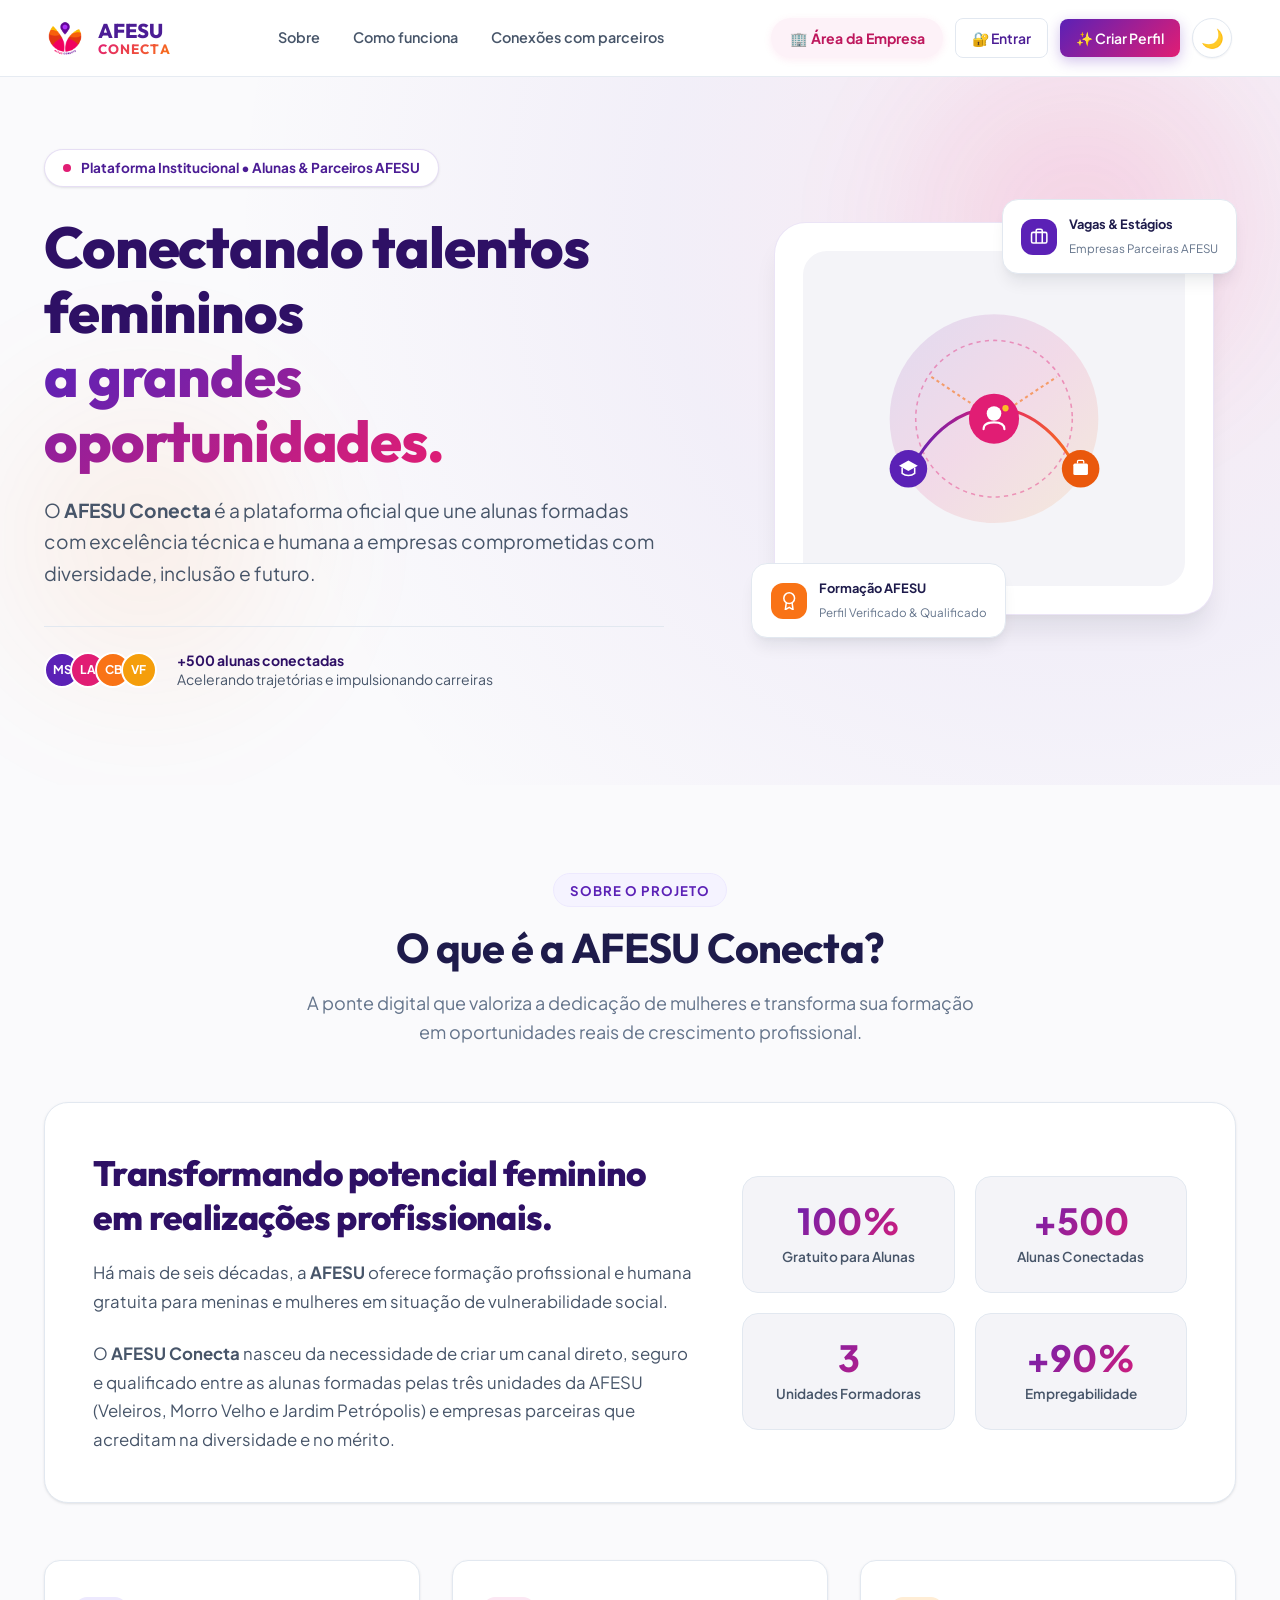
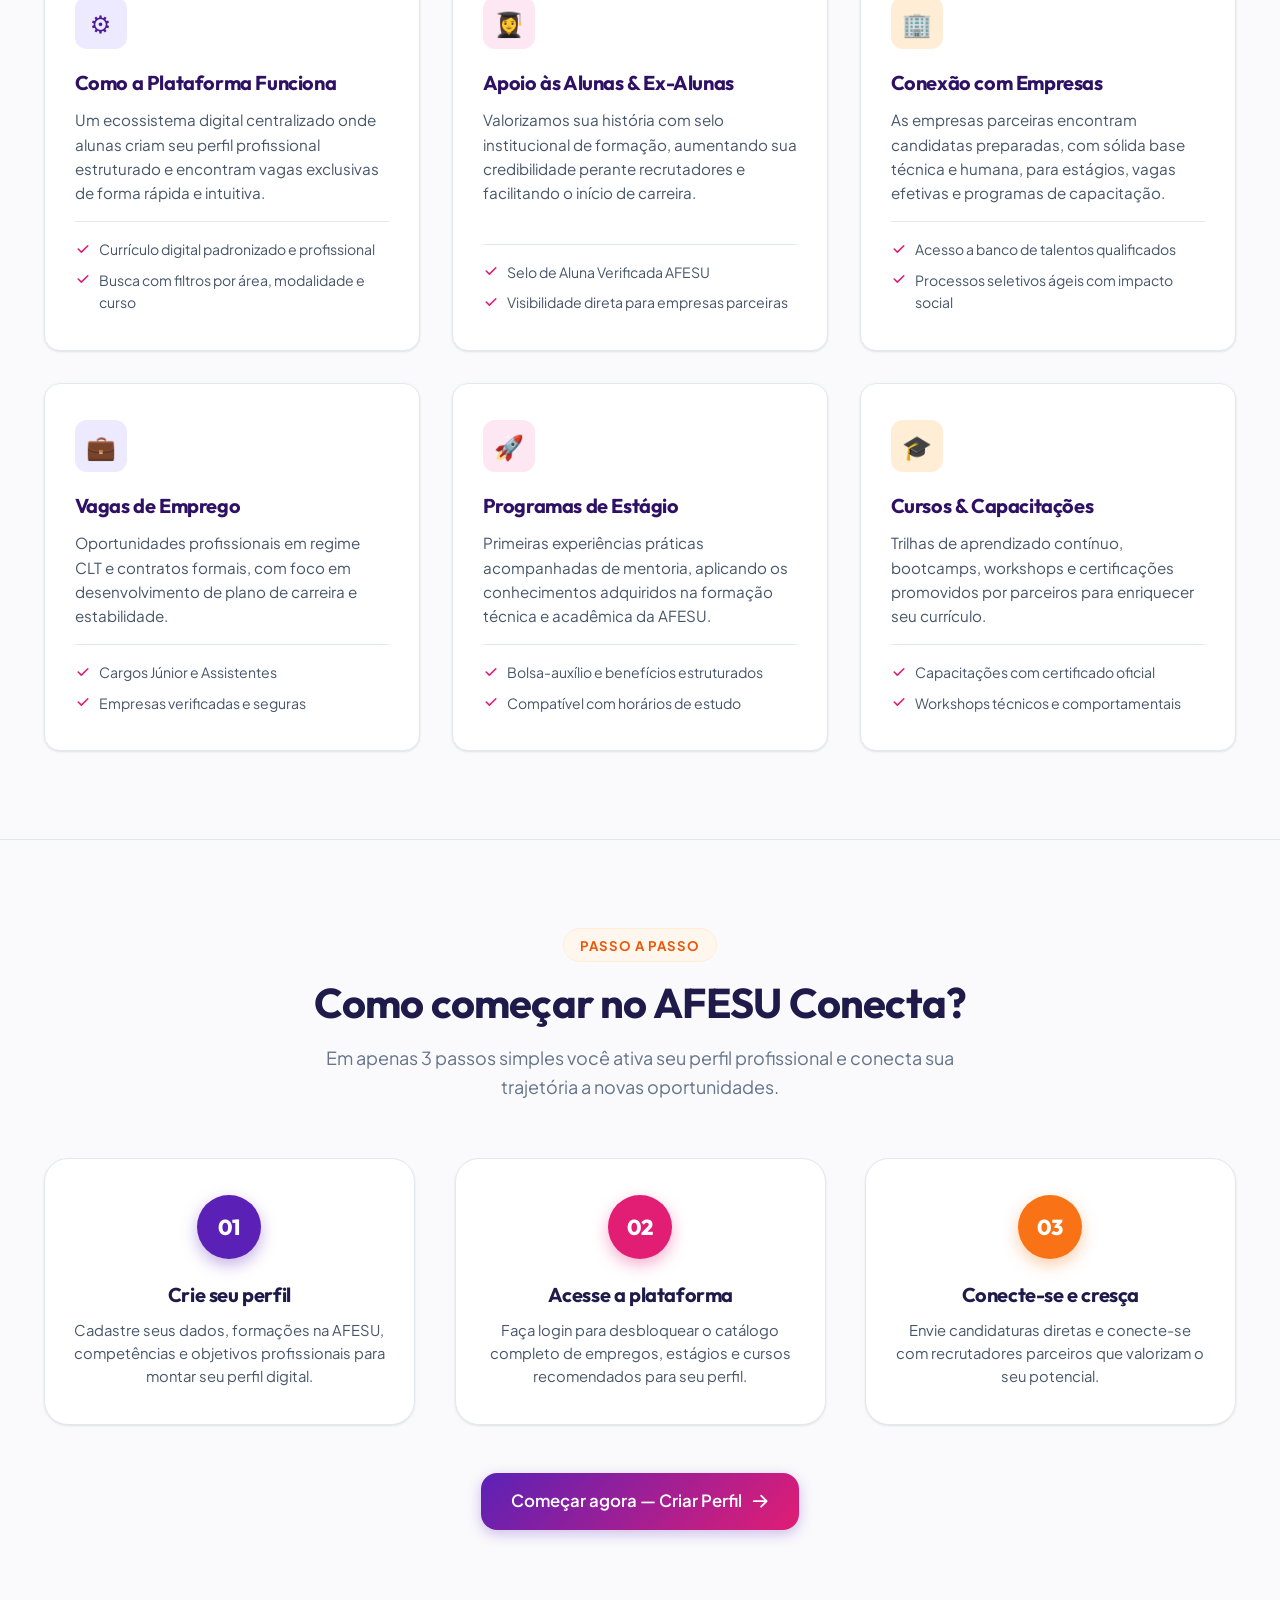
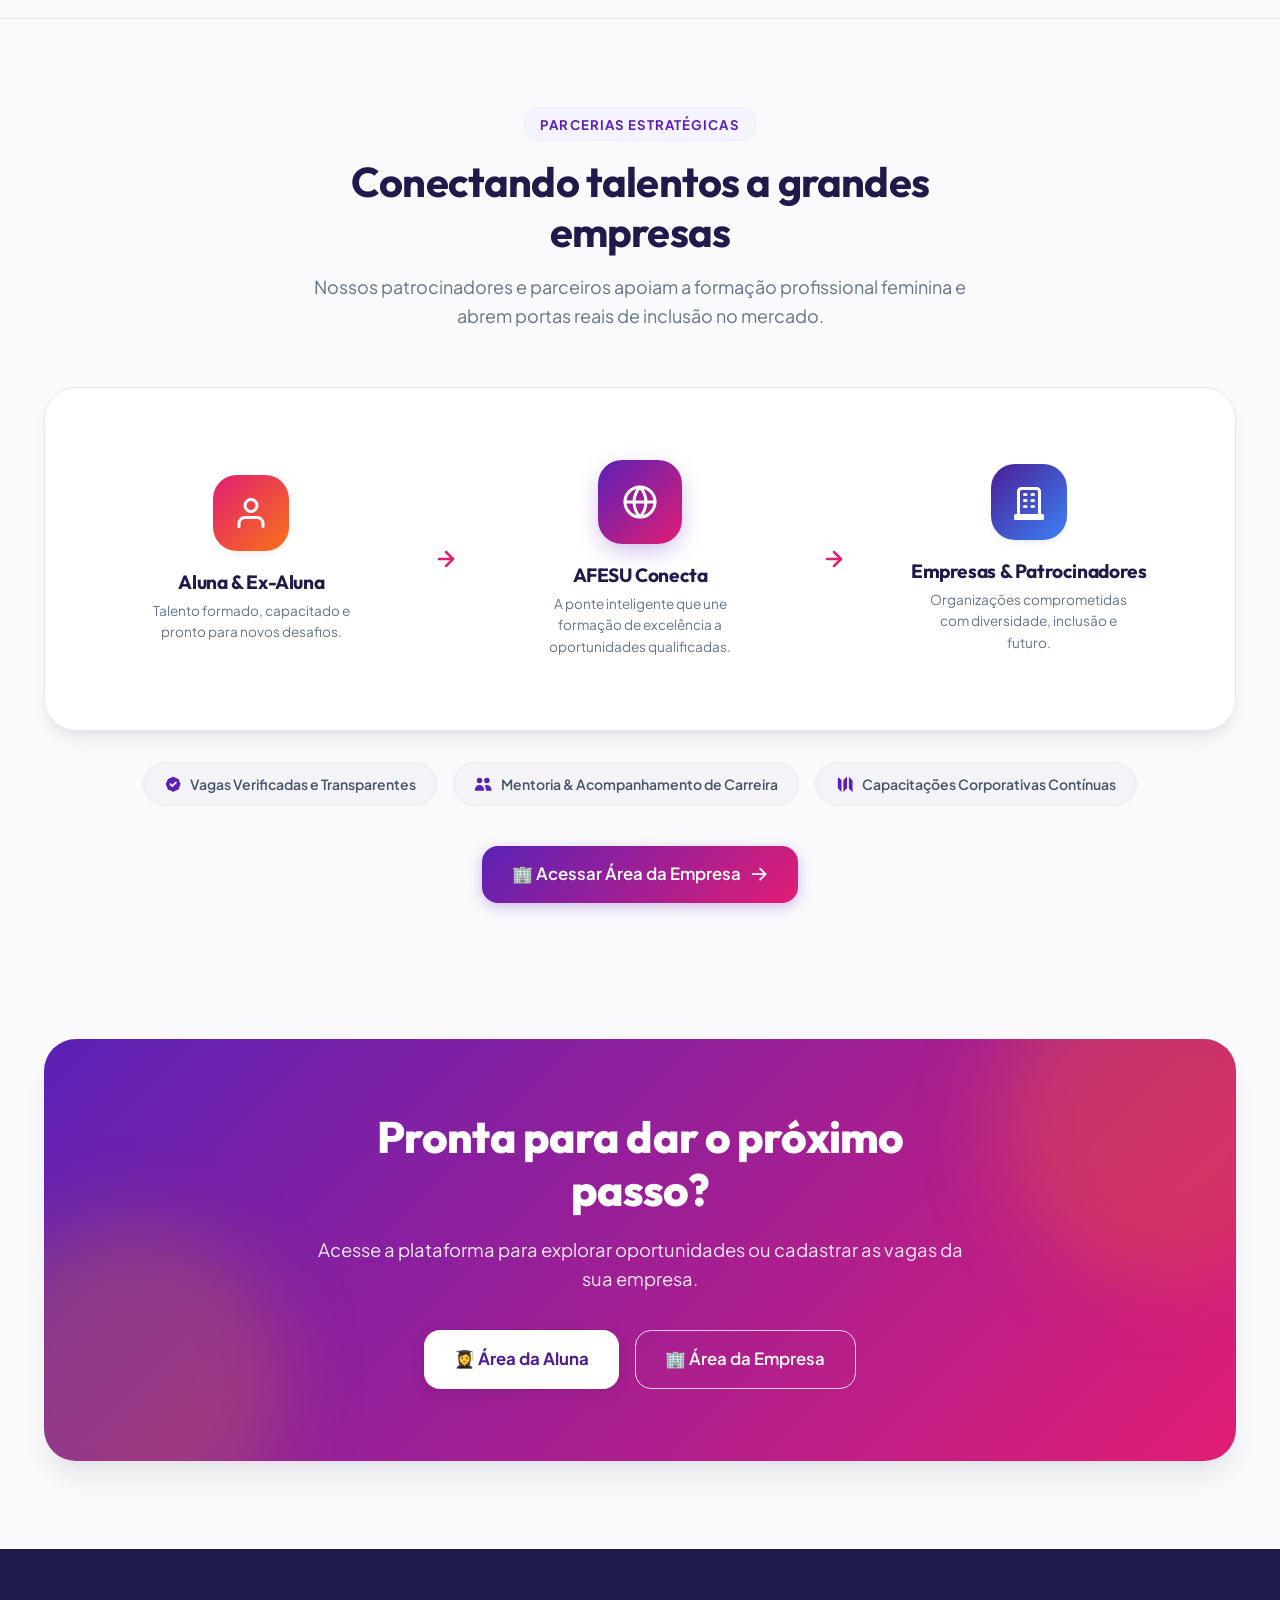
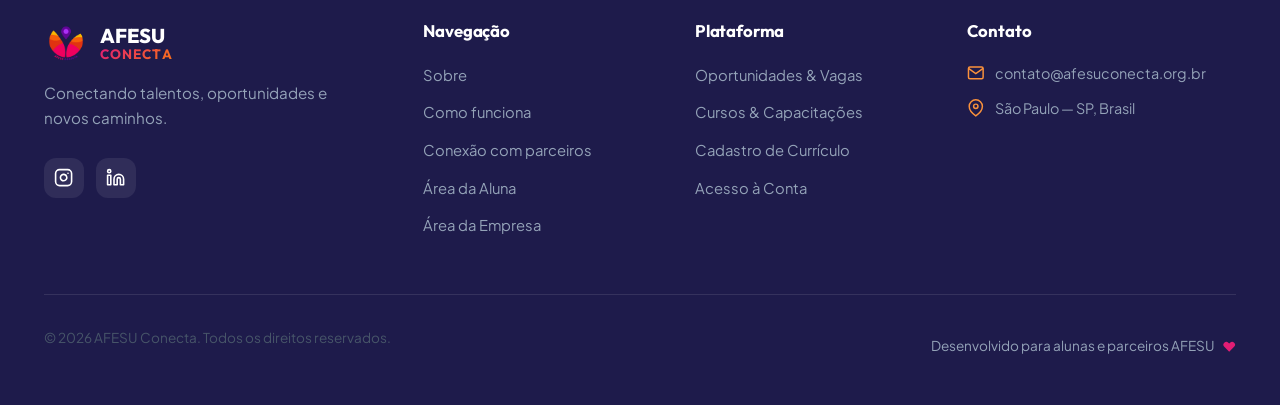
==== index.html @ 13573eb4 "Isola area da aluna e do patrocinador e renomeia dashboard para geral" ====
<!DOCTYPE html>
<html lang="pt-BR">
<head>
  <meta charset="UTF-8">
  <meta name="viewport" content="width=device-width, initial-scale=1.0">
  <title>AFESU Conecta — Oportunidades de Emprego, Estágios e Cursos</title>
  <meta name="description" content="Plataforma exclusiva para alunas e ex-alunas da AFESU. Conecte seus talentos a oportunidades de emprego, estágios e cursos oferecidos por empresas parceiras.">

  <!-- Fontes do Google: Plus Jakarta Sans & Outfit -->
  <link rel="preconnect" href="https://fonts.googleapis.com">
  <link rel="preconnect" href="https://fonts.gstatic.com" crossorigin>
  <link href="https://fonts.googleapis.com/css2?family=Outfit:wght@500;600;700;800&family=Plus+Jakarta+Sans:wght@400;500;600;700&display=swap" rel="stylesheet">

  <!-- Estilos CSS Modulares -->
  <link rel="stylesheet" href="css/variables.css?v=10">
  <link rel="stylesheet" href="css/base.css?v=10">
  <link rel="stylesheet" href="css/components.css?v=10">
  <link rel="stylesheet" href="css/layout.css?v=10">
  <link rel="stylesheet" href="css/animations.css?v=10">
  <link rel="stylesheet" href="css/responsive.css?v=10">
  <script>
    (function() {
      const savedTheme = localStorage.getItem('afesu_theme') || 'light';
      document.documentElement.setAttribute('data-theme', savedTheme);
    })();
  </script>
</head>
<body>

  <!-- ========================================================================
       1. HEADER / NAVBAR SUPERIOR
       ======================================================================== -->
  <header class="site-header" id="siteHeader">
    <div class="container header-container">
      
      <!-- Logotipo Oficial AFESU CONECTA -->
      <a href="index.html" class="brand-logo" aria-label="AFESU Conecta — Início">
        <img src="assets/images/logo.png" alt="AFESU Conecta Logo" style="width: 42px; height: 42px; object-fit: contain;">
        <div class="brand-logo-text">
          <span class="brand-name">AFESU</span>
          <span class="brand-tagline">CONECTA</span>
        </div>
      </a>

      <!-- Menu de Navegação Principal -->
      <nav class="nav-menu" id="navMenu" aria-label="Navegação Principal">
        <a href="#sobre" class="nav-link">Sobre</a>
        <a href="#como-funciona" class="nav-link">Como funciona</a>
        <a href="#parceiros" class="nav-link">Conexões com parceiros</a>

        <!-- Ações no Drawer Mobile -->
        <div class="mobile-menu-actions">
          <a href="#sobre" class="nav-link">ℹ️ Sobre</a>
          <a href="#como-funciona" class="nav-link">⚙️ Como funciona</a>
          <a href="#parceiros" class="nav-link">🤝 Conexões com parceiros</a>
          <a href="patrocinador.html" class="nav-portal-empresa" style="width: 100%; justify-content: center;">🏢 Área da Empresa</a>
          <a href="login.html" class="btn btn-outline btn-sm" style="width: 100%; justify-content: center;">🔐 Entrar</a>
          <a href="criar-perfil.html" class="btn btn-primary btn-sm" style="width: 100%; justify-content: center;">✨ Criar Perfil</a>
        </div>
      </nav>

      <!-- Botões de Ação do Header (Acessos Principais com Destaque Visual) -->
      <div class="header-actions">
        <a href="patrocinador.html" class="nav-portal-empresa nav-desktop-btn" id="btnHeaderSponsor">
          🏢 Área da Empresa
        </a>
        <a href="login.html" class="btn btn-outline btn-sm nav-desktop-btn" id="btnHeaderLogin">
          🔐 Entrar
        </a>
        <a href="criar-perfil.html" class="btn btn-primary btn-sm nav-desktop-btn" id="btnHeaderSignup">
          ✨ Criar Perfil
        </a>

        <!-- Botão Toggle de Modo Escuro -->
        <button type="button" class="btn-theme-toggle" id="btnThemeToggle" aria-label="Alternar modo escuro" title="Alternar tema claro/escuro">
          <span class="theme-icon-sun">☀️</span>
          <span class="theme-icon-moon">🌙</span>
        </button>

        <!-- Botão Hamburger Mobile -->
        <button class="menu-toggle" id="menuToggle" aria-label="Abrir menu de navegação" aria-expanded="false">
          <span></span>
          <span></span>
          <span></span>
        </button>
      </div>

    </div>
  </header>

  <main>
    <!-- ========================================================================
         2. HERO / PRIMEIRA SEÇÃO (APRESENTAÇÃO DO PROJETO)
         ======================================================================== -->
    <section class="hero-section" id="inicio">
      <div class="hero-ambient-shape-1"></div>
      <div class="hero-ambient-shape-2"></div>

      <div class="container hero-grid">
        
        <!-- Texto & Chamadas -->
        <div class="hero-content reveal">
          <div class="hero-badge-pill">
            <span class="hero-badge-dot"></span>
            <span class="hero-badge-text">Plataforma Institucional • Alunas & Parceiros AFESU</span>
          </div>

          <h1 class="hero-title">
            Conectando talentos femininos <br>
            <span class="text-gradient">a grandes oportunidades.</span>
          </h1>

          <p class="hero-subtitle">
            O <strong>AFESU Conecta</strong> é a plataforma oficial que une alunas formadas com excelência técnica e humana a empresas comprometidas com diversidade, inclusão e futuro.
          </p>

          <!-- Prova Social Integrada -->
          <div class="hero-proof">
            <div class="hero-avatars-stack">
              <div class="avatar-mini bg-purple">MS</div>
              <div class="avatar-mini bg-pink">LA</div>
              <div class="avatar-mini bg-orange">CB</div>
              <div class="avatar-mini bg-yellow">VF</div>
            </div>
            <div class="hero-proof-text">
              <strong>+500 alunas conectadas</strong>
              <span>Acelerando trajetórias e impulsionando carreiras</span>
            </div>
          </div>
        </div>

        <!-- Composição Visual Hero (Ilustração & Cards Flutuantes) -->
        <div class="hero-visual-wrapper reveal reveal-delay-1">
          <div class="hero-visual-card">
            
            <!-- Card Flutuante 1: Oportunidade em Destaque -->
            <div class="hero-floating-card floating-card-1">
              <div class="floating-icon-mini purple">
                <svg viewBox="0 0 24 24" fill="none" stroke="currentColor" stroke-width="2">
                  <rect x="2" y="7" width="20" height="14" rx="2" ry="2"></rect>
                  <path d="M16 21V5a2 2 0 0 0-2-2h-4a2 2 0 0 0-2 2v16"></path>
                </svg>
              </div>
              <div class="floating-text-group">
                <span class="floating-text-title">Vagas & Estágios</span>
                <span class="floating-text-sub">Empresas Parceiras AFESU</span>
              </div>
            </div>

            <!-- Ilustração Gráfica Central de Conexão -->
            <div class="hero-illustration-box">
              <svg viewBox="0 0 320 260" fill="none" xmlns="http://www.w3.org/2000/svg" class="animate-soft-pulse">
                <circle cx="160" cy="130" r="100" fill="url(#heroCircleGrad)" fill-opacity="0.12" />
                <circle cx="160" cy="130" r="75" stroke="#E11D74" stroke-width="1.5" stroke-dasharray="4 4" stroke-opacity="0.4" />

                <path d="M80 180 C 120 100, 200 100, 240 180" stroke="url(#heroPathGrad)" stroke-width="3" stroke-linecap="round" />
                <path d="M100 90 L 160 130 L 220 90" stroke="#F97316" stroke-width="2" stroke-dasharray="3 3" stroke-opacity="0.6" />

                <!-- Nó 1: Formação -->
                <g transform="translate(60, 160)">
                  <circle cx="18" cy="18" r="18" fill="#5B21B6" />
                  <path d="M18 10L9 15L18 20L27 15L18 10Z" fill="white" />
                  <path d="M12 16.7V22.5C12 22.5 14.5 24.5 18 24.5C21.5 24.5 24 22.5 24 22.5V16.7" stroke="white" stroke-width="1.5" />
                </g>

                <!-- Nó 2: Aluna / Carreira -->
                <g transform="translate(138, 108)">
                  <circle cx="22" cy="22" r="24" fill="url(#heroCenterGrad)" />
                  <circle cx="22" cy="17" r="7" fill="white" />
                  <path d="M12 32C12 26.5 16.5 25.5 22 25.5C27.5 25.5 32 26.5 32 32" stroke="white" stroke-width="2" stroke-linecap="round" />
                  <circle cx="33" cy="12" r="3" fill="#FBBF24" />
                </g>

                <!-- Nó 3: Empresas Parceiras -->
                <g transform="translate(225, 160)">
                  <circle cx="18" cy="18" r="18" fill="#EA580C" />
                  <rect x="11" y="13" width="14" height="11" rx="1.5" fill="white" />
                  <path d="M15 13V11C15 10.4 15.4 10 16 10H20C20.6 10 21 10.4 21 11V13" stroke="white" stroke-width="1.2" />
                </g>

                <defs>
                  <linearGradient id="heroCircleGrad" x1="60" y1="30" x2="260" y2="230" gradientUnits="userSpaceOnUse">
                    <stop stop-color="#5B21B6" />
                    <stop offset="0.5" stop-color="#E11D74" />
                    <stop offset="1" stop-color="#F59E0B" />
                  </linearGradient>
                  <linearGradient id="heroPathGrad" x1="80" y1="140" x2="240" y2="140" gradientUnits="userSpaceOnUse">
                    <stop stop-color="#5B21B6" />
                    <stop offset="0.5" stop-color="#E11D74" />
                    <stop offset="1" stop-color="#F97316" />
                  </linearGradient>
                  <linearGradient id="heroCenterGrad" x1="138" y1="108" x2="182" y2="152" gradientUnits="userSpaceOnUse">
                    <stop stop-color="#E11D74" />
                    <stop offset="1" stop-color="#F97316" />
                  </linearGradient>
                </defs>
              </svg>
            </div>

            <!-- Card Flutuante 2: Certificação AFESU -->
            <div class="hero-floating-card floating-card-2">
              <div class="floating-icon-mini orange">
                <svg viewBox="0 0 24 24" fill="none" stroke="currentColor" stroke-width="2">
                  <circle cx="12" cy="8" r="7"></circle>
                  <polyline points="8.21 13.89 7 23 12 20 17 23 15.79 13.88"></polyline>
                </svg>
              </div>
              <div class="floating-text-group">
                <span class="floating-text-title">Formação AFESU</span>
                <span class="floating-text-sub">Perfil Verificado & Qualificado</span>
              </div>
            </div>

          </div>
        </div>

      </div>
    </section>

    <!-- ========================================================================
         3. SEÇÃO “SOBRE” (PROPÓSITO, ORIGEM & ESTRUTURA DA PLATAFORMA)
         ======================================================================== -->
    <section class="section section-about-topics" id="sobre">
      <div class="container">
        
        <div class="section-header reveal">
          <span class="section-tag purple">Sobre o Projeto</span>
          <h2 class="section-title">O que é a AFESU Conecta?</h2>
          <p class="section-description">
            A ponte digital que valoriza a dedicação de mulheres e transforma sua formação em oportunidades reais de crescimento profissional.
          </p>
        </div>

        <!-- Box de Propósito e Estatísticas -->
        <div class="about-intro-box reveal">
          <div class="about-intro-grid">
            <div class="about-intro-content">
              <h3 class="about-highlight-title">Transformando potencial feminino em realizações profissionais.</h3>
              <p class="about-highlight-text">
                Há mais de seis décadas, a <strong>AFESU</strong> oferece formação profissional e humana gratuita para meninas e mulheres em situação de vulnerabilidade social. 
              </p>
              <p class="about-highlight-text">
                O <strong>AFESU Conecta</strong> nasceu da necessidade de criar um canal direto, seguro e qualificado entre as alunas formadas pelas três unidades da AFESU (Veleiros, Morro Velho e Jardim Petrópolis) e empresas parceiras que acreditam na diversidade e no mérito.
              </p>
            </div>

            <div class="about-stats-grid">
              <div class="about-stat-card">
                <div class="about-stat-number">100%</div>
                <div class="about-stat-label">Gratuito para Alunas</div>
              </div>
              <div class="about-stat-card">
                <div class="about-stat-number">+500</div>
                <div class="about-stat-label">Alunas Conectadas</div>
              </div>
              <div class="about-stat-card">
                <div class="about-stat-number">3</div>
                <div class="about-stat-label">Unidades Formadoras</div>
              </div>
              <div class="about-stat-card">
                <div class="about-stat-number">+90%</div>
                <div class="about-stat-label">Empregabilidade</div>
              </div>
            </div>
          </div>
        </div>

        <div class="about-topics-grid">
          
          <!-- Card 1: Como Funciona a Plataforma -->
          <div class="about-topic-card reveal reveal-delay-1">
            <div class="about-topic-icon purple">⚙️</div>
            <h3>Como a Plataforma Funciona</h3>
            <p>
              Um ecossistema digital centralizado onde alunas criam seu perfil profissional estruturado e encontram vagas exclusivas de forma rápida e intuitiva.
            </p>
            <ul class="about-topic-list">
              <li>
                <svg viewBox="0 0 20 20" fill="currentColor"><path fill-rule="evenodd" d="M16.707 5.293a1 1 0 010 1.414l-8 8a1 1 0 01-1.414 0l-4-4a1 1 0 011.414-1.414L8 12.586l7.293-7.293a1 1 0 011.414 0z" clip-rule="evenodd" /></svg>
                <span>Currículo digital padronizado e profissional</span>
              </li>
              <li>
                <svg viewBox="0 0 20 20" fill="currentColor"><path fill-rule="evenodd" d="M16.707 5.293a1 1 0 010 1.414l-8 8a1 1 0 01-1.414 0l-4-4a1 1 0 011.414-1.414L8 12.586l7.293-7.293a1 1 0 011.414 0z" clip-rule="evenodd" /></svg>
                <span>Busca com filtros por área, modalidade e curso</span>
              </li>
            </ul>
          </div>

          <!-- Card 2: Como Ajuda as Alunas & Ex-Alunas -->
          <div class="about-topic-card reveal reveal-delay-2">
            <div class="about-topic-icon pink">👩‍🎓</div>
            <h3>Apoio às Alunas & Ex-Alunas</h3>
            <p>
              Valorizamos sua história com selo institucional de formação, aumentando sua credibilidade perante recrutadores e facilitando o início de carreira.
            </p>
            <ul class="about-topic-list">
              <li>
                <svg viewBox="0 0 20 20" fill="currentColor"><path fill-rule="evenodd" d="M16.707 5.293a1 1 0 010 1.414l-8 8a1 1 0 01-1.414 0l-4-4a1 1 0 011.414-1.414L8 12.586l7.293-7.293a1 1 0 011.414 0z" clip-rule="evenodd" /></svg>
                <span>Selo de Aluna Verificada AFESU</span>
              </li>
              <li>
                <svg viewBox="0 0 20 20" fill="currentColor"><path fill-rule="evenodd" d="M16.707 5.293a1 1 0 010 1.414l-8 8a1 1 0 01-1.414 0l-4-4a1 1 0 011.414-1.414L8 12.586l7.293-7.293a1 1 0 011.414 0z" clip-rule="evenodd" /></svg>
                <span>Visibilidade direta para empresas parceiras</span>
              </li>
            </ul>
          </div>

          <!-- Card 3: Conexão com Empresas & Patrocinadores -->
          <div class="about-topic-card reveal reveal-delay-3">
            <div class="about-topic-icon orange">🏢</div>
            <h3>Conexão com Empresas</h3>
            <p>
              As empresas parceiras encontram candidatas preparadas, com sólida base técnica e humana, para estágios, vagas efetivas e programas de capacitação.
            </p>
            <ul class="about-topic-list">
              <li>
                <svg viewBox="0 0 20 20" fill="currentColor"><path fill-rule="evenodd" d="M16.707 5.293a1 1 0 010 1.414l-8 8a1 1 0 01-1.414 0l-4-4a1 1 0 011.414-1.414L8 12.586l7.293-7.293a1 1 0 011.414 0z" clip-rule="evenodd" /></svg>
                <span>Acesso a banco de talentos qualificados</span>
              </li>
              <li>
                <svg viewBox="0 0 20 20" fill="currentColor"><path fill-rule="evenodd" d="M16.707 5.293a1 1 0 010 1.414l-8 8a1 1 0 01-1.414 0l-4-4a1 1 0 011.414-1.414L8 12.586l7.293-7.293a1 1 0 011.414 0z" clip-rule="evenodd" /></svg>
                <span>Processos seletivos ágeis com impacto social</span>
              </li>
            </ul>
          </div>

          <!-- Card 4: Como Funcionam as Vagas de Emprego -->
          <div class="about-topic-card reveal reveal-delay-1">
            <div class="about-topic-icon purple">💼</div>
            <h3>Vagas de Emprego</h3>
            <p>
              Oportunidades profissionais em regime CLT e contratos formais, com foco em desenvolvimento de plano de carreira e estabilidade.
            </p>
            <ul class="about-topic-list">
              <li>
                <svg viewBox="0 0 20 20" fill="currentColor"><path fill-rule="evenodd" d="M16.707 5.293a1 1 0 010 1.414l-8 8a1 1 0 01-1.414 0l-4-4a1 1 0 011.414-1.414L8 12.586l7.293-7.293a1 1 0 011.414 0z" clip-rule="evenodd" /></svg>
                <span>Cargos Júnior e Assistentes</span>
              </li>
              <li>
                <svg viewBox="0 0 20 20" fill="currentColor"><path fill-rule="evenodd" d="M16.707 5.293a1 1 0 010 1.414l-8 8a1 1 0 01-1.414 0l-4-4a1 1 0 011.414-1.414L8 12.586l7.293-7.293a1 1 0 011.414 0z" clip-rule="evenodd" /></svg>
                <span>Empresas verificadas e seguras</span>
              </li>
            </ul>
          </div>

          <!-- Card 5: Como Funcionam os Estágios -->
          <div class="about-topic-card reveal reveal-delay-2">
            <div class="about-topic-icon pink">🚀</div>
            <h3>Programas de Estágio</h3>
            <p>
              Primeiras experiências práticas acompanhadas de mentoria, aplicando os conhecimentos adquiridos na formação técnica e acadêmica da AFESU.
            </p>
            <ul class="about-topic-list">
              <li>
                <svg viewBox="0 0 20 20" fill="currentColor"><path fill-rule="evenodd" d="M16.707 5.293a1 1 0 010 1.414l-8 8a1 1 0 01-1.414 0l-4-4a1 1 0 011.414-1.414L8 12.586l7.293-7.293a1 1 0 011.414 0z" clip-rule="evenodd" /></svg>
                <span>Bolsa-auxílio e benefícios estruturados</span>
              </li>
              <li>
                <svg viewBox="0 0 20 20" fill="currentColor"><path fill-rule="evenodd" d="M16.707 5.293a1 1 0 010 1.414l-8 8a1 1 0 01-1.414 0l-4-4a1 1 0 011.414-1.414L8 12.586l7.293-7.293a1 1 0 011.414 0z" clip-rule="evenodd" /></svg>
                <span>Compatível com horários de estudo</span>
              </li>
            </ul>
          </div>

          <!-- Card 6: Cursos & Capacitações Corporativas -->
          <div class="about-topic-card reveal reveal-delay-3">
            <div class="about-topic-icon orange">🎓</div>
            <h3>Cursos & Capacitações</h3>
            <p>
              Trilhas de aprendizado contínuo, bootcamps, workshops e certificações promovidos por parceiros para enriquecer seu currículo.
            </p>
            <ul class="about-topic-list">
              <li>
                <svg viewBox="0 0 20 20" fill="currentColor"><path fill-rule="evenodd" d="M16.707 5.293a1 1 0 010 1.414l-8 8a1 1 0 01-1.414 0l-4-4a1 1 0 011.414-1.414L8 12.586l7.293-7.293a1 1 0 011.414 0z" clip-rule="evenodd" /></svg>
                <span>Capacitações com certificado oficial</span>
              </li>
              <li>
                <svg viewBox="0 0 20 20" fill="currentColor"><path fill-rule="evenodd" d="M16.707 5.293a1 1 0 010 1.414l-8 8a1 1 0 01-1.414 0l-4-4a1 1 0 011.414-1.414L8 12.586l7.293-7.293a1 1 0 011.414 0z" clip-rule="evenodd" /></svg>
                <span>Workshops técnicos e comportamentais</span>
              </li>
            </ul>
          </div>

        </div>

      </div>
    </section>

    <!-- ========================================================================
         5. SEÇÃO “COMO FUNCIONA” (PASSO A PASSO PRÁTICO)
         ======================================================================== -->
    <section class="section section-how-it-works" id="como-funciona">
      <div class="container">
        
        <div class="section-header reveal">
          <span class="section-tag orange">Passo a Passo</span>
          <h2 class="section-title">Como começar no AFESU Conecta?</h2>
          <p class="section-description">
            Em apenas 3 passos simples você ativa seu perfil profissional e conecta sua trajetória a novas oportunidades.
          </p>
        </div>

        <div class="steps-wrapper">
          <div class="steps-connector"></div>

          <!-- ETAPA 01 -->
          <div class="step-card step-1 reveal reveal-delay-1">
            <div class="step-number-badge">01</div>
            <h3>Crie seu perfil</h3>
            <p>Cadastre seus dados, formações na AFESU, competências e objetivos profissionais para montar seu perfil digital.</p>
          </div>

          <!-- ETAPA 02 -->
          <div class="step-card step-2 reveal reveal-delay-2">
            <div class="step-number-badge">02</div>
            <h3>Acesse a plataforma</h3>
            <p>Faça login para desbloquear o catálogo completo de empregos, estágios e cursos recomendados para seu perfil.</p>
          </div>

          <!-- ETAPA 03 -->
          <div class="step-card step-3 reveal reveal-delay-3">
            <div class="step-number-badge">03</div>
            <h3>Conecte-se e cresça</h3>
            <p>Envie candidaturas diretas e conecte-se com recrutadores parceiros que valorizam o seu potencial.</p>
          </div>
        </div>

        <div style="text-align: center; margin-top: 3rem;" class="reveal">
          <a href="criar-perfil.html" class="btn btn-primary btn-lg">
            <span>Começar agora — Criar Perfil</span>
            <svg viewBox="0 0 20 20" fill="currentColor">
              <path fill-rule="evenodd" d="M10.293 3.293a1 1 0 011.414 0l6 6a1 1 0 010 1.414l-6 6a1 1 0 01-1.414-1.414L14.586 11H3a1 1 0 110-2h11.586l-4.293-4.293a1 1 0 010-1.414z" clip-rule="evenodd" />
            </svg>
          </a>
        </div>

      </div>
    </section>

    <!-- ========================================================================
         6. SEÇÃO DE CONEXÃO COM EMPRESAS & PARCEIROS
         ======================================================================== -->
    <section class="section section-companies" id="parceiros">
      <div class="container">
        
        <div class="section-header reveal">
          <span class="section-tag purple">Parcerias Estratégicas</span>
          <h2 class="section-title">Conectando talentos a grandes empresas</h2>
          <p class="section-description">
            Nossos patrocinadores e parceiros apoiam a formação profissional feminina e abrem portas reais de inclusão no mercado.
          </p>
        </div>

        <!-- Composição Visual ALUNA -> AFESU CONECTA -> EMPRESA -->
        <div class="connection-diagram reveal">
          
          <!-- Nó 1: ALUNA -->
          <div class="conn-node">
            <div class="conn-icon-box student">
              <svg viewBox="0 0 24 24" fill="none" stroke="currentColor" stroke-width="2" stroke-linecap="round" stroke-linejoin="round">
                <path d="M20 21v-2a4 4 0 0 0-4-4H8a4 4 0 0 0-4 4v2"></path>
                <circle cx="12" cy="7" r="4"></circle>
              </svg>
            </div>
            <h4>Aluna & Ex-Aluna</h4>
            <p>Talento formado, capacitado e pronto para novos desafios.</p>
          </div>

          <!-- Seta 1 -->
          <div class="conn-arrow">
            <svg viewBox="0 0 24 24" fill="none" stroke="currentColor" stroke-width="2.5" stroke-linecap="round" stroke-linejoin="round">
              <line x1="5" y1="12" x2="19" y2="12"></line>
              <polyline points="12 5 19 12 12 19"></polyline>
            </svg>
          </div>

          <!-- Nó 2: AFESU CONECTA (Ponte Central) -->
          <div class="conn-node">
            <div class="conn-icon-box afesu">
              <svg viewBox="0 0 24 24" fill="none" stroke="currentColor" stroke-width="2" stroke-linecap="round" stroke-linejoin="round">
                <circle cx="12" cy="12" r="10"></circle>
                <line x1="2" y1="12" x2="22" y2="12"></line>
                <path d="M12 2a15.3 15.3 0 0 1 4 10 15.3 15.3 0 0 1-4 10 15.3 15.3 0 0 1-4-10 15.3 15.3 0 0 1 4-10z"></path>
              </svg>
            </div>
            <h4>AFESU Conecta</h4>
            <p>A ponte inteligente que une formação de excelência a oportunidades qualificadas.</p>
          </div>

          <!-- Seta 2 -->
          <div class="conn-arrow">
            <svg viewBox="0 0 24 24" fill="none" stroke="currentColor" stroke-width="2.5" stroke-linecap="round" stroke-linejoin="round">
              <line x1="5" y1="12" x2="19" y2="12"></line>
              <polyline points="12 5 19 12 12 19"></polyline>
            </svg>
          </div>

          <!-- Nó 3: EMPRESA PARCEIRA -->
          <div class="conn-node">
            <div class="conn-icon-box company">
              <svg viewBox="0 0 24 24" fill="none" stroke="currentColor" stroke-width="2" stroke-linecap="round" stroke-linejoin="round">
                <rect x="3" y="21" width="18" height="2"></rect>
                <path d="M5 21V5a2 2 0 0 1 2-2h10a2 2 0 0 1 2 2v16"></path>
                <path d="M9 7h1"></path>
                <path d="M9 11h1"></path>
                <path d="M9 15h1"></path>
                <path d="M14 7h1"></path>
                <path d="M14 11h1"></path>
                <path d="M14 15h1"></path>
              </svg>
            </div>
            <h4>Empresas & Patrocinadores</h4>
            <p>Organizações comprometidas com diversidade, inclusão e futuro.</p>
          </div>

        </div>

        <!-- Badges de Apoio das Parcerias -->
        <div class="partner-pills-row reveal reveal-delay-1">
          <div class="partner-pill">
            <svg viewBox="0 0 20 20" fill="currentColor">
              <path fill-rule="evenodd" d="M6.267 3.455a3.066 3.066 0 001.745-.723 3.066 3.066 0 013.976 0 3.066 3.066 0 001.745.723 3.066 3.066 0 012.812 2.812c.051.643.304 1.254.723 1.745a3.066 3.066 0 010 3.976 3.066 3.066 0 00-.723 1.745 3.066 3.066 0 01-2.812 2.812 3.066 3.066 0 00-1.745.723 3.066 3.066 0 01-3.976 0 3.066 3.066 0 00-1.745-.723 3.066 3.066 0 01-2.812-2.812 3.066 3.066 0 00-.723-1.745 3.066 3.066 0 010-3.976 3.066 3.066 0 00.723-1.745 3.066 3.066 0 012.812-2.812zm7.44 5.252a1 1 0 00-1.414-1.414L9 10.586 7.707 9.293a1 1 0 00-1.414 1.414l2 2a1 1 0 001.414 0l4-4z" clip-rule="evenodd" />
            </svg>
            <span>Vagas Verificadas e Transparentes</span>
          </div>

          <div class="partner-pill">
            <svg viewBox="0 0 20 20" fill="currentColor">
              <path d="M9 6a3 3 0 11-6 0 3 3 0 016 0zM17 6a3 3 0 11-6 0 3 3 0 016 0zM12.93 17c.046-.327.07-.66.07-1a6.97 6.97 0 00-1.5-4.33A5 5 0 0119 16v1h-6.07zM6 11a5 5 0 015 5v1H1v-1a5 5 0 015-5z" />
            </svg>
            <span>Mentoria & Acompanhamento de Carreira</span>
          </div>

          <div class="partner-pill">
            <svg viewBox="0 0 20 20" fill="currentColor">
              <path fill-rule="evenodd" d="M12 1.586l-4 4v12.828l4-4V1.586zM3.707 3.293A1 1 0 002 4v10a1 1 0 00.293.707L6 18.414V5.586L3.707 3.293zM17.707 5.586L14 1.879v12.828l3.707 3.707A1 1 0 0018 17.707V6a1 1 0 00-.293-.414z" clip-rule="evenodd" />
            </svg>
            <span>Capacitações Corporativas Contínuas</span>
          </div>
        </div>

        <!-- Acesso Direto para Empresas Parceiras -->
        <div style="text-align: center; margin-top: 2.5rem;" class="reveal reveal-delay-2">
          <a href="patrocinador.html" class="btn btn-primary btn-lg" id="btnPartnerAccessHome">
            <span>🏢 Acessar Área da Empresa</span>
            <svg viewBox="0 0 20 20" fill="currentColor"><path fill-rule="evenodd" d="M10.293 3.293a1 1 0 011.414 0l6 6a1 1 0 010 1.414l-6 6a1 1 0 01-1.414-1.414L14.586 11H3a1 1 0 110-2h11.586l-4.293-4.293a1 1 0 010-1.414z" clip-rule="evenodd" /></svg>
          </a>
        </div>

      </div>
    </section>

    <!-- ========================================================================
         7. CTA FINAL
         ======================================================================== -->
    <section class="section section-cta">
      <div class="container">
        
        <div class="cta-banner reveal">
          <div class="cta-ambient-circle-1"></div>
          <div class="cta-ambient-circle-2"></div>

          <div class="cta-content">
            <h2 class="cta-title">Pronta para dar o próximo passo?</h2>
            <p class="cta-text">
              Acesse a plataforma para explorar oportunidades ou cadastrar as vagas da sua empresa.
            </p>
            <div style="display: flex; gap: 1rem; justify-content: center; flex-wrap: wrap;">
              <a href="criar-perfil.html" class="btn btn-white btn-lg" id="btnFinalCtaSignup">
                <span>👩‍🎓 Área da Aluna</span>
              </a>
              <a href="patrocinador.html" class="btn btn-outline btn-lg" id="btnFinalCtaEmpresa" style="color: #FFFFFF; border-color: rgba(255, 255, 255, 0.8);">
                <span>🏢 Área da Empresa</span>
              </a>
            </div>
          </div>
        </div>

      </div>
    </section>
  </main>

  <!-- ========================================================================
       8. FOOTER / RODAPÉ
       ======================================================================== -->
  <footer class="site-footer">
    <div class="container">
      
      <div class="footer-top">
        
        <!-- Coluna 1: Marca & Tagline -->
        <div class="footer-brand">
          <a href="index.html" class="brand-logo" aria-label="AFESU Conecta">
            <img src="assets/images/logo.png" alt="AFESU Conecta Logo" style="width: 44px; height: 44px; object-fit: contain;">
            <div class="brand-logo-text">
              <span class="brand-name">AFESU</span>
              <span class="brand-tagline">CONECTA</span>
            </div>
          </a>

          <p class="footer-tagline">
            Conectando talentos, oportunidades e novos caminhos.
          </p>

          <!-- Redes Sociais -->
          <div class="footer-social-links">
            <a href="https://instagram.com" target="_blank" rel="noopener noreferrer" class="social-btn" aria-label="Instagram da AFESU">
              <svg viewBox="0 0 24 24" fill="none" stroke="currentColor" stroke-width="2" stroke-linecap="round" stroke-linejoin="round">
                <rect x="2" y="2" width="20" height="20" rx="5" ry="5"></rect>
                <path d="M16 11.37A4 4 0 1 1 12.63 8 4 4 0 0 1 16 11.37z"></path>
                <line x1="17.5" y1="6.5" x2="17.51" y2="6.5"></line>
              </svg>
            </a>

            <a href="https://linkedin.com" target="_blank" rel="noopener noreferrer" class="social-btn" aria-label="LinkedIn da AFESU">
              <svg viewBox="0 0 24 24" fill="none" stroke="currentColor" stroke-width="2" stroke-linecap="round" stroke-linejoin="round">
                <path d="M16 8a6 6 0 0 1 6 6v7h-4v-7a2 2 0 0 0-2-2 2 2 0 0 0-2 2v7h-4v-7a6 6 0 0 1 6-6z"></path>
                <rect x="2" y="9" width="4" height="12"></rect>
                <circle cx="4" cy="4" r="2"></circle>
              </svg>
            </a>
          </div>
        </div>

        <!-- Coluna 2: Navegação -->
        <div class="footer-links-col">
          <h4 class="footer-col-title">Navegação</h4>
          <ul class="footer-links-list">
            <li><a href="#sobre" class="footer-link">Sobre</a></li>
            <li><a href="#como-funciona" class="footer-link">Como funciona</a></li>
            <li><a href="#parceiros" class="footer-link">Conexão com parceiros</a></li>
            <li><a href="criar-perfil.html" class="footer-link">Área da Aluna</a></li>
            <li><a href="patrocinador.html" class="footer-link">Área da Empresa</a></li>
          </ul>
        </div>

        <!-- Coluna 3: Plataforma -->
        <div class="footer-links-col">
          <h4 class="footer-col-title">Plataforma</h4>
          <ul class="footer-links-list">
            <li><a href="oportunidades.html" class="footer-link">Oportunidades & Vagas</a></li>
            <li><a href="oportunidades.html?cat=CURSO" class="footer-link">Cursos & Capacitações</a></li>
            <li><a href="criar-perfil.html" class="footer-link">Cadastro de Currículo</a></li>
            <li><a href="login.html" class="footer-link">Acesso à Conta</a></li>
          </ul>
        </div>

        <!-- Coluna 4: Contato & Informações -->
        <div class="footer-links-col">
          <h4 class="footer-col-title">Contato</h4>
          <div class="footer-contact-item">
            <svg viewBox="0 0 24 24" fill="none" stroke="currentColor" stroke-width="2">
              <path d="M4 4h16c1.1 0 2 .9 2 2v12c0 1.1-.9 2-2 2H4c-1.1 0-2-.9-2-2V6c0-1.1.9-2 2-2z"></path>
              <polyline points="22,6 12,13 2,6"></polyline>
            </svg>
            <span>contato@afesuconecta.org.br</span>
          </div>
          <div class="footer-contact-item">
            <svg viewBox="0 0 24 24" fill="none" stroke="currentColor" stroke-width="2">
              <path d="M21 10c0 7-9 13-9 13s-9-6-9-13a9 9 0 0 1 18 0z"></path>
              <circle cx="12" cy="10" r="3"></circle>
            </svg>
            <span>São Paulo — SP, Brasil</span>
          </div>
        </div>

      </div>

      <!-- Rodapé Inferior -->
      <div class="footer-bottom">
        <p>© 2026 AFESU Conecta. Todos os direitos reservados.</p>
        <div class="footer-bottom-badge">
          <span>Desenvolvido para alunas e parceiros AFESU</span>
          <svg viewBox="0 0 20 20" fill="currentColor">
            <path fill-rule="evenodd" d="M3.172 5.172a4 4 0 015.656 0L10 6.343l1.172-1.171a4 4 0 115.656 5.656L10 17.657l-6.828-6.829a4 4 0 010-5.656z" clip-rule="evenodd" />
          </svg>
        </div>
      </div>

    </div>
  </footer>

  <!-- ========================================================================
       MODAL DE AUTENTICAÇÃO / CADASTRO INTERATIVO
       ======================================================================== -->
  <div class="modal-overlay" id="authModal" role="dialog" aria-modal="true" aria-labelledby="modalTitle">
    <div class="modal-container">
      
      <button class="modal-close" id="modalCloseBtn" aria-label="Fechar janela">
        ✕
      </button>

      <div class="modal-header">
        <div class="modal-badge">AFESU Conecta</div>
        <h3 class="modal-title" id="modalTitle">Crie seu perfil</h3>
        <p class="modal-subtitle" id="modalSubtitle">Dê o próximo passo rumo ao seu crescimento profissional.</p>
      </div>

      <!-- Formulário de Cadastro da Aluna -->
      <form id="authForm">
        <div class="modal-form-group">
          <label class="modal-label" for="inputName">Nome Completo</label>
          <input type="text" id="inputName" class="modal-input" placeholder="Seu nome" required>
        </div>

        <div class="modal-form-group">
          <label class="modal-label" for="inputEmail">E-mail</label>
          <input type="email" id="inputEmail" class="modal-input" placeholder="seuemail@exemplo.com" required>
        </div>

        <div class="modal-notice">
          <svg viewBox="0 0 20 20" fill="currentColor">
            <path fill-rule="evenodd" d="M18 10a8 8 0 11-16 0 8 8 0 0116 0zm-7-4a1 1 0 11-2 0 1 1 0 012 0zM9 9a1 1 0 000 2v3a1 1 0 001 1h1a1 1 0 100-2v-3a1 1 0 00-1-1H9z" clip-rule="evenodd" />
          </svg>
          <span>A estrutura de login e cadastro completo será integrada nos próximos módulos.</span>
        </div>

        <button type="submit" class="btn btn-primary btn-lg" style="width: 100%;" id="formSubmitBtn">
          Criar meu perfil
        </button>

        <div style="margin-top: 1rem; text-align: center; font-size: 0.85rem; color: var(--color-text-muted);">
          É uma empresa parceira? <a href="patrocinador.html" style="color: var(--color-purple-600); font-weight: 700; text-decoration: none;">Acessar Área do Parceiro</a>
        </div>
      </form>

    </div>
  </div>

  <!-- Scripts JavaScript -->
  <script src="js/animations.js?v=10"></script>
  <script src="js/main.js?v=10"></script>
</body>
</html>
---- css/variables.css ----
/* ==========================================================================
   AFESU CONECTA — DESIGN TOKENS & VARIÁVEIS CSS
   Cores: Roxo, Rosa, Laranja, Amarelo (Vivas, Modernas, Equilibradas)
   ========================================================================== */

:root {
  /* --- Cores Primárias e Estruturais (Roxo) --- */
  --color-purple-900: #2E1065;
  --color-purple-800: #3B0764;
  --color-purple-700: #4C1D95;
  --color-purple-600: #5B21B6;
  --color-purple-500: #6D28D9;
  --color-purple-400: #8B5CF6;
  --color-purple-100: #EDE9FE;
  --color-purple-50:  #F5F3FF;

  /* --- Cor de Destaque e Empoderamento (Rosa) --- */
  --color-pink-700: #BE185D;
  --color-pink-600: #DB2777;
  --color-pink-500: #E11D74;
  --color-pink-400: #F43F5E;
  --color-pink-100: #FCE7F3;
  --color-pink-50:  #FDF2F8;

  /* --- Cor de Ação e Energia (Laranja) --- */
  --color-orange-700: #C2410C;
  --color-orange-600: #EA580C;
  --color-orange-500: #F97316;
  --color-orange-400: #FB923C;
  --color-orange-100: #FFEDD5;
  --color-orange-50:  #FFF7ED;

  /* --- Cor de Inovação e Luz (Amarelo) --- */
  --color-yellow-600: #D97706;
  --color-yellow-500: #F59E0B;
  --color-yellow-400: #FBBF24;
  --color-yellow-300: #FCD34D;
  --color-yellow-100: #FEF3C7;
  --color-yellow-50:  #FFFBEB;

  /* --- Neutros e Fundos --- */
  --color-bg-main: #FAFAFC;
  --color-bg-card: #FFFFFF;
  --color-bg-subtle: #F4F4F8;
  --color-bg-dark: #1E1B4B;

  --color-text-primary: #1E1B4B;
  --color-text-secondary: #475569;
  --color-text-muted: #64748B;
  --color-text-light: #94A3B8;
  --color-text-white: #FFFFFF;

  --color-border-subtle: #E2E8F0;
  --color-border-focus: #7C3AED;

  /* --- Gradientes da Marca --- */
  --gradient-primary: linear-gradient(135deg, #5B21B6 0%, #E11D74 100%);
  --gradient-accent: linear-gradient(135deg, #E11D74 0%, #F97316 100%);
  --gradient-sun: linear-gradient(135deg, #F97316 0%, #F59E0B 100%);
  --gradient-full: linear-gradient(135deg, #5B21B6 0%, #E11D74 40%, #F97316 75%, #F59E0B 100%);
  --gradient-hero-bg: radial-gradient(circle at 85% 20%, rgba(225, 29, 116, 0.08) 0%, rgba(91, 33, 182, 0.05) 35%, rgba(250, 250, 252, 0) 70%);
  --gradient-card-border: linear-gradient(135deg, rgba(91, 33, 182, 0.2), rgba(225, 29, 116, 0.2));

  /* --- Tipografia --- */
  --font-family-base: 'Plus Jakarta Sans', system-ui, -apple-system, BlinkMacSystemFont, 'Segoe UI', Roboto, Oxygen, Ubuntu, Cantarell, sans-serif;
  --font-family-display: 'Outfit', 'Plus Jakarta Sans', sans-serif;

  /* --- Sombras Suaves e Modernas --- */
  --shadow-xs: 0 1px 2px 0 rgba(16, 24, 40, 0.05);
  --shadow-sm: 0 1px 3px 0 rgba(16, 24, 40, 0.08), 0 1px 2px 0 rgba(16, 24, 40, 0.04);
  --shadow-md: 0 4px 8px -2px rgba(16, 24, 40, 0.08), 0 2px 4px -2px rgba(16, 24, 40, 0.04);
  --shadow-lg: 0 12px 16px -4px rgba(16, 24, 40, 0.08), 0 4px 6px -2px rgba(16, 24, 40, 0.03);
  --shadow-xl: 0 20px 24px -4px rgba(16, 24, 40, 0.08), 0 8px 8px -4px rgba(16, 24, 40, 0.03);
  --shadow-glow-purple: 0 8px 25px -4px rgba(91, 33, 182, 0.35);
  --shadow-glow-pink: 0 8px 25px -4px rgba(225, 29, 116, 0.35);
  --shadow-glow-orange: 0 8px 25px -4px rgba(249, 115, 22, 0.35);

  /* --- Raios de Borda --- */
  --radius-xs: 6px;
  --radius-sm: 8px;
  --radius-md: 12px;
  --radius-lg: 16px;
  --radius-xl: 24px;
  --radius-2xl: 32px;
  --radius-full: 9999px;

  /* --- Transições Suaves --- */
  --transition-fast: 0.15s cubic-bezier(0.4, 0, 0.2, 1);
  --transition-normal: 0.25s cubic-bezier(0.4, 0, 0.2, 1);
  --transition-slow: 0.4s cubic-bezier(0.4, 0, 0.2, 1);
  --transition-spring: 0.5s cubic-bezier(0.34, 1.56, 0.64, 1);

  /* --- Z-index Layers --- */
  --z-base: 1;
  --z-card-float: 10;
  --z-header: 100;
  --z-drawer: 200;
  --z-modal: 500;
}

/* ==========================================================================
   TEMA ESCURO (DARK MODE ELEGANTE & PROFISSIONAL)
   ========================================================================== */
[data-theme="dark"] {
  --color-bg-main: #0C0A17;
  --color-bg-card: #161228;
  --color-bg-subtle: #1F1A38;
  --color-bg-dark: #07050E;

  --color-text-primary: #F8FAFC;
  --color-text-secondary: #CBD5E1;
  --color-text-muted: #94A3B8;
  --color-text-light: #64748B;
  --color-text-white: #FFFFFF;

  --color-border-subtle: #2D2552;
  --color-border-focus: #A78BFA;

  --color-purple-900: #EDE9FE;
  --color-purple-800: #DDD6FE;
  --color-purple-700: #C4B5FD;
  --color-purple-600: #A78BFA;
  --color-purple-500: #8B5CF6;
  --color-purple-100: #2E2554;
  --color-purple-50:  #1E1838;

  --color-pink-100: #4C1330;
  --color-pink-50:  #2D0B1C;

  --color-orange-100: #4A200B;
  --color-orange-50:  #2C1205;

  --color-yellow-100: #483307;
  --color-yellow-50:  #2A1D04;

  --gradient-hero-bg: radial-gradient(circle at 85% 20%, rgba(225, 29, 116, 0.15) 0%, rgba(91, 33, 182, 0.12) 35%, rgba(12, 10, 23, 0) 70%);

  --shadow-xs: 0 1px 2px 0 rgba(0, 0, 0, 0.5);
  --shadow-sm: 0 2px 4px 0 rgba(0, 0, 0, 0.5);
  --shadow-md: 0 6px 12px -2px rgba(0, 0, 0, 0.6);
  --shadow-lg: 0 14px 20px -4px rgba(0, 0, 0, 0.7);
  --shadow-xl: 0 22px 30px -4px rgba(0, 0, 0, 0.8);
}
---- css/base.css ----
/* ==========================================================================
   AFESU CONECTA — BASE & RESET CSS
   ========================================================================== */

*, *::before, *::after {
  box-sizing: border-box;
  margin: 0;
  padding: 0;
}

html {
  font-size: 16px;
  scroll-behavior: smooth;
  -webkit-text-size-adjust: 100%;
}

body {
  font-family: var(--font-family-base);
  font-size: 1rem;
  line-height: 1.6;
  color: var(--color-text-secondary);
  background-color: var(--color-bg-main);
  overflow-x: hidden;
  -webkit-font-smoothing: antialiased;
  -moz-osx-font-smoothing: grayscale;
}

/* --- Tipografia Global --- */
h1, h2, h3, h4, h5, h6 {
  font-family: var(--font-family-display);
  color: var(--color-text-primary);
  font-weight: 700;
  line-height: 1.2;
  letter-spacing: -0.02em;
}

h1 {
  font-size: clamp(2.25rem, 5vw, 3.5rem);
  font-weight: 800;
}

h2 {
  font-size: clamp(1.85rem, 3.5vw, 2.6rem);
}

h3 {
  font-size: clamp(1.35rem, 2.5vw, 1.75rem);
}

h4 {
  font-size: 1.2rem;
}

p {
  color: var(--color-text-secondary);
  margin-bottom: 1rem;
}

p:last-child {
  margin-bottom: 0;
}

a {
  color: inherit;
  text-decoration: none;
  transition: color var(--transition-fast);
}

img, svg {
  display: block;
  max-width: 100%;
  height: auto;
}

button, input, select, textarea {
  font-family: inherit;
  font-size: inherit;
  border: none;
  outline: none;
  background: none;
}

button {
  cursor: pointer;
}

ul, ol {
  list-style: none;
}

/* --- Container e Layout Utilitários --- */
.container {
  width: 100%;
  max-width: 1240px;
  margin-left: auto;
  margin-right: auto;
  padding-left: 1.5rem;
  padding-right: 1.5rem;
}

.section {
  padding-top: 5.5rem;
  padding-bottom: 5.5rem;
  position: relative;
}

.section-header {
  text-align: center;
  max-width: 680px;
  margin: 0 auto 3.5rem;
}

.section-tag {
  display: inline-flex;
  align-items: center;
  gap: 0.5rem;
  padding: 0.35rem 0.95rem;
  font-size: 0.825rem;
  font-weight: 700;
  text-transform: uppercase;
  letter-spacing: 0.08em;
  border-radius: var(--radius-full);
  margin-bottom: 1rem;
}

.section-tag.purple {
  background: var(--color-purple-50);
  color: var(--color-purple-600);
  border: 1px solid var(--color-purple-100);
}

.section-tag.pink {
  background: var(--color-pink-50);
  color: var(--color-pink-600);
  border: 1px solid var(--color-pink-100);
}

.section-tag.orange {
  background: var(--color-orange-50);
  color: var(--color-orange-600);
  border: 1px solid var(--color-orange-100);
}

.section-tag.yellow {
  background: var(--color-yellow-50);
  color: var(--color-yellow-600);
  border: 1px solid var(--color-yellow-100);
}

.section-title {
  margin-bottom: 1rem;
}

.section-description {
  font-size: 1.125rem;
  color: var(--color-text-muted);
  line-height: 1.6;
}

/* --- Text Highlights & Gradients --- */
.text-gradient {
  background: var(--gradient-primary);
  -webkit-background-clip: text;
  -webkit-text-fill-color: transparent;
  display: inline;
}

.text-gradient-accent {
  background: var(--gradient-accent);
  -webkit-background-clip: text;
  -webkit-text-fill-color: transparent;
  display: inline;
}

.text-gradient-sun {
  background: var(--gradient-sun);
  -webkit-background-clip: text;
  -webkit-text-fill-color: transparent;
  display: inline;
}

.highlight-purple {
  color: var(--color-purple-600);
}

.highlight-pink {
  color: var(--color-pink-500);
}

.highlight-orange {
  color: var(--color-orange-500);
}

/* --- Utilitários de Acessibilidade e Grid --- */
.sr-only {
  position: absolute;
  width: 1px;
  height: 1px;
  padding: 0;
  margin: -1px;
  overflow: hidden;
  clip: rect(0, 0, 0, 0);
  white-space: nowrap;
  border-width: 0;
}
---- css/components.css ----
/* ==========================================================================
   AFESU CONECTA — COMPONENTES UI
   ========================================================================== */

/* --- 1. Botões --- */
.btn {
  display: inline-flex;
  align-items: center;
  justify-content: center;
  gap: 0.6rem;
  font-family: var(--font-family-base);
  font-size: 0.95rem;
  font-weight: 600;
  padding: 0.75rem 1.45rem;
  border-radius: var(--radius-md);
  transition: all var(--transition-normal);
  text-decoration: none;
  cursor: pointer;
  white-space: nowrap;
  position: relative;
  overflow: hidden;
}

.btn:active {
  transform: scale(0.98);
}

.btn svg {
  width: 1.15rem;
  height: 1.15rem;
  transition: transform var(--transition-fast);
}

.btn:hover svg {
  transform: translateX(3px);
}

/* Botão Primário (Destaque Gradient Roxo-Rosa com sombra rica) */
.btn-primary {
  background: var(--gradient-primary);
  color: var(--color-text-white);
  box-shadow: 0 4px 14px rgba(91, 33, 182, 0.28);
}

.btn-primary:hover {
  background: linear-gradient(135deg, #4C1D95 0%, #DB2777 100%);
  box-shadow: 0 6px 20px rgba(91, 33, 182, 0.38);
  transform: translateY(-2px);
  color: var(--color-text-white);
}

/* Botão Laranja Energético */
.btn-orange {
  background: var(--gradient-accent);
  color: var(--color-text-white);
  box-shadow: 0 4px 14px rgba(225, 29, 116, 0.25);
}

.btn-orange:hover {
  background: linear-gradient(135deg, #DB2777 0%, #EA580C 100%);
  box-shadow: 0 6px 20px rgba(249, 115, 22, 0.35);
  transform: translateY(-2px);
  color: var(--color-text-white);
}

/* Botão Secundário / Sutil */
.btn-secondary {
  background: var(--color-purple-50);
  color: var(--color-purple-700);
  border: 1px solid var(--color-purple-100);
}

.btn-secondary:hover {
  background: var(--color-purple-100);
  color: var(--color-purple-900);
  transform: translateY(-2px);
}

/* Botão Outline */
.btn-outline {
  background: transparent;
  color: var(--color-purple-700);
  border: 1.5px solid var(--color-border-subtle);
}

.btn-outline:hover {
  border-color: var(--color-purple-600);
  background: var(--color-purple-50);
  color: var(--color-purple-700);
  transform: translateY(-2px);
}

/* Botão Branco para fundos escuros / gradientes */
.btn-white {
  background: #FFFFFF;
  color: var(--color-purple-700);
  font-weight: 700;
  box-shadow: 0 4px 15px rgba(0, 0, 0, 0.1);
}

.btn-white:hover {
  background: #F8FAFC;
  color: var(--color-pink-600);
  box-shadow: 0 6px 22px rgba(0, 0, 0, 0.15);
  transform: translateY(-2px);
}

/* Tamanhos de botão */
.btn-sm {
  padding: 0.5rem 1rem;
  font-size: 0.875rem;
  border-radius: var(--radius-sm);
}

.btn-lg {
  padding: 0.95rem 1.85rem;
  font-size: 1.05rem;
  border-radius: var(--radius-lg);
}

/* --- 2. Cards de Oportunidades (O que você encontra) --- */
.opp-grid {
  display: grid;
  grid-template-columns: repeat(3, 1fr);
  gap: 2rem;
}

.opp-card {
  background: var(--color-bg-card);
  border: 1px solid var(--color-border-subtle);
  border-radius: var(--radius-xl);
  padding: 2.25rem 2rem;
  position: relative;
  transition: all var(--transition-normal);
  display: flex;
  flex-direction: column;
  box-shadow: var(--shadow-sm);
  overflow: hidden;
}

.opp-card::before {
  content: '';
  position: absolute;
  top: 0;
  left: 0;
  right: 0;
  height: 4px;
  background: var(--color-border-subtle);
  transition: all var(--transition-normal);
}

.opp-card:hover {
  transform: translateY(-8px);
  box-shadow: var(--shadow-xl);
  border-color: rgba(91, 33, 182, 0.15);
}

/* Variação Empregos (Roxo) */
.opp-card.purple:hover::before {
  background: var(--gradient-primary);
}

.opp-card.purple:hover .opp-icon-wrapper {
  background: var(--gradient-primary);
  color: #FFFFFF;
  transform: scale(1.05) rotate(-3deg);
}

/* Variação Estágios (Rosa / Laranja) */
.opp-card.pink:hover::before {
  background: var(--gradient-accent);
}

.opp-card.pink:hover .opp-icon-wrapper {
  background: var(--gradient-accent);
  color: #FFFFFF;
  transform: scale(1.05) rotate(3deg);
}

/* Variação Cursos (Laranja / Amarelo) */
.opp-card.orange:hover::before {
  background: var(--gradient-sun);
}

.opp-card.orange:hover .opp-icon-wrapper {
  background: var(--gradient-sun);
  color: #FFFFFF;
  transform: scale(1.05) rotate(-3deg);
}

.opp-icon-wrapper {
  width: 3.75rem;
  height: 3.75rem;
  border-radius: var(--radius-lg);
  display: flex;
  align-items: center;
  justify-content: center;
  margin-bottom: 1.5rem;
  transition: all var(--transition-spring);
}

.opp-icon-wrapper.purple {
  background: var(--color-purple-50);
  color: var(--color-purple-600);
}

.opp-icon-wrapper.pink {
  background: var(--color-pink-50);
  color: var(--color-pink-500);
}

.opp-icon-wrapper.orange {
  background: var(--color-orange-50);
  color: var(--color-orange-500);
}

.opp-icon-wrapper svg {
  width: 1.85rem;
  height: 1.85rem;
}

.opp-card-badge {
  display: inline-block;
  font-size: 0.75rem;
  font-weight: 700;
  text-transform: uppercase;
  letter-spacing: 0.05em;
  padding: 0.25rem 0.65rem;
  border-radius: var(--radius-full);
  margin-bottom: 0.75rem;
  width: fit-content;
}

.opp-card-badge.purple {
  background: var(--color-purple-100);
  color: var(--color-purple-700);
}

.opp-card-badge.pink {
  background: var(--color-pink-100);
  color: var(--color-pink-700);
}

.opp-card-badge.orange {
  background: var(--color-orange-100);
  color: var(--color-orange-700);
}

.opp-card h3 {
  font-size: 1.45rem;
  margin-bottom: 0.75rem;
  color: var(--color-text-primary);
}

.opp-card p {
  color: var(--color-text-secondary);
  font-size: 0.975rem;
  line-height: 1.6;
  margin-bottom: 1.75rem;
  flex-grow: 1;
}

.opp-card-link {
  display: inline-flex;
  align-items: center;
  gap: 0.4rem;
  font-weight: 700;
  font-size: 0.925rem;
  color: var(--color-purple-600);
  transition: gap var(--transition-fast), color var(--transition-fast);
}

.opp-card-link:hover {
  gap: 0.75rem;
  color: var(--color-pink-600);
}

.opp-card-link svg {
  width: 1rem;
  height: 1rem;
}

/* --- 3. Passos "Como Funciona" --- */
.steps-wrapper {
  position: relative;
  display: grid;
  grid-template-columns: repeat(3, 1fr);
  gap: 2.5rem;
  margin-top: 2rem;
}

/* Linha conectora entre os passos */
.steps-connector {
  position: absolute;
  top: 40px;
  left: 15%;
  right: 15%;
  height: 3px;
  background: linear-gradient(90deg, 
    var(--color-purple-300) 0%, 
    var(--color-pink-400) 50%, 
    var(--color-orange-400) 100%
  );
  z-index: 1;
  border-radius: var(--radius-full);
}

.step-card {
  position: relative;
  z-index: 2;
  background: var(--color-bg-card);
  border: 1px solid var(--color-border-subtle);
  border-radius: var(--radius-xl);
  padding: 2.25rem 1.75rem;
  text-align: center;
  box-shadow: var(--shadow-sm);
  transition: all var(--transition-normal);
}

.step-card:hover {
  transform: translateY(-6px);
  box-shadow: var(--shadow-lg);
  border-color: var(--color-purple-200);
}

.step-number-badge {
  width: 4rem;
  height: 4rem;
  margin: 0 auto 1.5rem;
  border-radius: var(--radius-full);
  display: flex;
  align-items: center;
  justify-content: center;
  font-family: var(--font-family-display);
  font-size: 1.35rem;
  font-weight: 800;
  color: var(--color-text-white);
  box-shadow: var(--shadow-md);
  transition: transform var(--transition-spring);
}

.step-card:hover .step-number-badge {
  transform: scale(1.12);
}

.step-1 .step-number-badge {
  background: var(--color-purple-600);
  box-shadow: 0 6px 16px rgba(91, 33, 182, 0.35);
}

.step-2 .step-number-badge {
  background: var(--color-pink-500);
  box-shadow: 0 6px 16px rgba(225, 29, 116, 0.35);
}

.step-3 .step-number-badge {
  background: var(--color-orange-500);
  box-shadow: 0 6px 16px rgba(249, 115, 22, 0.35);
}

.step-card h3 {
  font-size: 1.25rem;
  margin-bottom: 0.75rem;
  color: var(--color-text-primary);
}

.step-card p {
  font-size: 0.925rem;
  color: var(--color-text-secondary);
  line-height: 1.55;
}

/* --- 4. Card Exemplo de Perfil Digital --- */
.profile-preview-card {
  background: #FFFFFF;
  border: 1px solid rgba(91, 33, 182, 0.12);
  border-radius: var(--radius-2xl);
  padding: 2.25rem;
  box-shadow: var(--shadow-xl);
  position: relative;
  overflow: hidden;
  max-width: 480px;
  width: 100%;
  margin: 0 auto;
}

.profile-preview-card::after {
  content: '';
  position: absolute;
  top: 0;
  left: 0;
  right: 0;
  height: 6px;
  background: var(--gradient-full);
}

.profile-header {
  display: flex;
  align-items: center;
  gap: 1.25rem;
  margin-bottom: 1.5rem;
}

.profile-avatar-wrapper {
  position: relative;
}

.profile-avatar {
  width: 4.25rem;
  height: 4.25rem;
  border-radius: var(--radius-full);
  background: var(--gradient-primary);
  display: flex;
  align-items: center;
  justify-content: center;
  color: #FFFFFF;
  font-size: 1.5rem;
  font-weight: 700;
  box-shadow: var(--shadow-md);
  border: 3px solid #FFFFFF;
}

.profile-badge-verified {
  position: absolute;
  bottom: 0;
  right: 0;
  background: var(--color-yellow-400);
  color: var(--color-purple-900);
  width: 1.35rem;
  height: 1.35rem;
  border-radius: var(--radius-full);
  display: flex;
  align-items: center;
  justify-content: center;
  border: 2px solid #FFFFFF;
  font-size: 0.7rem;
}

.profile-info h4 {
  font-size: 1.25rem;
  margin-bottom: 0.2rem;
  color: var(--color-text-primary);
}

.profile-title {
  font-size: 0.875rem;
  color: var(--color-purple-600);
  font-weight: 600;
  margin-bottom: 0.25rem;
}

.profile-unit {
  font-size: 0.8rem;
  color: var(--color-text-muted);
  display: flex;
  align-items: center;
  gap: 0.35rem;
}

.profile-unit svg {
  width: 0.85rem;
  height: 0.85rem;
}

.profile-tags-wrapper {
  margin-bottom: 1.5rem;
}

.profile-tags-title {
  font-size: 0.75rem;
  font-weight: 700;
  text-transform: uppercase;
  letter-spacing: 0.06em;
  color: var(--color-text-light);
  margin-bottom: 0.6rem;
}

.tags-list {
  display: flex;
  flex-wrap: wrap;
  gap: 0.5rem;
}

.chip {
  display: inline-flex;
  align-items: center;
  gap: 0.3rem;
  padding: 0.35rem 0.75rem;
  border-radius: var(--radius-full);
  font-size: 0.8rem;
  font-weight: 600;
}

.chip-purple {
  background: var(--color-purple-50);
  color: var(--color-purple-700);
  border: 1px solid var(--color-purple-100);
}

.chip-pink {
  background: var(--color-pink-50);
  color: var(--color-pink-700);
  border: 1px solid var(--color-pink-100);
}

.chip-orange {
  background: var(--color-orange-50);
  color: var(--color-orange-700);
  border: 1px solid var(--color-orange-100);
}

.chip-yellow {
  background: var(--color-yellow-50);
  color: var(--color-yellow-700);
  border: 1px solid var(--color-yellow-100);
}

.profile-education-card {
  background: var(--color-bg-subtle);
  border-radius: var(--radius-md);
  padding: 1rem 1.2rem;
  margin-bottom: 1.25rem;
  border-left: 3.5px solid var(--color-purple-600);
}

.profile-education-card .edu-role {
  font-size: 0.875rem;
  font-weight: 700;
  color: var(--color-text-primary);
}

.profile-education-card .edu-place {
  font-size: 0.8rem;
  color: var(--color-purple-600);
  font-weight: 600;
}

.profile-match-status {
  display: flex;
  align-items: center;
  justify-content: space-between;
  padding-top: 1rem;
  border-top: 1px dashed var(--color-border-subtle);
}

.profile-match-label {
  display: flex;
  align-items: center;
  gap: 0.45rem;
  font-size: 0.85rem;
  font-weight: 600;
  color: var(--color-text-secondary);
}

.match-dot {
  width: 8px;
  height: 8px;
  border-radius: 50%;
  background: #10B981;
  box-shadow: 0 0 0 3px rgba(16, 185, 129, 0.2);
}

.profile-match-badge {
  background: var(--color-yellow-100);
  color: var(--color-yellow-700);
  font-size: 0.75rem;
  font-weight: 700;
  padding: 0.2rem 0.6rem;
  border-radius: var(--radius-full);
}

/* --- 5. Diagrama de Conexão Empresa (ALUNA -> AFESU -> EMPRESA) --- */
.connection-diagram {
  background: var(--color-bg-card);
  border: 1px solid var(--color-border-subtle);
  border-radius: var(--radius-2xl);
  padding: 3rem 2rem;
  box-shadow: var(--shadow-lg);
  display: flex;
  align-items: center;
  justify-content: space-between;
  position: relative;
  overflow: hidden;
}

.conn-node {
  flex: 1;
  text-align: center;
  padding: 1.5rem 1rem;
  position: relative;
  z-index: 2;
  transition: transform var(--transition-normal);
}

.conn-node:hover {
  transform: translateY(-4px);
}

.conn-icon-box {
  width: 4.75rem;
  height: 4.75rem;
  border-radius: var(--radius-xl);
  margin: 0 auto 1.25rem;
  display: flex;
  align-items: center;
  justify-content: center;
  box-shadow: var(--shadow-md);
  transition: all var(--transition-spring);
}

.conn-node:hover .conn-icon-box {
  transform: scale(1.1);
}

.conn-icon-box.student {
  background: linear-gradient(135deg, #E11D74 0%, #F97316 100%);
  color: #FFFFFF;
}

.conn-icon-box.afesu {
  background: linear-gradient(135deg, #5B21B6 0%, #E11D74 100%);
  color: #FFFFFF;
  box-shadow: var(--shadow-glow-purple);
  width: 5.25rem;
  height: 5.25rem;
}

.conn-icon-box.company {
  background: linear-gradient(135deg, #4C1D95 0%, #3B82F6 100%);
  color: #FFFFFF;
}

.conn-icon-box svg {
  width: 2.25rem;
  height: 2.25rem;
}

.conn-node h4 {
  font-size: 1.2rem;
  margin-bottom: 0.35rem;
  color: var(--color-text-primary);
}

.conn-node p {
  font-size: 0.85rem;
  color: var(--color-text-muted);
  max-width: 200px;
  margin: 0 auto;
}

.conn-arrow {
  display: flex;
  flex-direction: column;
  align-items: center;
  justify-content: center;
  color: var(--color-pink-500);
  padding: 0 0.5rem;
  position: relative;
  z-index: 2;
}

.conn-arrow-line {
  width: 40px;
  height: 3px;
  background: linear-gradient(90deg, var(--color-purple-300), var(--color-pink-400));
  position: relative;
}

.conn-arrow svg {
  width: 1.5rem;
  height: 1.5rem;
  animation: pulseArrow 2s infinite ease-in-out;
}

@keyframes pulseArrow {
  0%, 100% {
    transform: translateX(0);
    opacity: 0.7;
  }
  50% {
    transform: translateX(4px);
    opacity: 1;
  }
}

/* --- 6. Modais de Ação Interativos (Entrar / Criar Perfil) --- */
.modal-overlay {
  position: fixed;
  inset: 0;
  background: rgba(30, 27, 75, 0.6);
  backdrop-filter: blur(6px);
  -webkit-backdrop-filter: blur(6px);
  z-index: var(--z-modal);
  display: flex;
  align-items: center;
  justify-content: center;
  padding: 1.5rem;
  opacity: 0;
  visibility: hidden;
  transition: all var(--transition-normal);
}

.modal-overlay.active {
  opacity: 1;
  visibility: visible;
}

.modal-container {
  background: #FFFFFF;
  border-radius: var(--radius-2xl);
  max-width: 480px;
  width: 100%;
  padding: 2.5rem;
  box-shadow: var(--shadow-xl);
  position: relative;
  transform: translateY(20px) scale(0.96);
  transition: all var(--transition-spring);
  border: 1px solid var(--color-purple-100);
}

.modal-overlay.active .modal-container {
  transform: translateY(0) scale(1);
}

.modal-close {
  position: absolute;
  top: 1.25rem;
  right: 1.25rem;
  width: 2.25rem;
  height: 2.25rem;
  border-radius: var(--radius-full);
  background: var(--color-bg-subtle);
  color: var(--color-text-secondary);
  display: flex;
  align-items: center;
  justify-content: center;
  transition: all var(--transition-fast);
  cursor: pointer;
}

.modal-close:hover {
  background: var(--color-pink-50);
  color: var(--color-pink-600);
  transform: rotate(90deg);
}

.modal-header {
  text-align: center;
  margin-bottom: 1.75rem;
}

.modal-badge {
  display: inline-flex;
  align-items: center;
  gap: 0.35rem;
  padding: 0.3rem 0.8rem;
  font-size: 0.75rem;
  font-weight: 700;
  border-radius: var(--radius-full);
  background: var(--color-purple-50);
  color: var(--color-purple-700);
  margin-bottom: 0.75rem;
}

.modal-title {
  font-size: 1.6rem;
  margin-bottom: 0.5rem;
}

.modal-subtitle {
  font-size: 0.925rem;
  color: var(--color-text-muted);
}

.modal-tabs {
  display: flex;
  background: var(--color-bg-subtle);
  padding: 0.3rem;
  border-radius: var(--radius-md);
  margin-bottom: 1.5rem;
  gap: 0.3rem;
}

.modal-tab-btn {
  flex: 1;
  padding: 0.6rem 0.5rem;
  font-size: 0.875rem;
  font-weight: 600;
  border-radius: var(--radius-sm);
  color: var(--color-text-muted);
  text-align: center;
  transition: all var(--transition-fast);
}

.modal-tab-btn.active {
  background: #FFFFFF;
  color: var(--color-purple-700);
  box-shadow: var(--shadow-xs);
}

.modal-form-group {
  margin-bottom: 1.2rem;
  text-align: left;
}

.modal-label {
  display: block;
  font-size: 0.85rem;
  font-weight: 600;
  color: var(--color-text-primary);
  margin-bottom: 0.4rem;
}

.modal-input {
  width: 100%;
  padding: 0.75rem 1rem;
  border: 1.5px solid var(--color-border-subtle);
  border-radius: var(--radius-md);
  background: #FFFFFF;
  font-size: 0.95rem;
  color: var(--color-text-primary);
  transition: border-color var(--transition-fast), box-shadow var(--transition-fast);
}

.modal-input:focus {
  border-color: var(--color-purple-500);
  box-shadow: 0 0 0 3px rgba(109, 40, 217, 0.15);
}

.modal-notice {
  background: var(--color-yellow-50);
  border: 1px solid var(--color-yellow-100);
  border-radius: var(--radius-md);
  padding: 0.85rem 1rem;
  font-size: 0.825rem;
  color: var(--color-yellow-700);
  margin-bottom: 1.25rem;
  display: flex;
  align-items: center;
  gap: 0.6rem;
}

.modal-notice svg {
  flex-shrink: 0;
  width: 1.15rem;
  height: 1.15rem;
}

/* ==========================================================================
   BOTÃO DE ALTERNÂNCIA DE TEMA (DARK MODE TOGGLE)
   ========================================================================== */
.btn-theme-toggle {
  width: 40px;
  height: 40px;
  border-radius: var(--radius-full);
  border: 1px solid var(--color-border-subtle);
  background: var(--color-bg-card);
  color: var(--color-text-primary);
  display: inline-flex;
  align-items: center;
  justify-content: center;
  cursor: pointer;
  font-size: 1.15rem;
  transition: all var(--transition-fast);
  box-shadow: var(--shadow-xs);
  flex-shrink: 0;
}

.btn-theme-toggle:hover {
  transform: scale(1.08);
  border-color: var(--color-purple-400);
  background: var(--color-purple-50);
}

.theme-icon-sun {
  display: none;
}

.theme-icon-moon {
  display: inline;
}

[data-theme="dark"] .theme-icon-sun {
  display: inline;
}

[data-theme="dark"] .theme-icon-moon {
  display: none;
}

/* ==========================================================================
   AJUSTES GERAIS DE COMPONENTES NO MODO ESCURO (SEM NENHUMA ÁREA BRANCA)
   ========================================================================== */
[data-theme="dark"],
[data-theme="dark"] body,
[data-theme="dark"] main,
[data-theme="dark"] section,
[data-theme="dark"] .section,
[data-theme="dark"] .section-how-it-works,
[data-theme="dark"] .section-companies,
[data-theme="dark"] .section-about,
[data-theme="dark"] .hero-section {
  background-color: #0C0A17 !important;
  color: #CBD5E1;
}

[data-theme="dark"] .site-header {
  background: rgba(18, 14, 34, 0.94);
  border-bottom-color: #2D2552;
}

[data-theme="dark"] .site-header.scrolled {
  background: rgba(18, 14, 34, 0.98);
  box-shadow: 0 4px 24px -2px rgba(0, 0, 0, 0.6);
  border-bottom-color: #382F60;
}

[data-theme="dark"] .nav-menu {
  background: #161228;
  border-color: #2D2552;
}

[data-theme="dark"] .nav-link {
  color: #CBD5E1;
}

[data-theme="dark"] .nav-link:hover {
  color: #FFFFFF;
  background: rgba(139, 92, 246, 0.18);
}

[data-theme="dark"] .nav-link.active {
  color: #FFFFFF;
  background: var(--gradient-primary);
  box-shadow: 0 4px 14px rgba(139, 92, 246, 0.35);
}

[data-theme="dark"] .user-session-badge {
  background: #231B42;
  border-color: #382F60;
  color: #DDD6FE;
}

[data-theme="dark"] .user-session-badge:hover {
  background: #2E2456;
}

[data-theme="dark"] .menu-toggle {
  background: #161228;
  border-color: #382F60;
}

[data-theme="dark"] .menu-toggle span {
  background-color: #DDD6FE;
}

[data-theme="dark"] .menu-toggle:hover {
  background: #251D42;
  border-color: #6D28D9;
}

[data-theme="dark"] .mobile-drawer-close {
  background: #1F1A38;
  border-color: #382F60;
  color: #DDD6FE;
}

[data-theme="dark"] .mobile-drawer-close:hover {
  background: #3B1128;
  border-color: #DB2777;
  color: #F472B6;
}

[data-theme="dark"] .nav-backdrop {
  background: rgba(4, 3, 10, 0.75);
}

[data-theme="dark"] .site-footer {
  background: #07050E;
  border-top-color: #2D2552;
}

/* Formulários, Inputs, Selects e Textareas */
[data-theme="dark"] .form-control,
[data-theme="dark"] .modal-input,
[data-theme="dark"] .search-input,
[data-theme="dark"] .candidate-filter-select,
[data-theme="dark"] .candidates-search-input,
[data-theme="dark"] input[type="text"],
[data-theme="dark"] input[type="email"],
[data-theme="dark"] input[type="password"],
[data-theme="dark"] input[type="tel"],
[data-theme="dark"] input[type="date"],
[data-theme="dark"] input[type="number"],
[data-theme="dark"] select,
[data-theme="dark"] textarea {
  background: #1C1733 !important;
  border-color: #382F60 !important;
  color: #F8FAFC !important;
}

[data-theme="dark"] .form-control:focus,
[data-theme="dark"] .modal-input:focus,
[data-theme="dark"] .search-input:focus,
[data-theme="dark"] .candidates-search-input:focus,
[data-theme="dark"] select:focus,
[data-theme="dark"] textarea:focus {
  background: #231D3E !important;
  border-color: var(--color-purple-500) !important;
  box-shadow: 0 0 0 3px rgba(139, 92, 246, 0.25) !important;
}

[data-theme="dark"] select.form-control option,
[data-theme="dark"] select.candidate-filter-select option,
[data-theme="dark"] select option {
  background: #161228 !important;
  color: #F8FAFC !important;
}

/* Modais */
[data-theme="dark"] .modal-container,
[data-theme="dark"] .modal-overlay .modal-container {
  background: #161228 !important;
  border: 1px solid #382F60 !important;
  box-shadow: 0 25px 50px -12px rgba(0, 0, 0, 0.8) !important;
}

[data-theme="dark"] .modal-notice {
  background: #241C42;
  border-color: #382F60;
  color: #DDD6FE;
}

/* Botões */
[data-theme="dark"] .btn-outline {
  border-color: #4C3D7A;
  color: #DDD6FE;
  background: transparent;
}

[data-theme="dark"] .btn-outline:hover {
  background: #2A214D;
  color: #FFFFFF;
  border-color: #8B5CF6;
}

[data-theme="dark"] .btn-theme-toggle {
  background: #161228;
  border-color: #382F60;
  color: #F8FAFC;
}

[data-theme="dark"] .btn-theme-toggle:hover {
  background: #251D42;
  border-color: #8B5CF6;
}

[data-theme="dark"] .btn-toolbar-ghost {
  background: #1F1A38;
  border-color: #382F60;
  color: #CBD5E1;
}

[data-theme="dark"] .btn-toolbar-ghost:hover {
  background: #2A214D;
  color: #FFFFFF;
  border-color: #8B5CF6;
}

/* Cards e Seções de Todas as Páginas */
[data-theme="dark"] .hero-visual-card,
[data-theme="dark"] .hero-floating-card,
[data-theme="dark"] .hero-badge-pill,
[data-theme="dark"] .about-intro-box,
[data-theme="dark"] .about-stat-card,
[data-theme="dark"] .about-topic-card,
[data-theme="dark"] .step-card,
[data-theme="dark"] .connection-diagram,
[data-theme="dark"] .conn-node,
[data-theme="dark"] .partner-pill,
[data-theme="dark"] .login-card,
[data-theme="dark"] .profile-preview-card,
[data-theme="dark"] .profile-view-card,
[data-theme="dark"] .profile-sidebar-card,
[data-theme="dark"] .profile-content-card,
[data-theme="dark"] .profile-tab-content,
[data-theme="dark"] .formation-card,
[data-theme="dark"] .exp-card,
[data-theme="dark"] .course-card,
[data-theme="dark"] .cert-card,
[data-theme="dark"] .onboarding-sidebar,
[data-theme="dark"] .step-form-card,
[data-theme="dark"] .dynamic-item-card,
[data-theme="dark"] .interest-checkbox-card,
[data-theme="dark"] .skill-tag-picker-wrap,
[data-theme="dark"] .cv-paper,
[data-theme="dark"] .cv-sheet,
[data-theme="dark"] .cv-toolbar,
[data-theme="dark"] .cv-sidebar-card,
[data-theme="dark"] .cv-digital-sheet,
[data-theme="dark"] .sponsor-hero-card,
[data-theme="dark"] .sponsor-dashboard-wrap,
[data-theme="dark"] .sponsor-section-card,
[data-theme="dark"] .sponsor-kpi-card,
[data-theme="dark"] .sponsor-opp-card,
[data-theme="dark"] .candidate-card,
[data-theme="dark"] .candidate-row,
[data-theme="dark"] .opp-card,
[data-theme="dark"] .opp-card-detailed,
[data-theme="dark"] .candidacy-card,
[data-theme="dark"] .favorite-card,
[data-theme="dark"] .opp-search-bar,
[data-theme="dark"] .opp-search-box,
[data-theme="dark"] .opp-filters-bar,
[data-theme="dark"] .opp-detail-modal,
[data-theme="dark"] .empty-state-card {
  background: #161228 !important;
  border-color: #2D2552 !important;
  color: #CBD5E1 !important;
}

[data-theme="dark"] .user-type-btn {
  background: #1F1A38;
  border-color: #382F60;
  color: #CBD5E1;
}

[data-theme="dark"] .user-type-btn.active {
  background: #2D2054;
  border-color: var(--color-purple-500);
  color: #FFFFFF;
}

[data-theme="dark"] .interest-checkbox-card.selected,
[data-theme="dark"] .dynamic-item-card:hover {
  border-color: var(--color-purple-400) !important;
  background: #231B42 !important;
}

[data-theme="dark"] .skill-tag-option {
  background: #1F1A38;
  border-color: #382F60;
  color: #DDD6FE;
}

[data-theme="dark"] .skill-tag-option.selected {
  background: var(--gradient-primary);
  color: #FFFFFF;
}

[data-theme="dark"] .cv-header-area {
  background: linear-gradient(180deg, #1F1A38 0%, #161228 100%) !important;
  border-bottom-color: #2D2552 !important;
}

[data-theme="dark"] .cv-completeness-box,
[data-theme="dark"] .cv-course-card,
[data-theme="dark"] .cv-empty-hint,
[data-theme="dark"] .candidate-formation-box,
[data-theme="dark"] .cv-section-block {
  background: #1F1A38 !important;
  border-color: #2D2552 !important;
}

[data-theme="dark"] .cv-sheet-footer {
  background: #0E0B1A !important;
  border-top-color: #2D2552 !important;
}

[data-theme="dark"] .btn-card-mini {
  background: #1F1A38;
  border-color: #382F60;
  color: #CBD5E1;
}

[data-theme="dark"] .btn-card-mini:hover {
  background: #2A214D;
  color: #FFFFFF;
}

[data-theme="dark"] h1, 
[data-theme="dark"] h2, 
[data-theme="dark"] h3, 
[data-theme="dark"] h4, 
[data-theme="dark"] h5, 
[data-theme="dark"] h6 {
  color: #F8FAFC !important;
}

[data-theme="dark"] .about-highlight-title,
[data-theme="dark"] .hero-title,
[data-theme="dark"] .section-title,
[data-theme="dark"] .login-title {
  color: #F8FAFC !important;
}

[data-theme="dark"] .hero-subtitle,
[data-theme="dark"] .section-description,
[data-theme="dark"] .about-highlight-text,
[data-theme="dark"] .login-subtitle {
  color: #CBD5E1 !important;
}

[data-theme="dark"] .chip,
[data-theme="dark"] .opp-tag,
[data-theme="dark"] .filter-chip {
  border-color: #382F60;
}
---- css/layout.css ----
/* ==========================================================================
   AFESU CONECTA — LAYOUT CSS (HEADER, HERO, SEÇÕES E FOOTER)
   ========================================================================== */

/* --- 1. Header & Navegação Fixa --- */
.site-header {
  position: sticky;
  top: 0;
  left: 0;
  right: 0;
  z-index: var(--z-header);
  background: rgba(255, 255, 255, 0.92);
  backdrop-filter: blur(20px);
  -webkit-backdrop-filter: blur(20px);
  border-bottom: 1px solid rgba(226, 232, 240, 0.85);
  transition: background-color var(--transition-normal), box-shadow var(--transition-normal), border-color var(--transition-normal);
}

.site-header.scrolled {
  background: rgba(255, 255, 255, 0.98);
  box-shadow: 0 4px 24px -2px rgba(30, 27, 75, 0.08);
  border-bottom-color: rgba(203, 213, 225, 0.9);
}

.header-container {
  display: flex;
  align-items: center;
  justify-content: space-between;
  height: 4.75rem;
  gap: 1.25rem;
}

/* Brand Logo */
.brand-logo {
  display: flex;
  align-items: center;
  gap: 0.75rem;
  font-family: var(--font-family-display);
  font-size: 1.35rem;
  font-weight: 800;
  color: var(--color-purple-900);
  text-decoration: none;
  letter-spacing: -0.02em;
  flex-shrink: 0;
  transition: transform var(--transition-fast), opacity var(--transition-fast);
}

.brand-logo:hover {
  transform: translateY(-1px);
  opacity: 0.95;
}

.brand-logo img {
  border-radius: var(--radius-sm);
  transition: transform var(--transition-fast);
}

.brand-logo:hover img {
  transform: scale(1.05);
}

.brand-icon-svg {
  width: 2.35rem;
  height: 2.35rem;
  flex-shrink: 0;
}

.brand-logo-text {
  display: flex;
  flex-direction: column;
  line-height: 1.1;
}

.brand-name {
  font-weight: 800;
  color: var(--color-purple-700);
  font-size: 1.25rem;
  letter-spacing: -0.01em;
}

.brand-tagline {
  font-weight: 700;
  background: var(--gradient-accent);
  -webkit-background-clip: text;
  -webkit-text-fill-color: transparent;
  font-size: 0.85rem;
  letter-spacing: 0.08em;
  text-transform: uppercase;
}

/* Menu de Navegação Desktop */
.nav-menu {
  display: flex;
  align-items: center;
  gap: 0.35rem;
  list-style: none;
  margin: 0;
  padding: 0;
}

.nav-link {
  position: relative;
  font-size: 0.9rem;
  font-weight: 600;
  color: var(--color-text-secondary);
  text-decoration: none;
  padding: 0.5rem 0.85rem;
  border-radius: var(--radius-md);
  transition: all var(--transition-fast);
  white-space: nowrap;
  display: inline-flex;
  align-items: center;
  gap: 0.4rem;
}

.nav-link:hover {
  color: var(--color-purple-700);
  background: var(--color-purple-50);
  transform: translateY(-1px);
}

.nav-link.active {
  color: var(--color-purple-900);
  background: var(--color-purple-100);
  font-weight: 700;
}

/* Mobile Drawer Elements (Hidden on Desktop) */
.mobile-menu-actions,
.mobile-drawer-header {
  display: none;
}

/* Navigation Dropdowns */
.nav-dropdown {
  position: relative;
  display: inline-flex;
  align-items: center;
}

.nav-dropdown-toggle {
  display: inline-flex;
  align-items: center;
  gap: 0.45rem;
  cursor: pointer;
}

.nav-dropdown-icon {
  width: 13px;
  height: 13px;
  transition: transform var(--transition-fast);
  opacity: 0.65;
}

.nav-dropdown:hover .nav-dropdown-icon,
.nav-dropdown:focus-within .nav-dropdown-icon {
  transform: rotate(180deg);
  opacity: 1;
  color: var(--color-purple-600);
}

.nav-dropdown-menu {
  position: absolute;
  top: calc(100% + 6px);
  left: 50%;
  transform: translateX(-50%) translateY(8px);
  min-width: 240px;
  background: var(--color-bg-card);
  border: 1px solid var(--color-border-subtle);
  border-radius: var(--radius-xl);
  box-shadow: 0 16px 36px -4px rgba(91, 33, 182, 0.14), 0 6px 14px -2px rgba(0, 0, 0, 0.06);
  padding: 0.6rem;
  display: flex;
  flex-direction: column;
  gap: 0.35rem;
  z-index: 1000;
  opacity: 0;
  pointer-events: none;
  transition: all 0.22s cubic-bezier(0.16, 1, 0.3, 1);
}

.nav-dropdown:hover .nav-dropdown-menu,
.nav-dropdown:focus-within .nav-dropdown-menu {
  opacity: 1;
  pointer-events: auto;
  transform: translateX(-50%) translateY(0);
}

.nav-dropdown-item {
  display: flex;
  align-items: center;
  justify-content: space-between;
  gap: 0.65rem;
  padding: 0.65rem 0.95rem;
  border-radius: var(--radius-lg);
  font-size: 0.88rem;
  font-weight: 600;
  color: var(--color-text-secondary);
  text-decoration: none;
  transition: all var(--transition-fast);
  white-space: nowrap;
}

.nav-dropdown-item:hover {
  background: var(--color-purple-50);
  color: var(--color-purple-800);
  transform: translateX(4px);
}

.nav-dropdown-tag {
  font-size: 0.7rem;
  font-weight: 700;
  padding: 0.15rem 0.45rem;
  border-radius: var(--radius-full);
  background: var(--color-purple-100);
  color: var(--color-purple-800);
}

/* Navigation Separator & Grouping */
.nav-divider {
  width: 1px;
  height: 24px;
  background: var(--color-border-subtle);
  margin: 0 0.5rem;
}

.nav-tag-badge {
  font-size: 0.7rem;
  font-weight: 800;
  text-transform: uppercase;
  letter-spacing: 0.05em;
  padding: 0.15rem 0.45rem;
  border-radius: var(--radius-full);
}

.nav-tag-inst {
  background: var(--color-purple-50);
  color: var(--color-purple-700);
}

.nav-tag-plat {
  background: var(--color-pink-50);
  color: var(--color-pink-700);
}

/* Platform Portal Access Buttons in Navbar */
.nav-portal-aluna {
  background: var(--gradient-primary) !important;
  color: #FFFFFF !important;
  border: 1px solid rgba(255, 255, 255, 0.2) !important;
  font-weight: 700 !important;
  padding: 0.55rem 1.15rem !important;
  border-radius: var(--radius-full) !important;
  box-shadow: 0 4px 14px rgba(91, 33, 182, 0.25) !important;
  transition: all var(--transition-fast) !important;
  display: inline-flex !important;
  align-items: center !important;
  gap: 0.45rem !important;
  font-size: 0.88rem !important;
  text-decoration: none !important;
}

.nav-portal-aluna:hover {
  transform: translateY(-2px) scale(1.02) !important;
  box-shadow: 0 6px 20px rgba(91, 33, 182, 0.38) !important;
  color: #FFFFFF !important;
}

.nav-portal-empresa {
  background: var(--color-pink-50) !important;
  color: var(--color-pink-700) !important;
  border: 1.5px solid var(--color-pink-200) !important;
  font-weight: 700 !important;
  padding: 0.55rem 1.15rem !important;
  border-radius: var(--radius-full) !important;
  box-shadow: 0 2px 8px rgba(225, 29, 116, 0.08) !important;
  transition: all var(--transition-fast) !important;
  display: inline-flex !important;
  align-items: center !important;
  gap: 0.45rem !important;
  font-size: 0.88rem !important;
  text-decoration: none !important;
}

.nav-portal-empresa:hover {
  background: var(--color-pink-600) !important;
  color: #FFFFFF !important;
  border-color: var(--color-pink-600) !important;
  transform: translateY(-2px) scale(1.02) !important;
  box-shadow: 0 6px 18px rgba(225, 29, 116, 0.25) !important;
}

[data-theme="dark"] .nav-portal-empresa {
  background: rgba(225, 29, 116, 0.15) !important;
  color: var(--color-pink-400) !important;
  border-color: rgba(225, 29, 116, 0.4) !important;
}

[data-theme="dark"] .nav-portal-empresa:hover {
  background: var(--color-pink-600) !important;
  color: #FFFFFF !important;
}

/* Header Actions */
.header-actions {
  display: flex;
  align-items: center;
  gap: 0.75rem;
  flex-shrink: 0;
}

.header-actions .btn-theme-toggle {
  margin-right: 0.25rem;
}

.user-session-badge {
  display: inline-flex;
  align-items: center;
  gap: 0.5rem;
  padding: 0.35rem 0.85rem;
  background: var(--color-purple-50);
  border: 1px solid var(--color-purple-100);
  border-radius: var(--radius-full);
  font-size: 0.85rem;
  font-weight: 700;
  color: var(--color-purple-800);
  text-decoration: none;
  transition: all var(--transition-fast);
}

.user-session-badge:hover {
  background: var(--color-purple-100);
  transform: translateY(-1px);
}

.user-session-avatar {
  width: 26px;
  height: 26px;
  border-radius: 50%;
  background: var(--gradient-primary);
  color: #FFFFFF;
  display: flex;
  align-items: center;
  justify-content: center;
  font-size: 0.75rem;
  font-weight: 800;
}

.mobile-menu-actions {
  display: none;
}

/* Drawer Header for Mobile */
.mobile-drawer-header {
  display: none;
}

/* Backdrop Overlay for Mobile Drawer */
.nav-backdrop {
  position: fixed;
  inset: 0;
  background: rgba(15, 10, 35, 0.6);
  backdrop-filter: blur(6px);
  -webkit-backdrop-filter: blur(6px);
  z-index: calc(var(--z-drawer) - 1);
  opacity: 0;
  pointer-events: none;
  transition: opacity 0.3s cubic-bezier(0.16, 1, 0.3, 1);
}

.nav-backdrop.active {
  opacity: 1;
  pointer-events: auto;
}

/* Hamburger Toggle Button */
.menu-toggle {
  display: none;
  flex-direction: column;
  justify-content: center;
  gap: 5px;
  width: 42px;
  height: 42px;
  background: var(--color-bg-card);
  border: 1px solid var(--color-border-subtle);
  border-radius: var(--radius-md);
  cursor: pointer;
  z-index: calc(var(--z-drawer) + 2);
  padding: 9px;
  align-items: center;
  transition: all var(--transition-fast);
  box-shadow: var(--shadow-xs);
}

.menu-toggle:hover {
  background: var(--color-purple-50);
  border-color: var(--color-purple-300);
  transform: scale(1.04);
}

.menu-toggle span {
  display: block;
  height: 2.5px;
  width: 22px;
  background-color: var(--color-purple-900);
  border-radius: 2px;
  transition: transform var(--transition-normal), opacity var(--transition-fast), background-color var(--transition-fast);
  transform-origin: center;
}

.menu-toggle.active span:nth-child(1) {
  transform: translateY(7.5px) rotate(45deg);
}

.menu-toggle.active span:nth-child(2) {
  opacity: 0;
  transform: scaleX(0);
}

.menu-toggle.active span:nth-child(3) {
  transform: translateY(-7.5px) rotate(-45deg);
}

/* --- 2. Hero Section --- */
.hero-section {
  position: relative;
  padding-top: 4.5rem;
  padding-bottom: 6rem;
  background: var(--gradient-hero-bg);
  overflow: hidden;
}

.hero-ambient-shape-1 {
  position: absolute;
  top: -100px;
  right: -50px;
  width: 500px;
  height: 500px;
  background: radial-gradient(circle, rgba(225, 29, 116, 0.12) 0%, rgba(91, 33, 182, 0) 70%);
  border-radius: 50%;
  pointer-events: none;
  filter: blur(40px);
}

.hero-ambient-shape-2 {
  position: absolute;
  bottom: 20px;
  left: -80px;
  width: 450px;
  height: 450px;
  background: radial-gradient(circle, rgba(249, 115, 22, 0.09) 0%, rgba(245, 158, 11, 0) 70%);
  border-radius: 50%;
  pointer-events: none;
  filter: blur(50px);
}

.hero-grid {
  display: grid;
  grid-template-columns: 1.15fr 0.85fr;
  align-items: center;
  gap: 3.5rem;
  position: relative;
  z-index: 2;
}

.hero-content {
  max-width: 620px;
}

.hero-badge-pill {
  display: inline-flex;
  align-items: center;
  gap: 0.6rem;
  padding: 0.45rem 1.15rem;
  background: var(--color-bg-card);
  border: 1px solid rgba(91, 33, 182, 0.15);
  border-radius: var(--radius-full);
  box-shadow: var(--shadow-sm);
  margin-bottom: 1.75rem;
}

.hero-badge-dot {
  width: 8px;
  height: 8px;
  background: var(--color-pink-500);
  border-radius: 50%;
  animation: pulseDot 2s infinite ease-in-out;
}

@keyframes pulseDot {
  0%, 100% {
    transform: scale(1);
    opacity: 1;
  }
  50% {
    transform: scale(1.4);
    opacity: 0.6;
  }
}

.hero-badge-text {
  font-size: 0.85rem;
  font-weight: 700;
  color: var(--color-purple-700);
}

.hero-title {
  font-size: clamp(2.4rem, 4.5vw, 3.75rem);
  font-weight: 800;
  line-height: 1.12;
  margin-bottom: 1.35rem;
  color: var(--color-purple-900);
}

.hero-subtitle {
  font-size: 1.2rem;
  color: var(--color-text-secondary);
  line-height: 1.65;
  margin-bottom: 2.25rem;
}

.hero-actions {
  display: flex;
  align-items: center;
  flex-wrap: wrap;
  gap: 1.25rem;
  margin-bottom: 2.75rem;
}

.hero-proof {
  display: flex;
  align-items: center;
  gap: 1.25rem;
  padding-top: 1.5rem;
  border-top: 1px solid var(--color-border-subtle);
}

.hero-avatars-stack {
  display: flex;
  align-items: center;
}

.avatar-mini {
  width: 2.25rem;
  height: 2.25rem;
  border-radius: var(--radius-full);
  border: 2.5px solid var(--color-bg-card);
  margin-left: -0.65rem;
  display: flex;
  align-items: center;
  justify-content: center;
  font-size: 0.75rem;
  font-weight: 700;
  color: #FFFFFF;
}

.avatar-mini:first-child {
  margin-left: 0;
}

.avatar-mini.bg-purple { background: var(--color-purple-600); }
.avatar-mini.bg-pink { background: var(--color-pink-500); }
.avatar-mini.bg-orange { background: var(--color-orange-500); }
.avatar-mini.bg-yellow { background: var(--color-yellow-500); }

.hero-proof-text {
  font-size: 0.875rem;
  color: var(--color-text-secondary);
  line-height: 1.35;
}

.hero-proof-text strong {
  color: var(--color-purple-900);
  display: block;
}

/* Hero Visual Composition (Lado Direito) */
.hero-visual-wrapper {
  position: relative;
  display: flex;
  align-items: center;
  justify-content: center;
}

.hero-visual-card {
  position: relative;
  width: 100%;
  max-width: 440px;
  background: var(--color-bg-card);
  border: 1px solid rgba(91, 33, 182, 0.12);
  border-radius: var(--radius-2xl);
  padding: 1.75rem;
  box-shadow: var(--shadow-xl);
}

.hero-illustration-box {
  width: 100%;
  border-radius: var(--radius-xl);
  background: var(--color-bg-subtle);
  padding: 2rem 1.5rem;
  text-align: center;
  position: relative;
  overflow: hidden;
}

/* Elementos Gráficos Flutuantes no Hero */
.hero-floating-card {
  position: absolute;
  background: var(--color-bg-card);
  border-radius: var(--radius-lg);
  padding: 0.85rem 1.15rem;
  box-shadow: var(--shadow-lg);
  border: 1px solid var(--color-border-subtle);
  display: flex;
  align-items: center;
  gap: 0.75rem;
  z-index: var(--z-card-float);
  animation: floatAnim 4s infinite ease-in-out;
}

.floating-card-1 {
  top: -1.5rem;
  right: -1.5rem;
  animation-delay: 0s;
}

.floating-card-2 {
  bottom: -1.5rem;
  left: -1.5rem;
  animation-delay: 2s;
}

@keyframes floatAnim {
  0%, 100% {
    transform: translateY(0);
  }
  50% {
    transform: translateY(-8px);
  }
}

.floating-icon-mini {
  width: 2.25rem;
  height: 2.25rem;
  border-radius: var(--radius-md);
  display: flex;
  align-items: center;
  justify-content: center;
  color: #FFFFFF;
}

.floating-icon-mini.purple { background: var(--color-purple-600); }
.floating-icon-mini.pink { background: var(--color-pink-500); }
.floating-icon-mini.orange { background: var(--color-orange-500); }

.floating-icon-mini svg {
  width: 1.15rem;
  height: 1.15rem;
}

.floating-text-group {
  text-align: left;
}

.floating-text-title {
  font-size: 0.8rem;
  font-weight: 700;
  color: var(--color-text-primary);
  display: block;
}

.floating-text-sub {
  font-size: 0.725rem;
  color: var(--color-text-muted);
}

/* ==========================================================================
   2.1. DUAL PORTAL GATEWAY (DESTAQUE DE ACESSO DUPLO: ALUNA VS EMPRESA)
   ========================================================================== */
.section-dual-portal {
  padding: 3.5rem 0 4.5rem;
  background: var(--color-bg-main);
  position: relative;
  z-index: 3;
}

.dual-portal-intro {
  text-align: center;
  max-width: 620px;
  margin: 0 auto 2.5rem;
}

.dual-portal-grid {
  display: grid;
  grid-template-columns: 1fr 1fr;
  gap: 2rem;
  align-items: stretch;
}

.portal-gateway-card {
  background: var(--color-bg-surface);
  border: 1px solid var(--color-border-subtle);
  border-radius: var(--radius-2xl);
  padding: 2.5rem;
  display: flex;
  flex-direction: column;
  justify-content: space-between;
  box-shadow: 0 10px 30px -10px rgba(0, 0, 0, 0.06);
  position: relative;
  overflow: hidden;
  transition: transform var(--transition-normal), box-shadow var(--transition-normal), border-color var(--transition-normal);
}

.portal-gateway-card:hover {
  transform: translateY(-5px);
}

.portal-card-student {
  border-top: 6px solid var(--color-purple-600);
}

.portal-card-student:hover {
  box-shadow: 0 20px 40px -12px rgba(91, 33, 182, 0.22);
  border-color: var(--color-purple-400);
}

.portal-card-sponsor {
  border-top: 6px solid var(--color-pink-600);
}

.portal-card-sponsor:hover {
  box-shadow: 0 20px 40px -12px rgba(225, 29, 116, 0.22);
  border-color: var(--color-pink-400);
}

.portal-gateway-header {
  margin-bottom: 1.25rem;
}

.portal-gateway-badge {
  display: inline-flex;
  align-items: center;
  gap: 0.4rem;
  padding: 0.35rem 0.85rem;
  border-radius: var(--radius-full);
  font-size: 0.775rem;
  font-weight: 800;
  text-transform: uppercase;
  letter-spacing: 0.08em;
  margin-bottom: 1rem;
}

.portal-card-student .portal-gateway-badge {
  background: var(--color-purple-50);
  color: var(--color-purple-700);
  border: 1px solid var(--color-purple-200);
}

.portal-card-sponsor .portal-gateway-badge {
  background: var(--color-pink-50);
  color: var(--color-pink-700);
  border: 1px solid var(--color-pink-200);
}

.portal-gateway-title {
  font-family: var(--font-family-display);
  font-size: 2rem;
  font-weight: 800;
  color: var(--color-text-main);
  margin-bottom: 0.5rem;
  display: flex;
  align-items: center;
  gap: 0.5rem;
}

.portal-gateway-desc {
  font-size: 0.975rem;
  color: var(--color-text-muted);
  line-height: 1.55;
  margin-bottom: 1.75rem;
}

.portal-features-list {
  display: flex;
  flex-direction: column;
  gap: 0.85rem;
  margin-bottom: 2.25rem;
  padding: 1.25rem;
  background: var(--color-bg-main);
  border-radius: var(--radius-xl);
  border: 1px solid var(--color-border-subtle);
}

.portal-feature-item {
  display: flex;
  align-items: center;
  gap: 0.75rem;
  font-size: 0.95rem;
  font-weight: 600;
  color: var(--color-text-main);
}

.portal-feature-icon {
  width: 28px;
  height: 28px;
  border-radius: 50%;
  display: flex;
  align-items: center;
  justify-content: center;
  font-size: 0.85rem;
  flex-shrink: 0;
}

.portal-card-student .portal-feature-icon {
  background: var(--color-purple-100);
  color: var(--color-purple-700);
}

.portal-card-sponsor .portal-feature-icon {
  background: var(--color-pink-100);
  color: var(--color-pink-700);
}

.portal-gateway-actions {
  display: flex;
  width: 100%;
}

.btn-portal-action {
  width: 100%;
  display: flex;
  align-items: center;
  justify-content: center;
  gap: 0.75rem;
  padding: 1rem 1.75rem;
  font-size: 1.05rem;
  font-weight: 800;
  border-radius: var(--radius-xl);
  transition: all var(--transition-normal);
  text-decoration: none;
}

.btn-portal-student {
  background: linear-gradient(135deg, var(--color-purple-700) 0%, var(--color-purple-600) 100%);
  color: #FFFFFF;
  box-shadow: 0 10px 25px -5px rgba(91, 33, 182, 0.4);
}

.btn-portal-student:hover {
  background: linear-gradient(135deg, var(--color-purple-800) 0%, var(--color-pink-600) 100%);
  transform: translateY(-2px);
  box-shadow: 0 14px 30px -5px rgba(91, 33, 182, 0.55);
  color: #FFFFFF;
}

.btn-portal-sponsor {
  background: linear-gradient(135deg, var(--color-pink-600) 0%, var(--color-orange-600) 100%);
  color: #FFFFFF;
  box-shadow: 0 10px 25px -5px rgba(225, 29, 116, 0.4);
}

.btn-portal-sponsor:hover {
  background: linear-gradient(135deg, var(--color-pink-700) 0%, var(--color-orange-700) 100%);
  transform: translateY(-2px);
  box-shadow: 0 14px 30px -5px rgba(225, 29, 116, 0.55);
  color: #FFFFFF;
}

@media (max-width: 860px) {
  .dual-portal-grid {
    grid-template-columns: 1fr;
    gap: 1.5rem;
  }
  .portal-gateway-card {
    padding: 1.75rem;
  }
}

/* --- 3. Seção "O que você encontra" --- */
.section-opportunities {
  background: var(--color-bg-main);
}

/* --- 4. Seção "Como Funciona" --- */
.section-how-it-works {
  background: var(--color-bg-main);
  border-top: 1px solid var(--color-border-subtle);
  border-bottom: 1px solid var(--color-border-subtle);
}

/* --- 5. Seção "Destaque para Perfil Profissional" --- */
.section-profile-feature {
  background: var(--color-bg-main);
}

.profile-feature-grid {
  display: grid;
  grid-template-columns: 1fr 1fr;
  align-items: center;
  gap: 4rem;
}

.feature-benefits-list {
  margin: 2rem 0 2.5rem;
  display: flex;
  flex-direction: column;
  gap: 1.15rem;
}

.benefit-item {
  display: flex;
  align-items: flex-start;
  gap: 0.85rem;
}

.benefit-icon {
  width: 1.75rem;
  height: 1.75rem;
  border-radius: var(--radius-full);
  background: var(--color-purple-100);
  color: var(--color-purple-700);
  display: flex;
  align-items: center;
  justify-content: center;
  flex-shrink: 0;
  margin-top: 0.15rem;
}

.benefit-icon svg {
  width: 0.95rem;
  height: 0.95rem;
}

.benefit-text {
  font-size: 1rem;
  color: var(--color-text-secondary);
}

.benefit-text strong {
  color: var(--color-text-primary);
}

/* --- 6. Seção "Conexão com Empresas" --- */
.section-companies {
  background: var(--color-bg-main);
}

.companies-grid {
  display: grid;
  grid-template-columns: 1fr;
  gap: 3rem;
}

.partner-pills-row {
  display: flex;
  align-items: center;
  justify-content: center;
  flex-wrap: wrap;
  gap: 1rem;
  margin-top: 2rem;
}

.partner-pill {
  display: inline-flex;
  align-items: center;
  gap: 0.5rem;
  padding: 0.6rem 1.25rem;
  border-radius: var(--radius-full);
  background: var(--color-bg-subtle);
  border: 1px solid var(--color-border-subtle);
  font-size: 0.875rem;
  font-weight: 600;
  color: var(--color-text-secondary);
}

.partner-pill svg {
  width: 1.15rem;
  height: 1.15rem;
  color: var(--color-purple-600);
}

/* --- 7. CTA Final Banner --- */
.section-cta {
  padding-top: 3rem;
  padding-bottom: 5.5rem;
  background: var(--color-bg-main);
}

.cta-banner {
  background: var(--gradient-primary);
  border-radius: var(--radius-2xl);
  padding: 4.5rem 3rem;
  text-align: center;
  position: relative;
  overflow: hidden;
  box-shadow: var(--shadow-xl);
}

.cta-ambient-circle-1 {
  position: absolute;
  top: -80px;
  right: -80px;
  width: 320px;
  height: 320px;
  background: rgba(249, 115, 22, 0.25);
  border-radius: 50%;
  filter: blur(40px);
  pointer-events: none;
}

.cta-ambient-circle-2 {
  position: absolute;
  bottom: -80px;
  left: -80px;
  width: 320px;
  height: 320px;
  background: rgba(245, 158, 11, 0.2);
  border-radius: 50%;
  filter: blur(40px);
  pointer-events: none;
}

.cta-content {
  position: relative;
  z-index: 2;
  max-width: 650px;
  margin: 0 auto;
}

.cta-title {
  color: #FFFFFF;
  font-size: clamp(2rem, 4vw, 2.75rem);
  font-weight: 800;
  margin-bottom: 1.15rem;
}

.cta-text {
  color: rgba(255, 255, 255, 0.9);
  font-size: 1.15rem;
  line-height: 1.6;
  margin-bottom: 2.25rem;
}

/* --- 8. Footer --- */
.site-footer {
  background: var(--color-bg-dark);
  color: #E2E8F0;
  padding-top: 4.5rem;
  padding-bottom: 2.5rem;
}

.footer-top {
  display: grid;
  grid-template-columns: 1.5fr 1fr 1fr 1.25fr;
  gap: 3.5rem;
  margin-bottom: 3.5rem;
}

.footer-brand .brand-logo {
  color: #FFFFFF;
  margin-bottom: 1rem;
}

.footer-brand .brand-name {
  color: #FFFFFF;
}

.footer-tagline {
  color: #94A3B8;
  font-size: 0.95rem;
  line-height: 1.6;
  margin-bottom: 1.75rem;
  max-width: 300px;
}

.footer-social-links {
  display: flex;
  align-items: center;
  gap: 0.75rem;
}

.social-btn {
  width: 2.5rem;
  height: 2.5rem;
  border-radius: var(--radius-md);
  background: rgba(255, 255, 255, 0.08);
  color: #FFFFFF;
  display: flex;
  align-items: center;
  justify-content: center;
  transition: all var(--transition-fast);
}

.social-btn:hover {
  background: var(--color-pink-500);
  transform: translateY(-3px);
  color: #FFFFFF;
}

.social-btn svg {
  width: 1.2rem;
  height: 1.2rem;
}

.footer-col-title {
  font-size: 1.05rem;
  font-weight: 700;
  color: #FFFFFF;
  margin-bottom: 1.25rem;
  letter-spacing: -0.01em;
}

.footer-links-list {
  display: flex;
  flex-direction: column;
  gap: 0.75rem;
}

.footer-link {
  color: #94A3B8;
  font-size: 0.925rem;
  transition: all var(--transition-fast);
}

.footer-link:hover {
  color: var(--color-yellow-400);
  transform: translateX(3px);
}

.footer-contact-item {
  display: flex;
  align-items: center;
  gap: 0.65rem;
  color: #94A3B8;
  font-size: 0.9rem;
  margin-bottom: 0.75rem;
}

.footer-contact-item svg {
  width: 1.1rem;
  height: 1.1rem;
  color: var(--color-orange-400);
  flex-shrink: 0;
}

.footer-bottom {
  padding-top: 2rem;
  border-top: 1px solid rgba(255, 255, 255, 0.1);
  display: flex;
  align-items: center;
  justify-content: space-between;
  font-size: 0.85rem;
  color: #64748B;
  flex-wrap: wrap;
  gap: 1rem;
}

.footer-bottom-badge {
  display: inline-flex;
  align-items: center;
  gap: 0.4rem;
  color: #94A3B8;
}

.footer-bottom-badge svg {
  color: var(--color-pink-500);
  width: 0.9rem;
  height: 0.9rem;
}

/* ==========================================================================
   SEÇÕES: QUEM SOMOS & SOBRE A AFESU CONECTA
   ========================================================================== */
.section-about {
  background: var(--color-bg-main);
  position: relative;
  overflow: hidden;
}

.about-intro-box {
  background: var(--color-bg-card);
  border: 1px solid var(--color-border-subtle);
  border-radius: var(--radius-xl);
  padding: 3rem;
  box-shadow: var(--shadow-sm);
  margin-bottom: 3.5rem;
  position: relative;
  overflow: hidden;
}

.about-intro-grid {
  display: grid;
  grid-template-columns: 1.15fr 0.85fr;
  gap: 3rem;
  align-items: center;
}

.about-highlight-title {
  font-size: clamp(1.65rem, 3vw, 2.2rem);
  font-weight: 800;
  color: var(--color-purple-900);
  line-height: 1.25;
  margin-bottom: 1.25rem;
}

.about-highlight-text {
  font-size: 1.05rem;
  line-height: 1.7;
  color: var(--color-text-secondary);
  margin-bottom: 1.5rem;
}

.about-stats-grid {
  display: grid;
  grid-template-columns: repeat(2, 1fr);
  gap: 1.25rem;
}

.about-stat-card {
  background: var(--color-bg-subtle);
  border: 1px solid var(--color-border-subtle);
  border-radius: var(--radius-lg);
  padding: 1.5rem;
  text-align: center;
  transition: transform var(--transition-fast);
}

.about-stat-card:hover {
  transform: translateY(-3px);
}

.about-stat-number {
  font-size: 2.25rem;
  font-weight: 800;
  background: var(--gradient-primary);
  -webkit-background-clip: text;
  -webkit-text-fill-color: transparent;
  line-height: 1.1;
  margin-bottom: 0.35rem;
}

.about-stat-label {
  font-size: 0.85rem;
  font-weight: 600;
  color: var(--color-text-secondary);
}

/* Grid de Tópicos Detalhados "Sobre" */
.about-topics-grid {
  display: grid;
  grid-template-columns: repeat(3, 1fr);
  gap: 2rem;
}

.about-topic-card {
  background: var(--color-bg-card);
  border: 1px solid var(--color-border-subtle);
  border-radius: var(--radius-lg);
  padding: 2.25rem 1.85rem;
  box-shadow: var(--shadow-sm);
  display: flex;
  flex-direction: column;
  transition: all var(--transition-normal);
  position: relative;
}

.about-topic-card:hover {
  transform: translateY(-5px);
  box-shadow: var(--shadow-lg);
  border-color: var(--color-purple-300);
}

.about-topic-icon {
  width: 52px;
  height: 52px;
  border-radius: var(--radius-md);
  display: flex;
  align-items: center;
  justify-content: center;
  margin-bottom: 1.35rem;
  font-size: 1.5rem;
  flex-shrink: 0;
}

.about-topic-icon.purple { background: var(--color-purple-100); color: var(--color-purple-700); }
.about-topic-icon.pink { background: var(--color-pink-100); color: var(--color-pink-600); }
.about-topic-icon.orange { background: var(--color-orange-100); color: var(--color-orange-600); }
.about-topic-icon.yellow { background: var(--color-yellow-100); color: var(--color-yellow-600); }

.about-topic-card h3 {
  font-size: 1.25rem;
  font-weight: 700;
  color: var(--color-purple-900);
  margin-bottom: 0.85rem;
}

.about-topic-card p {
  font-size: 0.95rem;
  color: var(--color-text-secondary);
  line-height: 1.6;
  margin-bottom: 1rem;
}

.about-topic-list {
  margin-top: auto;
  padding-top: 1rem;
  border-top: 1px solid var(--color-border-subtle);
  display: flex;
  flex-direction: column;
  gap: 0.5rem;
}

.about-topic-list li {
  font-size: 0.88rem;
  color: var(--color-text-secondary);
  display: flex;
  align-items: flex-start;
  gap: 0.5rem;
}

.about-topic-list li svg {
  width: 1rem;
  height: 1rem;
  color: var(--color-pink-500);
  flex-shrink: 0;
  margin-top: 0.15rem;
}
---- css/animations.css ----
/* ==========================================================================
   AFESU CONECTA — ANIMAÇÕES & MICROINTERAÇÕES
   ========================================================================== */

/* Classes de Revelação no Scroll */
.reveal {
  opacity: 0;
  transform: translateY(28px);
  transition: opacity 0.7s cubic-bezier(0.16, 1, 0.3, 1), transform 0.7s cubic-bezier(0.16, 1, 0.3, 1);
  will-change: opacity, transform;
}

.reveal.active {
  opacity: 1;
  transform: translateY(0);
}

.reveal-delay-1 {
  transition-delay: 0.1s;
}

.reveal-delay-2 {
  transition-delay: 0.2s;
}

.reveal-delay-3 {
  transition-delay: 0.3s;
}

.reveal-delay-4 {
  transition-delay: 0.4s;
}

/* Micro-animação de brilho suave */
@keyframes shimmer {
  0% {
    background-position: -200% 0;
  }
  100% {
    background-position: 200% 0;
  }
}

/* Animação suave para elementos visuais */
@keyframes softPulse {
  0%, 100% {
    transform: scale(1);
    filter: drop-shadow(0 4px 12px rgba(91, 33, 182, 0.15));
  }
  50% {
    transform: scale(1.02);
    filter: drop-shadow(0 8px 24px rgba(225, 29, 116, 0.25));
  }
}

.animate-soft-pulse {
  animation: softPulse 4s infinite ease-in-out;
}

/* Redução de Movimento para Acessibilidade */
@media (prefers-reduced-motion: reduce) {
  *, *::before, *::after {
    animation-duration: 0.01ms !important;
    animation-iteration-count: 1 !important;
    transition-duration: 0.01ms !important;
    scroll-behavior: auto !important;
  }

  .reveal {
    opacity: 1 !important;
    transform: none !important;
  }
}
---- css/responsive.css ----
/* ==========================================================================
   AFESU CONECTA — RESPONSIVIDADE (MOBILE, TABLET & DESKTOP)
   ========================================================================== */

/* --- Telas Grandes / Desktops (max-width: 1200px) --- */
@media (max-width: 1200px) {
  .hero-grid {
    gap: 2.5rem;
  }

  .footer-top {
    grid-template-columns: 1fr 1fr;
    gap: 2.5rem;
  }
}

/* --- Tablets & Dispositivos Médios (max-width: 1080px) --- */
@media (max-width: 1080px) {
  .section {
    padding-top: 4.5rem;
    padding-bottom: 4.5rem;
  }

  /* Header & Mobile Menu Drawer */
  .menu-toggle {
    display: flex;
  }

  .nav-menu {
    position: fixed;
    top: 0;
    right: -100%;
    width: min(340px, 88vw);
    height: 100vh;
    height: 100dvh;
    background: var(--color-bg-card);
    border-left: 1px solid var(--color-border-subtle);
    flex-direction: column;
    align-items: stretch;
    padding: 1.5rem 1.25rem 2.5rem;
    box-shadow: -12px 0 40px rgba(15, 10, 35, 0.25);
    transition: right 0.35s cubic-bezier(0.16, 1, 0.3, 1);
    z-index: var(--z-drawer);
    gap: 0.35rem;
    overflow-y: auto;
    -webkit-overflow-scrolling: touch;
  }

  .nav-menu.active {
    right: 0;
  }

  .mobile-drawer-header {
    display: flex;
    align-items: center;
    justify-content: space-between;
    padding-bottom: 1.25rem;
    margin-bottom: 0.75rem;
    border-bottom: 1px solid var(--color-border-subtle);
  }

  .mobile-drawer-brand {
    display: flex;
    align-items: center;
    gap: 0.6rem;
    text-decoration: none;
  }

  .mobile-drawer-close {
    width: 36px;
    height: 36px;
    display: flex;
    align-items: center;
    justify-content: center;
    border-radius: var(--radius-full);
    border: 1px solid var(--color-border-subtle);
    background: var(--color-bg-subtle);
    color: var(--color-text-primary);
    cursor: pointer;
    font-size: 1.1rem;
    transition: all var(--transition-fast);
  }

  .mobile-drawer-close:hover {
    background: var(--color-pink-50);
    border-color: var(--color-pink-400);
    color: var(--color-pink-600);
  }

  .nav-link {
    font-size: 0.95rem;
    width: 100%;
    padding: 0.75rem 1rem;
    border-radius: var(--radius-md);
    display: flex;
    align-items: center;
    justify-content: flex-start;
    gap: 0.65rem;
  }

  .nav-link:hover {
    transform: translateX(4px);
  }

  .nav-link.active {
    color: #FFFFFF;
    background: var(--gradient-primary);
    box-shadow: 0 4px 14px rgba(91, 33, 182, 0.25);
  }

  .nav-desktop-btn {
    display: none !important;
  }

  .header-actions {
    display: flex !important;
    gap: 0.5rem;
  }

  .mobile-menu-actions {
    display: flex;
    flex-direction: column;
    width: 100%;
    gap: 0.75rem;
    margin-top: auto;
    padding-top: 1.25rem;
    border-top: 1px solid var(--color-border-subtle);
  }

  .mobile-menu-actions .btn {
    width: 100%;
    justify-content: center;
    padding: 0.65rem 1rem;
  }

  /* Hero Section */
  .hero-grid {
    grid-template-columns: 1fr;
    text-align: center;
    gap: 3.5rem;
  }

  .hero-content {
    max-width: 100%;
    margin: 0 auto;
  }

  .hero-actions {
    justify-content: center;
  }

  .hero-proof {
    justify-content: center;
  }

  .hero-visual-wrapper {
    margin: 0 auto;
  }

  /* Cards de Oportunidades */
  .opp-grid {
    grid-template-columns: 1fr;
    max-width: 520px;
    margin: 0 auto;
    gap: 1.5rem;
  }

  /* Como Funciona */
  .steps-wrapper {
    grid-template-columns: 1fr;
    max-width: 480px;
    margin: 0 auto;
    gap: 2rem;
  }

  .steps-connector {
    display: none; /* Oculta a linha horizontal no empilhamento vertical */
  }

  /* Perfil Profissional */
  .profile-feature-grid {
    grid-template-columns: 1fr;
    gap: 3rem;
    text-align: center;
  }

  .feature-benefits-list {
    align-items: flex-start;
    text-align: left;
    max-width: 500px;
    margin-left: auto;
    margin-right: auto;
  }

  /* Conexão Empresas */
  .connection-diagram {
    flex-direction: column;
    gap: 2rem;
    padding: 2.5rem 1.5rem;
  }

  .conn-arrow {
    transform: rotate(90deg);
    padding: 0.5rem 0;
  }

  .conn-arrow svg {
    animation: pulseArrowVertical 2s infinite ease-in-out;
  }

  @keyframes pulseArrowVertical {
    0%, 100% {
      transform: translateY(0);
      opacity: 0.7;
    }
    50% {
      transform: translateY(4px);
      opacity: 1;
    }
  }

  .conn-node p {
    max-width: 320px;
  }
}

/* --- Smartphones / Mobile (max-width: 640px) --- */
@media (max-width: 640px) {
  .section {
    padding-top: 3.5rem;
    padding-bottom: 3.5rem;
  }

  .container {
    padding-left: 1.25rem;
    padding-right: 1.25rem;
  }

  .header-container {
    height: 4.25rem;
  }

  .brand-icon-svg {
    width: 2rem;
    height: 2rem;
  }

  .brand-name {
    font-size: 1.1rem;
  }

  .brand-tagline {
    font-size: 0.8rem;
  }

  .hero-section {
    padding-top: 2.5rem;
    padding-bottom: 4rem;
  }

  .hero-title {
    font-size: 2.15rem;
  }

  .hero-subtitle {
    font-size: 1.05rem;
  }

  .hero-actions {
    flex-direction: column;
    width: 100%;
  }

  .hero-actions .btn {
    width: 100%;
  }

  .floating-card-1 {
    right: -0.5rem;
    top: -1rem;
    padding: 0.6rem 0.85rem;
  }

  .floating-card-2 {
    left: -0.5rem;
    bottom: -1rem;
    padding: 0.6rem 0.85rem;
  }

  .floating-icon-mini {
    width: 1.85rem;
    height: 1.85rem;
  }

  .floating-text-title {
    font-size: 0.725rem;
  }

  .floating-text-sub {
    font-size: 0.65rem;
  }

  .profile-preview-card {
    padding: 1.5rem;
  }

  .profile-header {
    flex-direction: column;
    text-align: center;
  }

  .profile-avatar {
    margin: 0 auto;
  }

  .profile-unit {
    justify-content: center;
  }

  .tags-list {
    justify-content: center;
  }

  .cta-banner {
    padding: 3rem 1.5rem;
    border-radius: var(--radius-xl);
  }

  .cta-title {
    font-size: 1.75rem;
  }

  .cta-text {
    font-size: 1rem;
  }

  .cta-content .btn {
    width: 100%;
  }

  .footer-top {
    grid-template-columns: 1fr;
    gap: 2.5rem;
  }

  .footer-bottom {
    flex-direction: column;
    text-align: center;
    gap: 0.75rem;
  }

  .modal-container {
    padding: 2rem 1.5rem;
  }

  .about-intro-grid {
    grid-template-columns: 1fr;
    gap: 2rem;
  }

  .about-intro-box {
    padding: 1.75rem 1.25rem;
  }

  .about-topics-grid {
    grid-template-columns: 1fr;
    gap: 1.25rem;
  }

  .about-stats-grid {
    grid-template-columns: 1fr;
  }
}

@media (max-width: 1080px) and (min-width: 641px) {
  .about-topics-grid {
    grid-template-columns: repeat(2, 1fr);
  }
  
  .about-intro-grid {
    grid-template-columns: 1fr;
    gap: 2rem;
  }
}
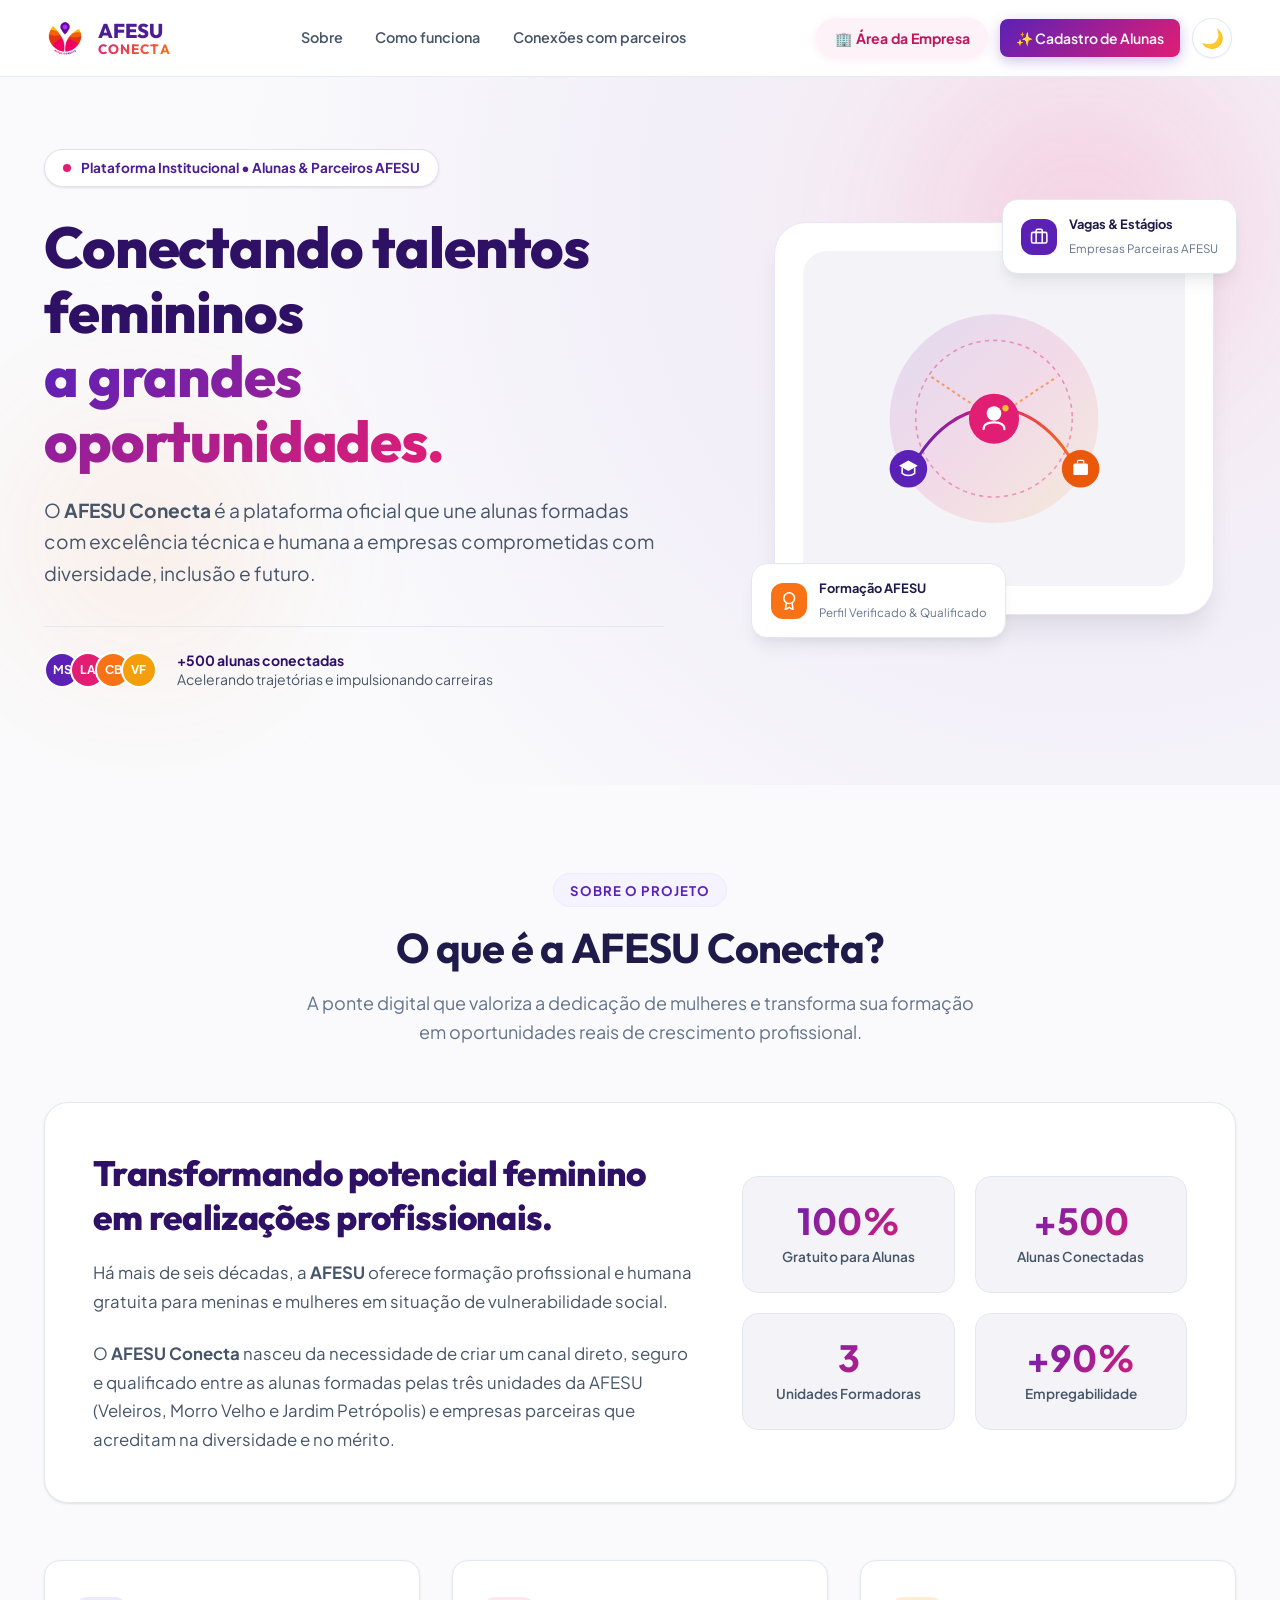
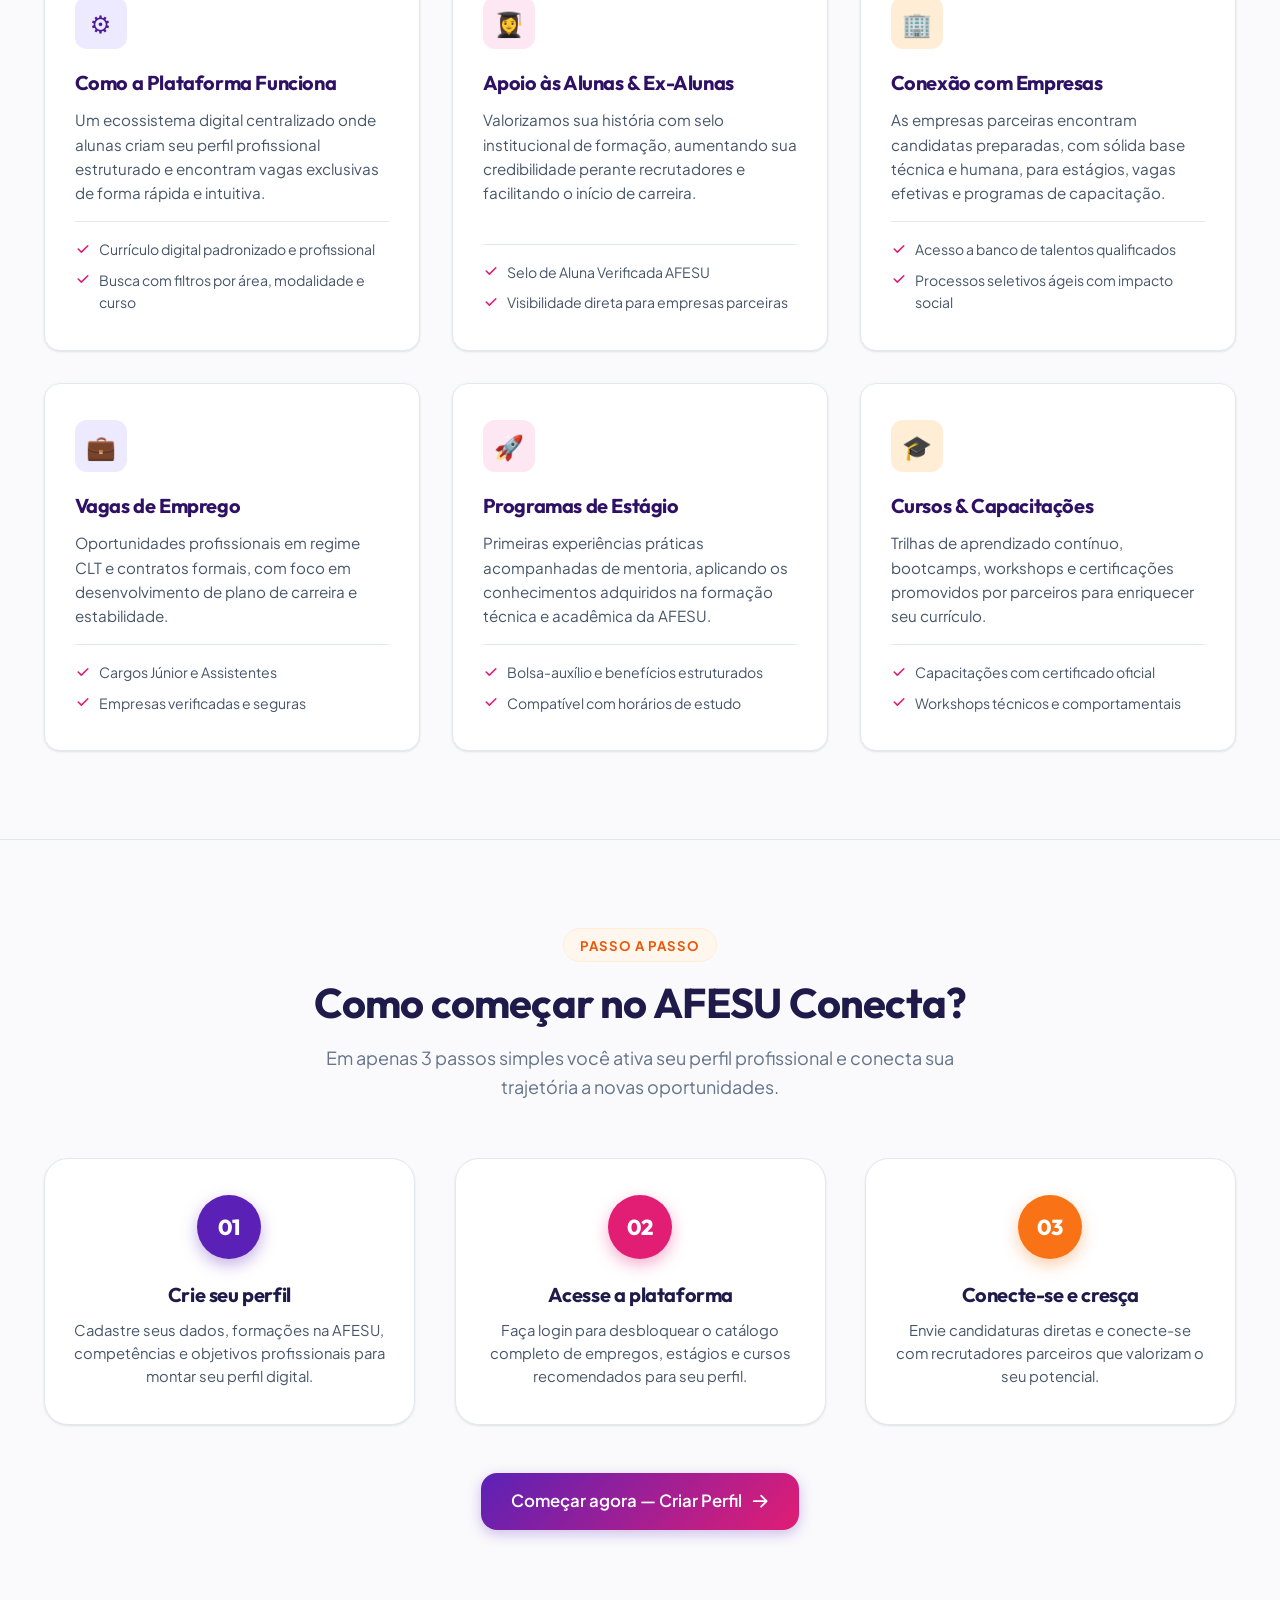
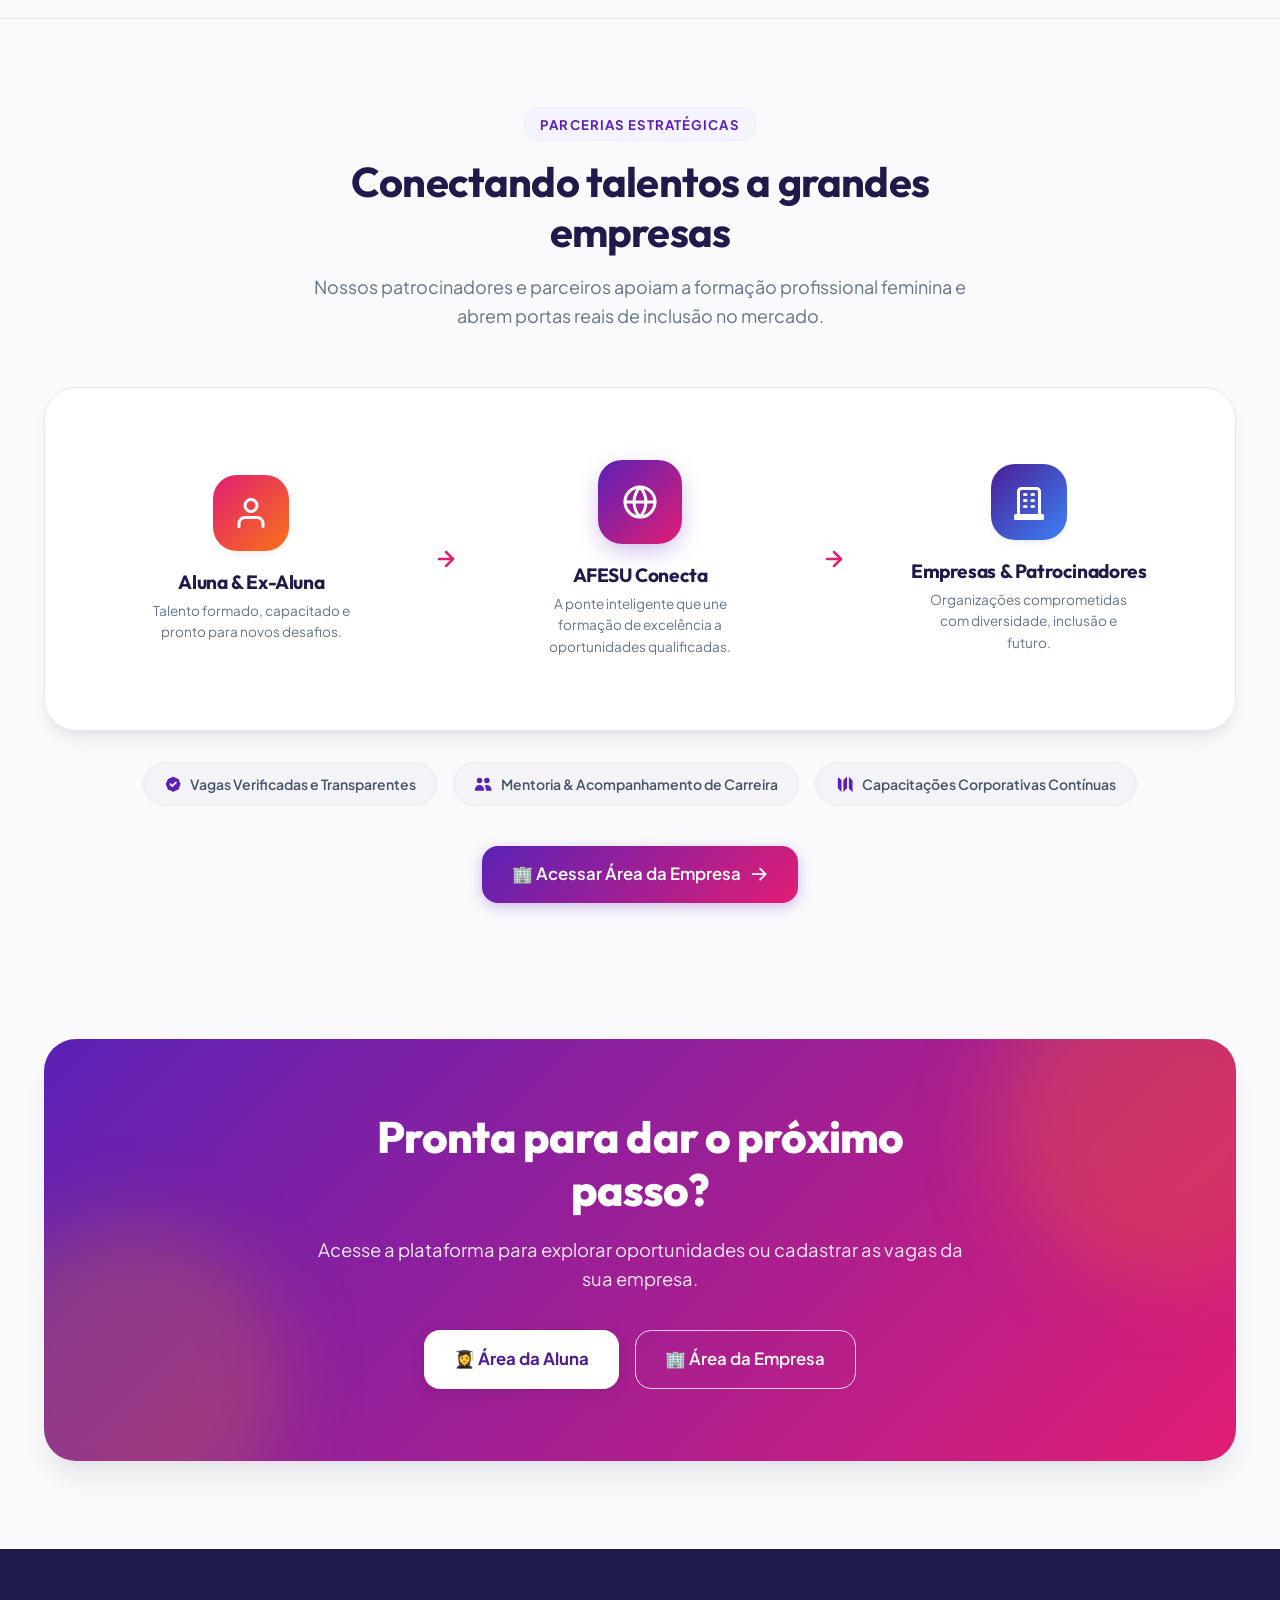
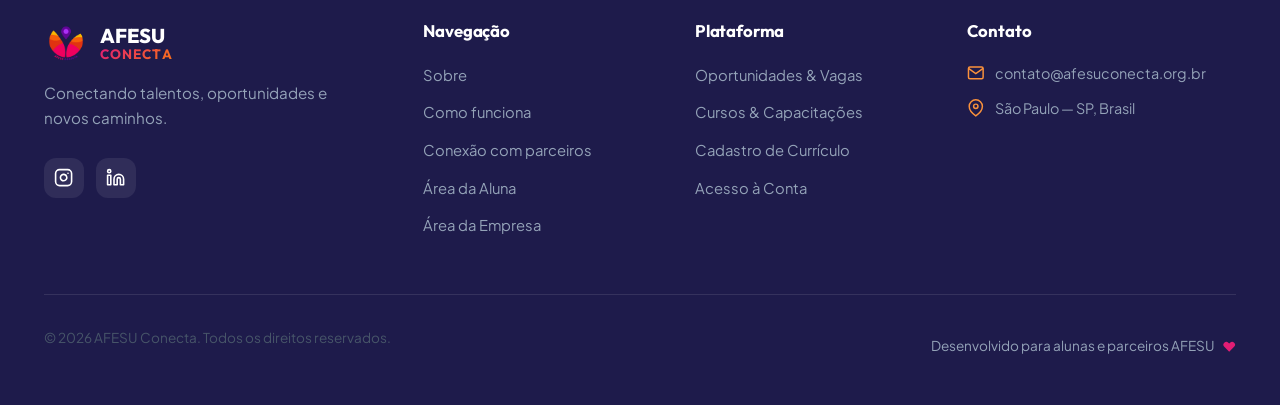
==== commit 4471d10f: "Mantem apenas Area da Empresa e Cadastro de Alunas no cabecalho" ====
--- a/index.html
+++ b/index.html
@@ -54,21 +54,17 @@
           <a href="#como-funciona" class="nav-link">⚙️ Como funciona</a>
           <a href="#parceiros" class="nav-link">🤝 Conexões com parceiros</a>
           <a href="patrocinador.html" class="nav-portal-empresa" style="width: 100%; justify-content: center;">🏢 Área da Empresa</a>
-          <a href="login.html" class="btn btn-outline btn-sm" style="width: 100%; justify-content: center;">🔐 Entrar</a>
-          <a href="criar-perfil.html" class="btn btn-primary btn-sm" style="width: 100%; justify-content: center;">✨ Criar Perfil</a>
+          <a href="criar-perfil.html" class="btn btn-primary btn-sm" style="width: 100%; justify-content: center;">✨ Cadastro de Alunas</a>
         </div>
       </nav>
 
-      <!-- Botões de Ação do Header (Acessos Principais com Destaque Visual) -->
+      <!-- Botões de Ação do Header (Acessos Principais: Área da Empresa e Cadastro de Alunas) -->
       <div class="header-actions">
         <a href="patrocinador.html" class="nav-portal-empresa nav-desktop-btn" id="btnHeaderSponsor">
           🏢 Área da Empresa
         </a>
-        <a href="login.html" class="btn btn-outline btn-sm nav-desktop-btn" id="btnHeaderLogin">
-          🔐 Entrar
-        </a>
         <a href="criar-perfil.html" class="btn btn-primary btn-sm nav-desktop-btn" id="btnHeaderSignup">
-          ✨ Criar Perfil
+          ✨ Cadastro de Alunas
         </a>
 
         <!-- Botão Toggle de Modo Escuro -->
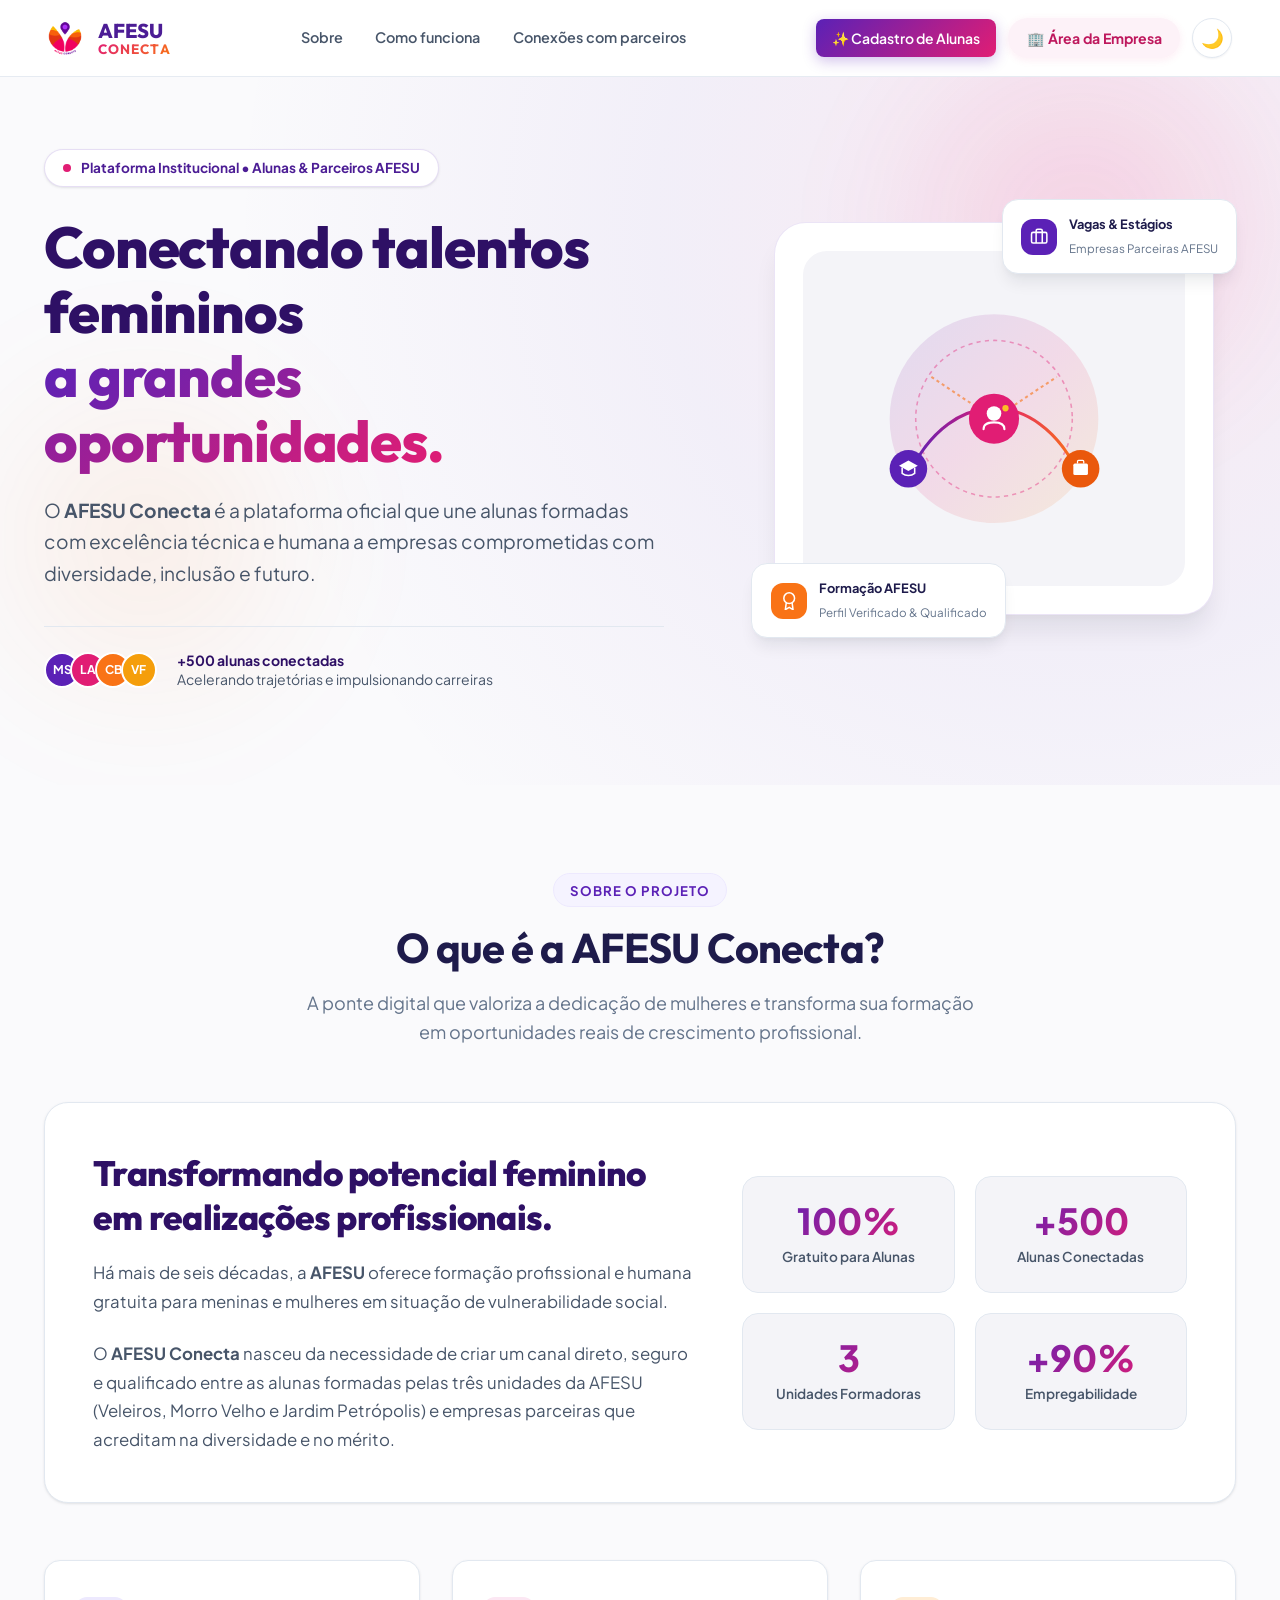
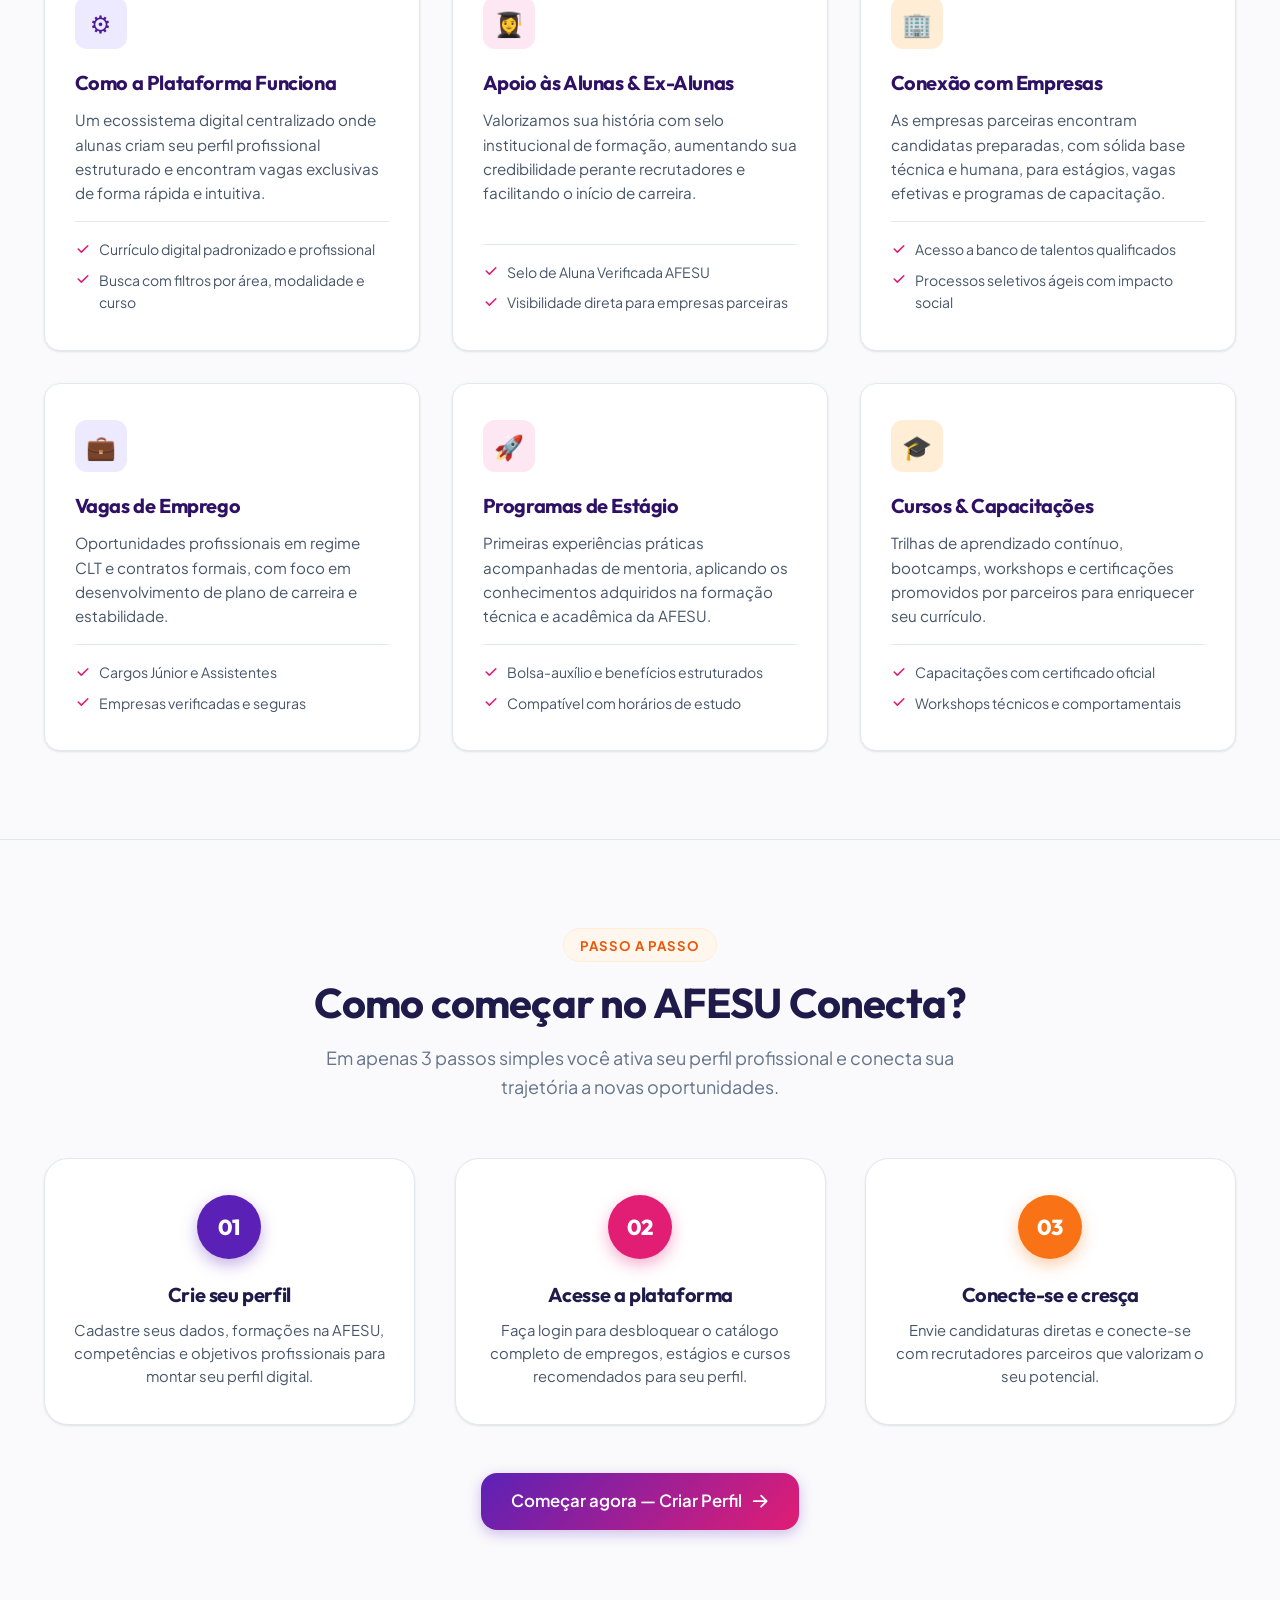
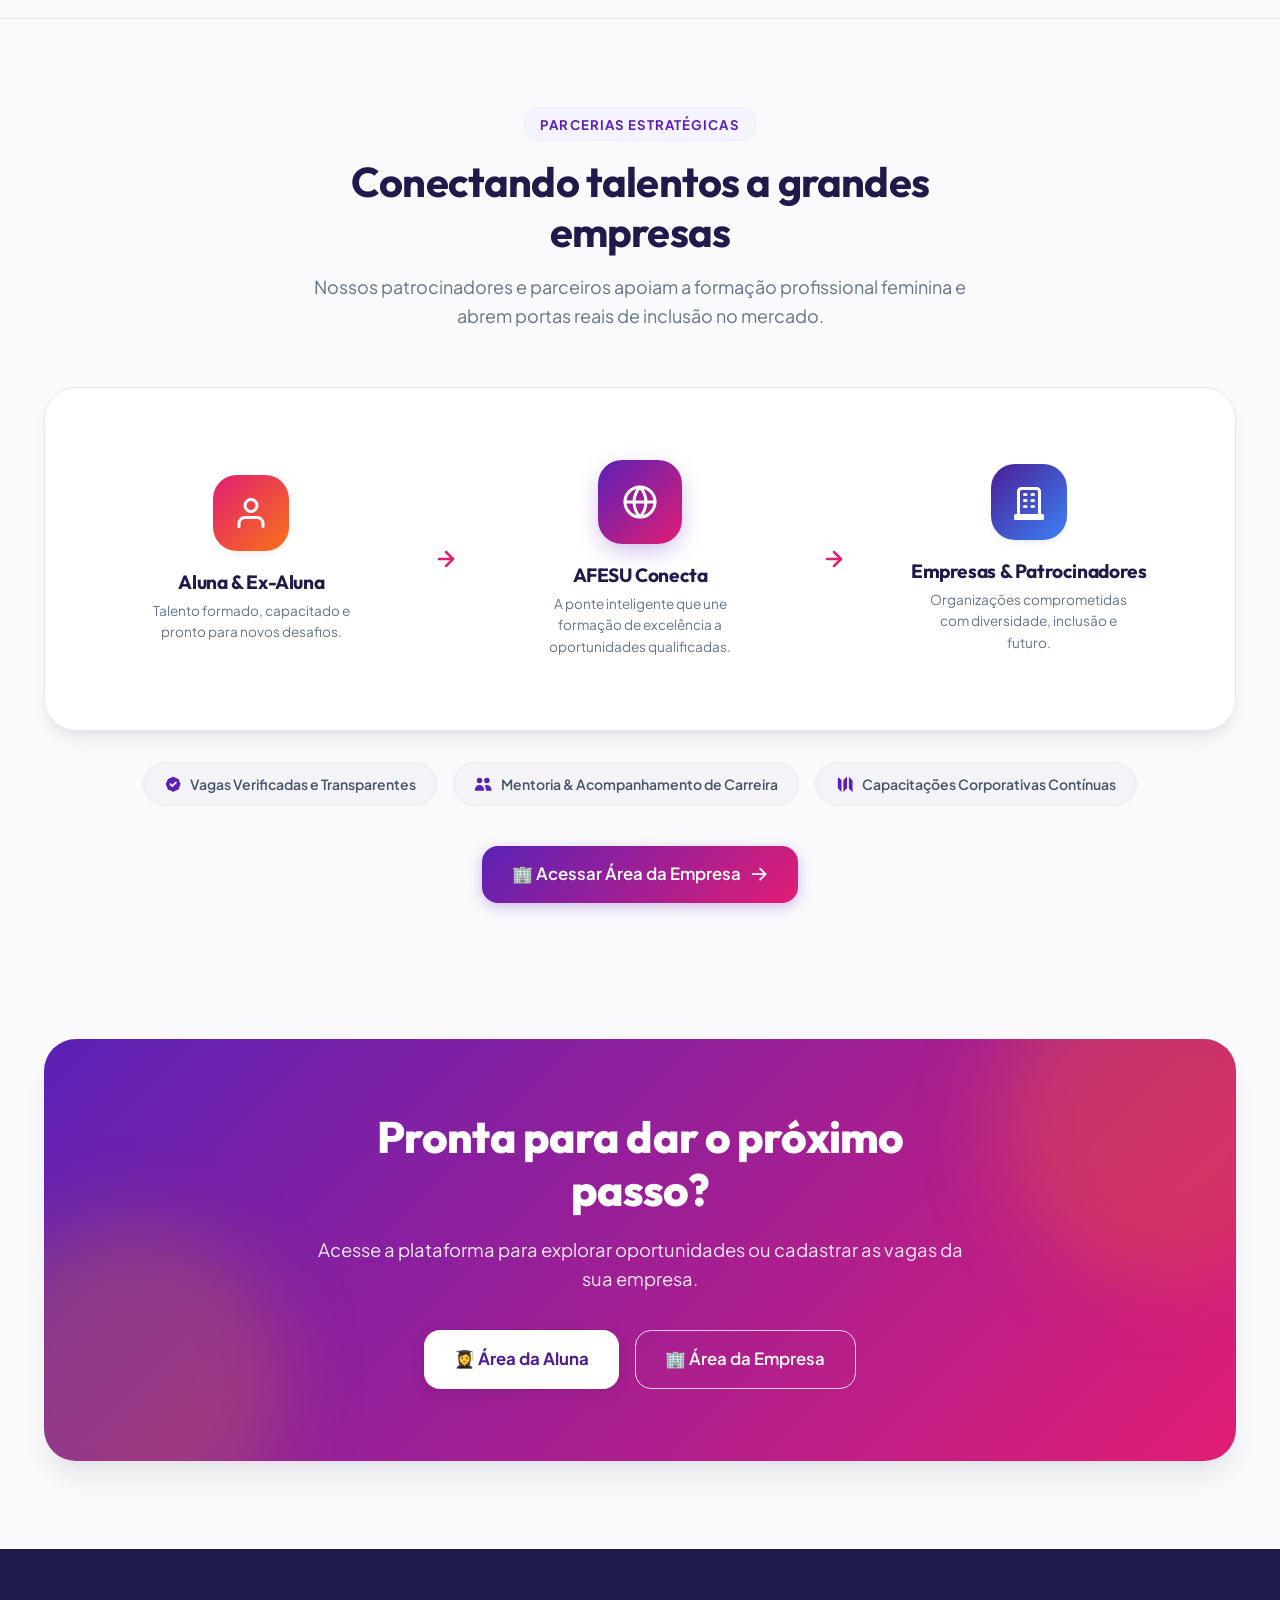
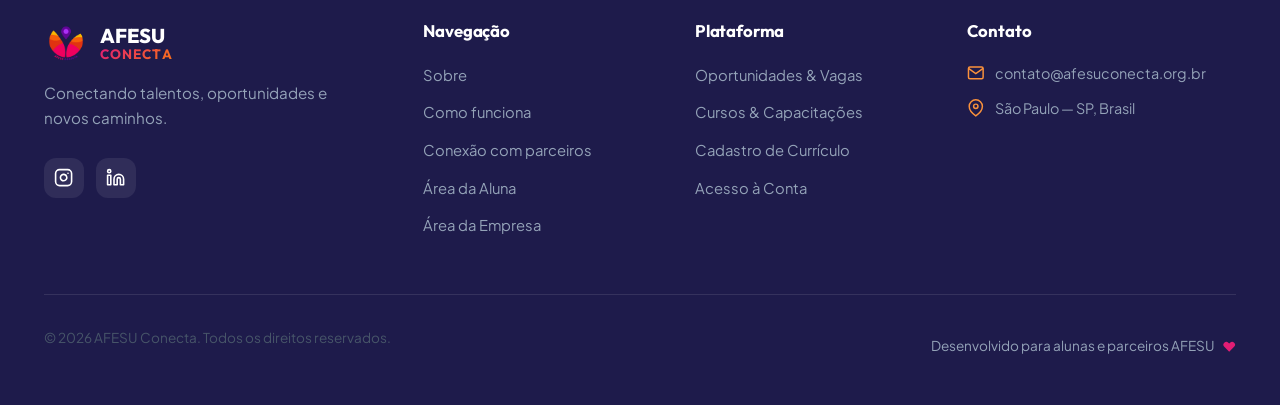
==== commit 10bdde4d: "Inverte ordem dos botoes: Cadastro de Alunas antes de Area da Empresa" ====
--- a/index.html
+++ b/index.html
@@ -53,18 +53,18 @@
           <a href="#sobre" class="nav-link">ℹ️ Sobre</a>
           <a href="#como-funciona" class="nav-link">⚙️ Como funciona</a>
           <a href="#parceiros" class="nav-link">🤝 Conexões com parceiros</a>
+          <a href="criar-perfil.html" class="btn btn-primary btn-sm" style="width: 100%; justify-content: center;">✨ Cadastro de Alunas</a>
           <a href="patrocinador.html" class="nav-portal-empresa" style="width: 100%; justify-content: center;">🏢 Área da Empresa</a>
-          <a href="criar-perfil.html" class="btn btn-primary btn-sm" style="width: 100%; justify-content: center;">✨ Cadastro de Alunas</a>
         </div>
       </nav>
 
-      <!-- Botões de Ação do Header (Acessos Principais: Área da Empresa e Cadastro de Alunas) -->
+      <!-- Botões de Ação do Header (Acessos Principais: Cadastro de Alunas e Área da Empresa) -->
       <div class="header-actions">
+        <a href="criar-perfil.html" class="btn btn-primary btn-sm nav-desktop-btn" id="btnHeaderSignup">
+          ✨ Cadastro de Alunas
+        </a>
         <a href="patrocinador.html" class="nav-portal-empresa nav-desktop-btn" id="btnHeaderSponsor">
           🏢 Área da Empresa
-        </a>
-        <a href="criar-perfil.html" class="btn btn-primary btn-sm nav-desktop-btn" id="btnHeaderSignup">
-          ✨ Cadastro de Alunas
         </a>
 
         <!-- Botão Toggle de Modo Escuro -->
@@ -724,7 +724,7 @@
   </div>
 
   <!-- Scripts JavaScript -->
-  <script src="js/animations.js?v=10"></script>
-  <script src="js/main.js?v=10"></script>
+  <script src="js/animations.js?v=22"></script>
+  <script src="js/main.js?v=22"></script>
 </body>
 </html>
--- a/css/components.css
+++ b/css/components.css
@@ -844,6 +844,79 @@
   flex-shrink: 0;
   width: 1.15rem;
   height: 1.15rem;
+}
+
+/* --- 7. Formulários Universais e Inputs --- */
+.form-grid-2 {
+  display: grid;
+  grid-template-columns: 1fr 1fr;
+  gap: 1.25rem;
+}
+
+@media (max-width: 640px) {
+  .form-grid-2 {
+    grid-template-columns: 1fr !important;
+    gap: 0.85rem;
+  }
+}
+
+.form-group {
+  margin-bottom: 1.25rem;
+  text-align: left;
+  display: flex;
+  flex-direction: column;
+}
+
+.form-label {
+  display: block;
+  font-size: 0.875rem;
+  font-weight: 600;
+  color: var(--color-text-primary);
+  margin-bottom: 0.45rem;
+}
+
+.form-label .required-star {
+  color: var(--color-pink-600);
+  margin-left: 0.2rem;
+  font-weight: 700;
+}
+
+.form-label .optional-tag {
+  font-size: 0.775rem;
+  font-weight: 500;
+  color: var(--color-text-muted);
+  margin-left: 0.4rem;
+}
+
+.form-control {
+  width: 100%;
+  padding: 0.75rem 1rem;
+  background: #FFFFFF;
+  border: 1.5px solid var(--color-border-subtle);
+  border-radius: var(--radius-md);
+  font-size: 0.95rem;
+  font-family: var(--font-family-base);
+  color: var(--color-text-primary);
+  transition: all var(--transition-fast);
+  outline: none;
+  box-sizing: border-box;
+  display: block;
+}
+
+.form-control:focus {
+  border-color: var(--color-purple-500);
+  box-shadow: 0 0 0 3px rgba(109, 40, 217, 0.12);
+}
+
+select.form-control {
+  cursor: pointer;
+  appearance: auto;
+}
+
+textarea.form-control {
+  resize: vertical;
+  min-height: 80px;
+  line-height: 1.5;
 }
 
 /* ==========================================================================
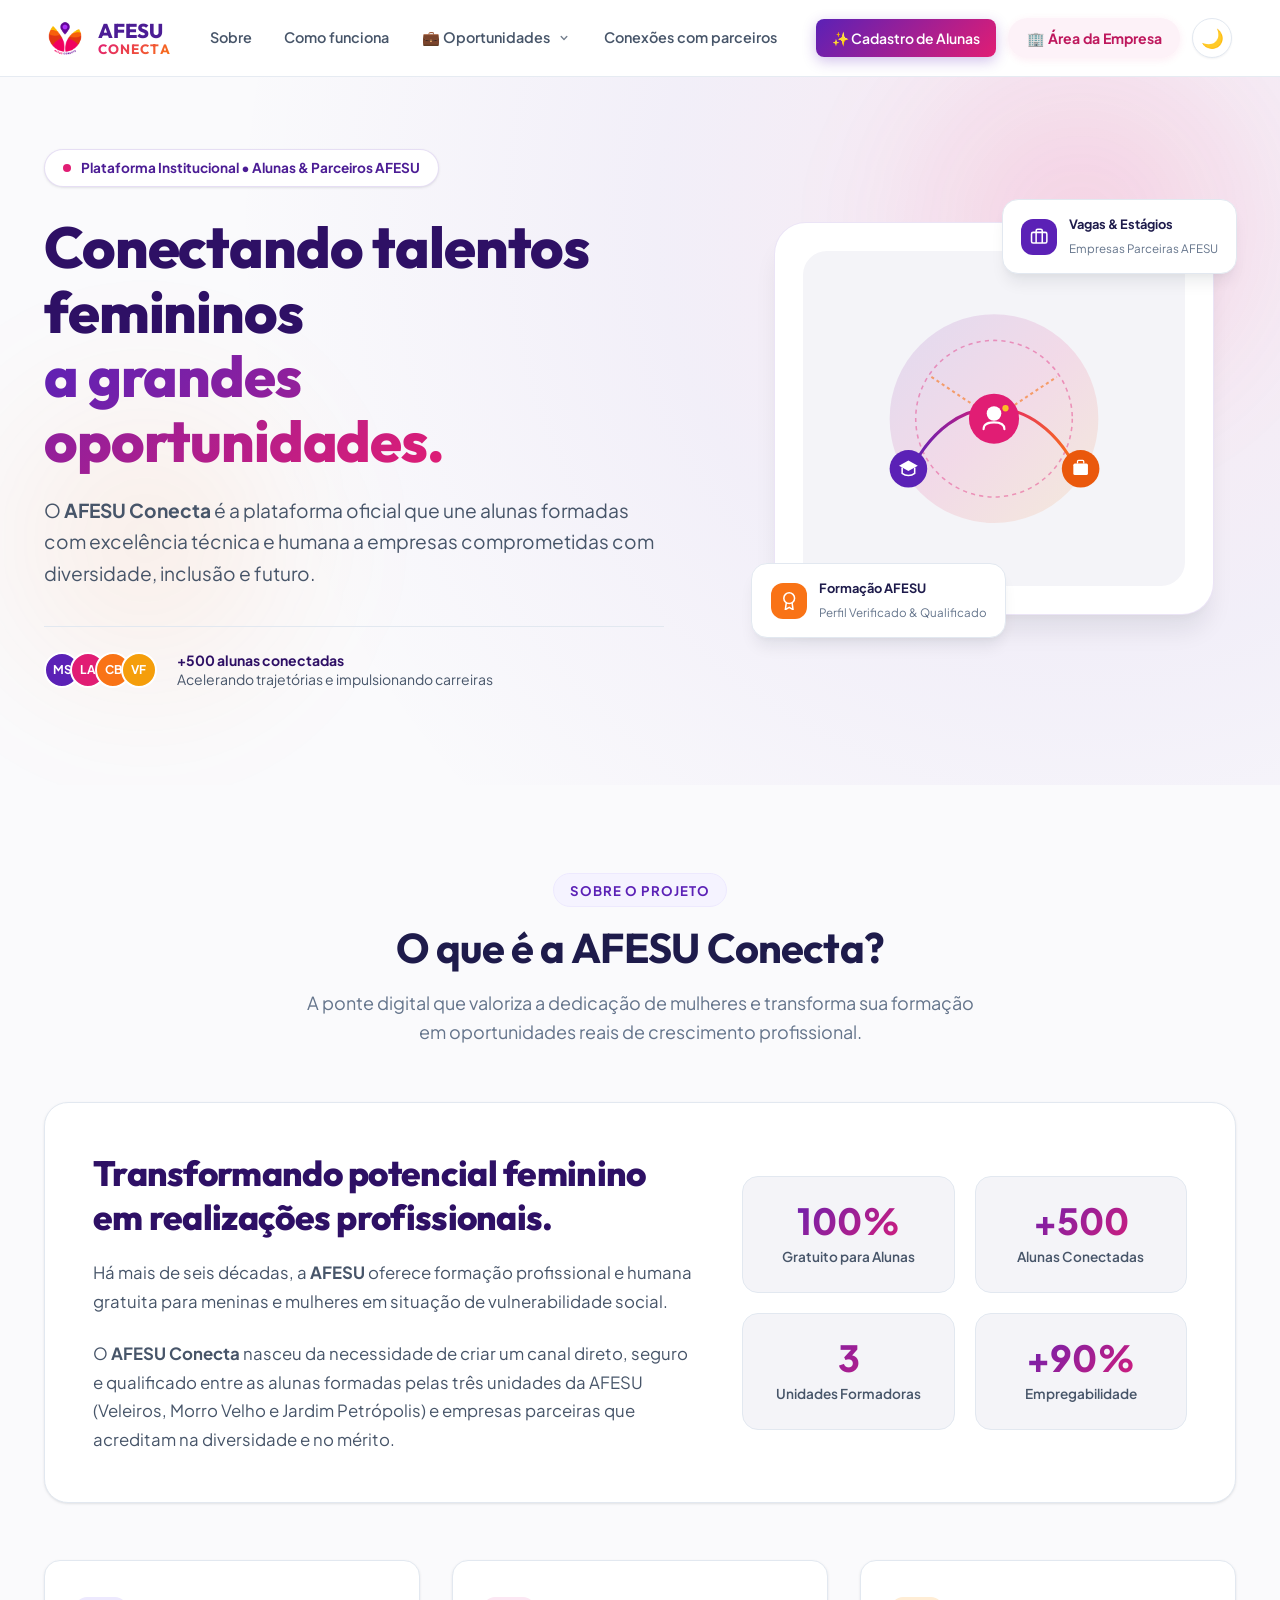
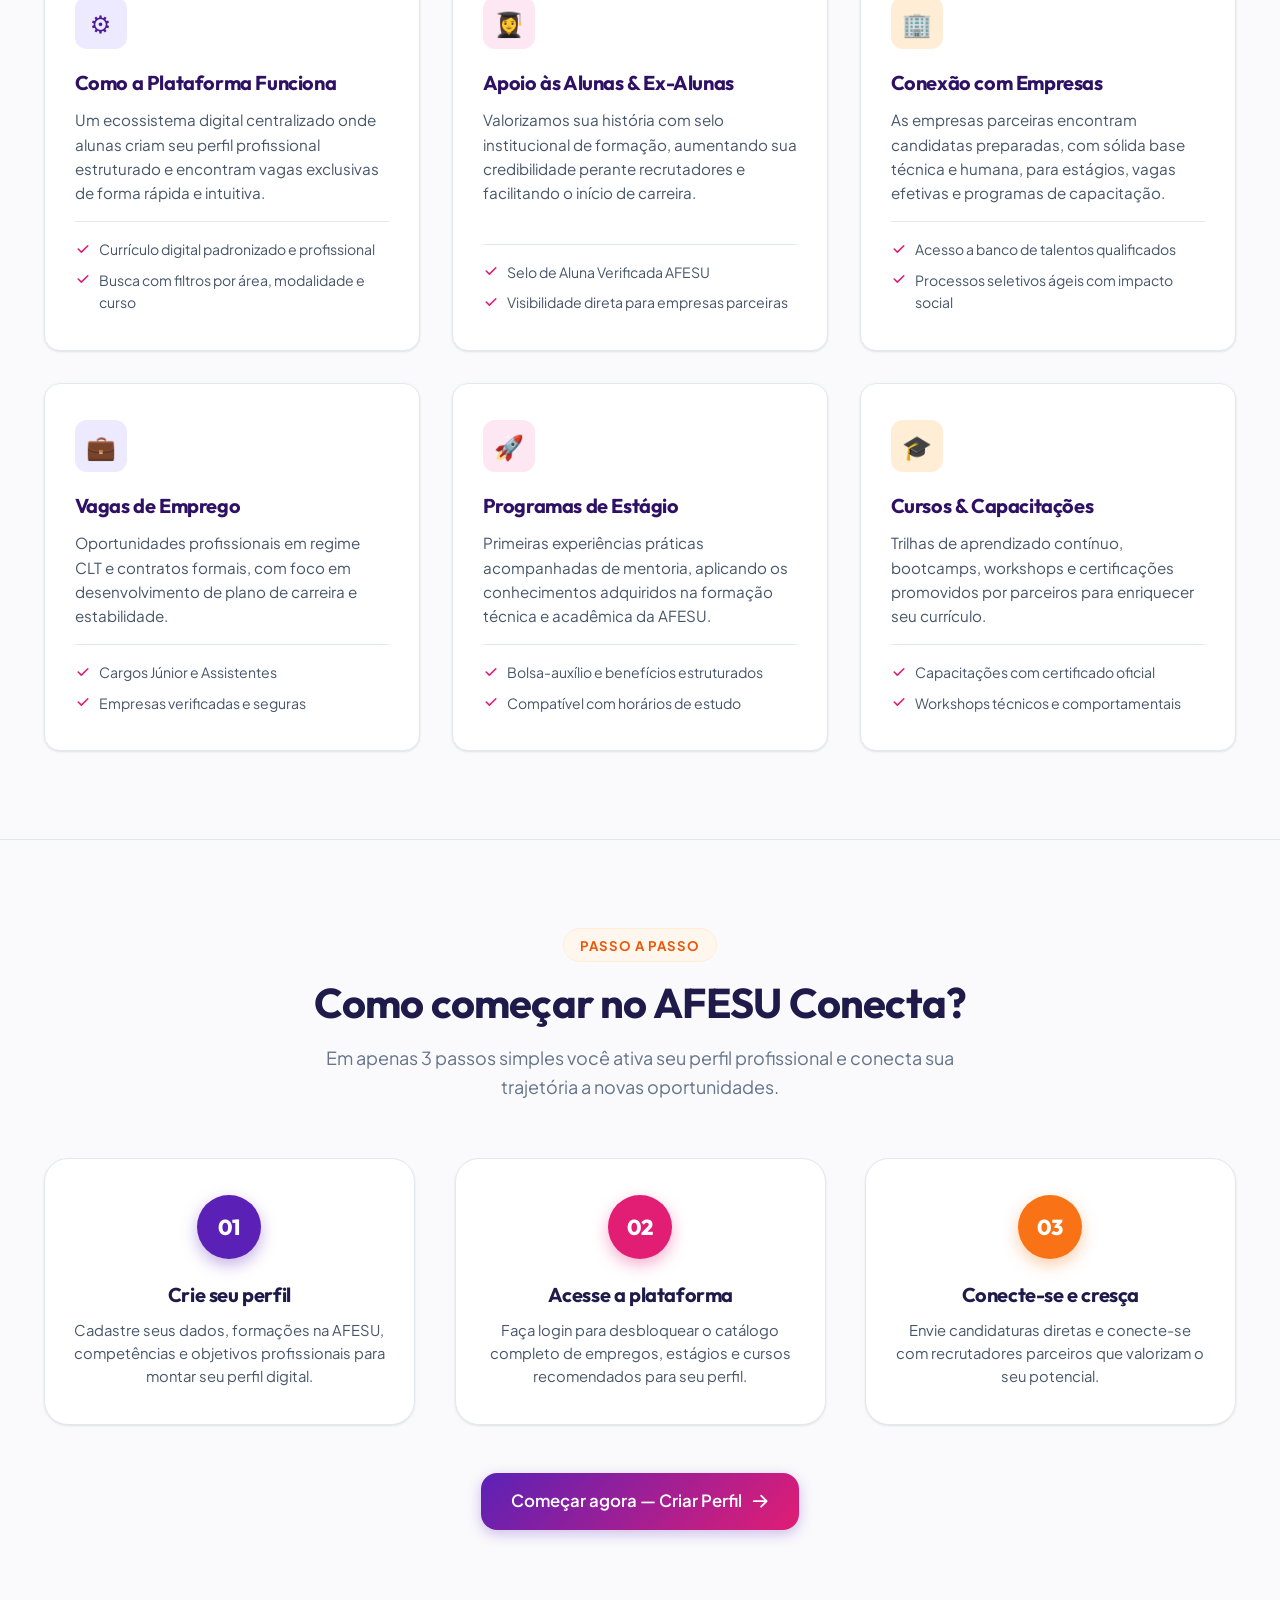
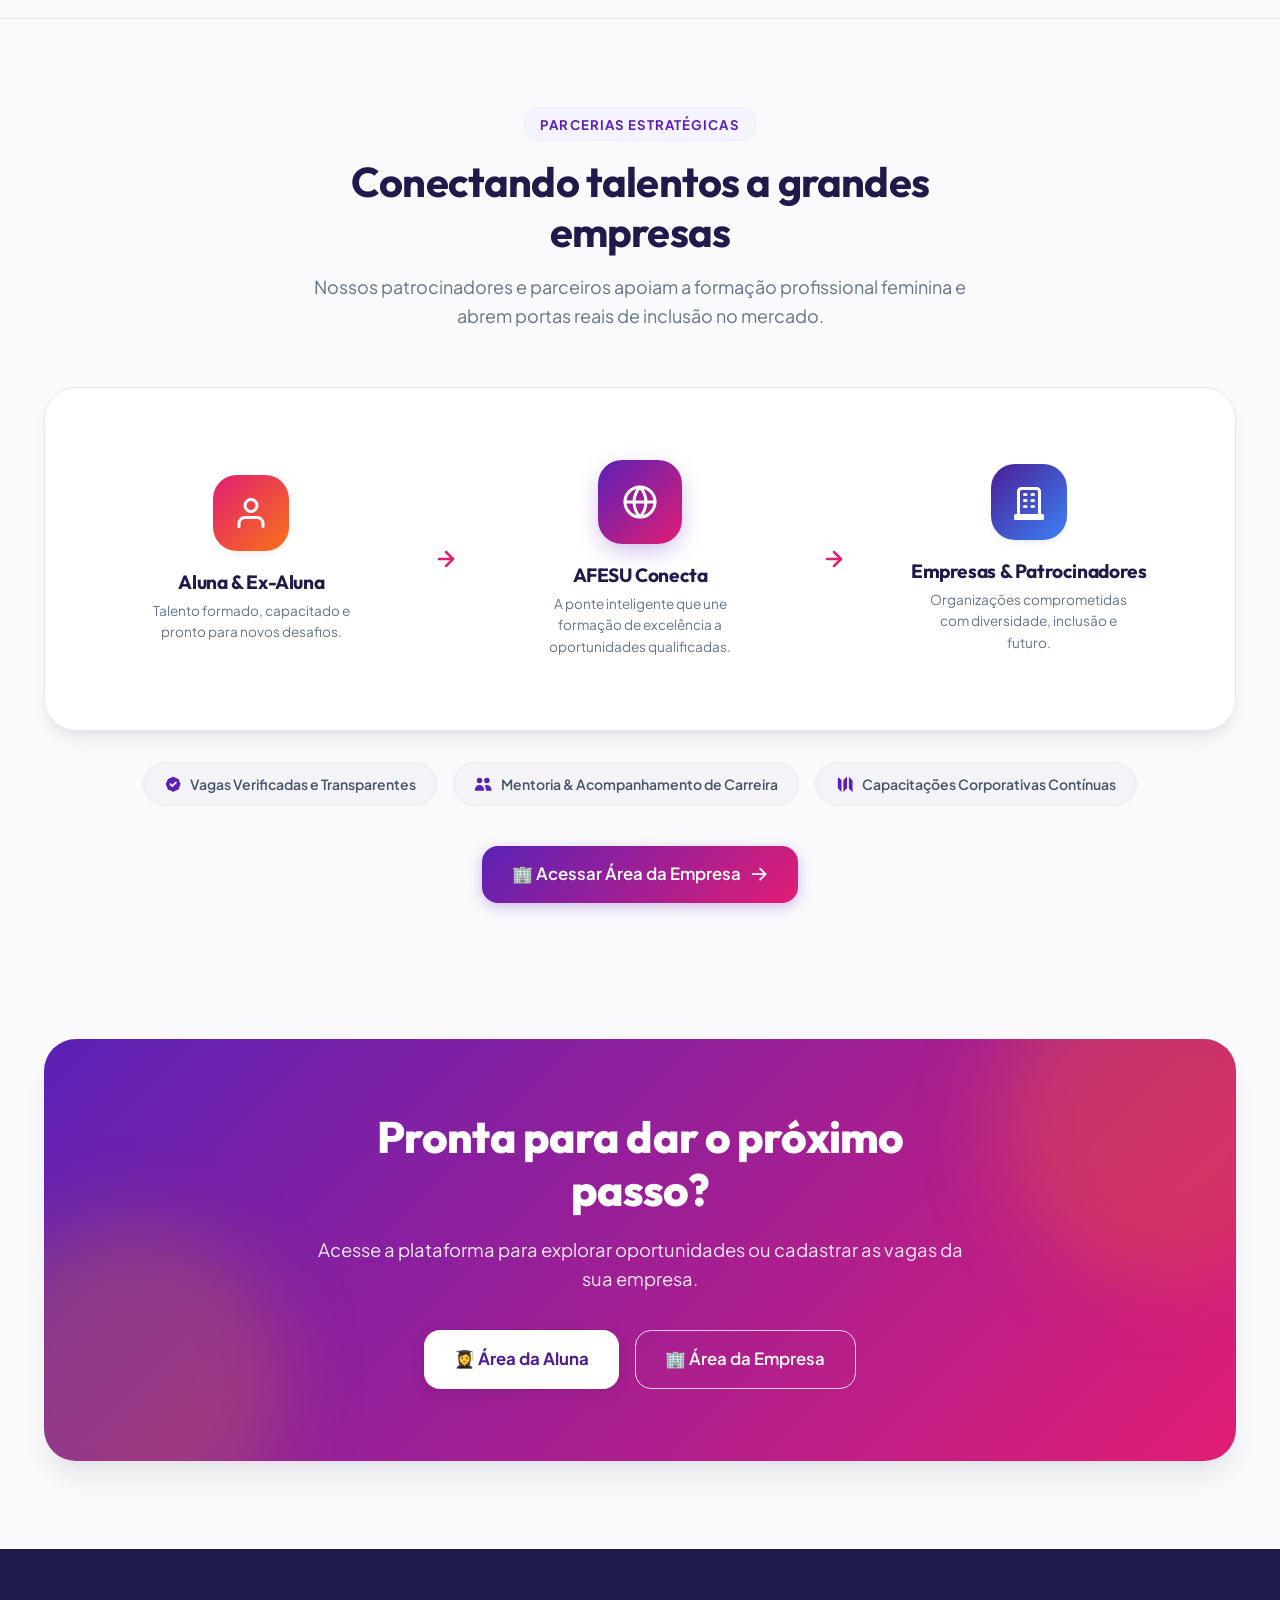
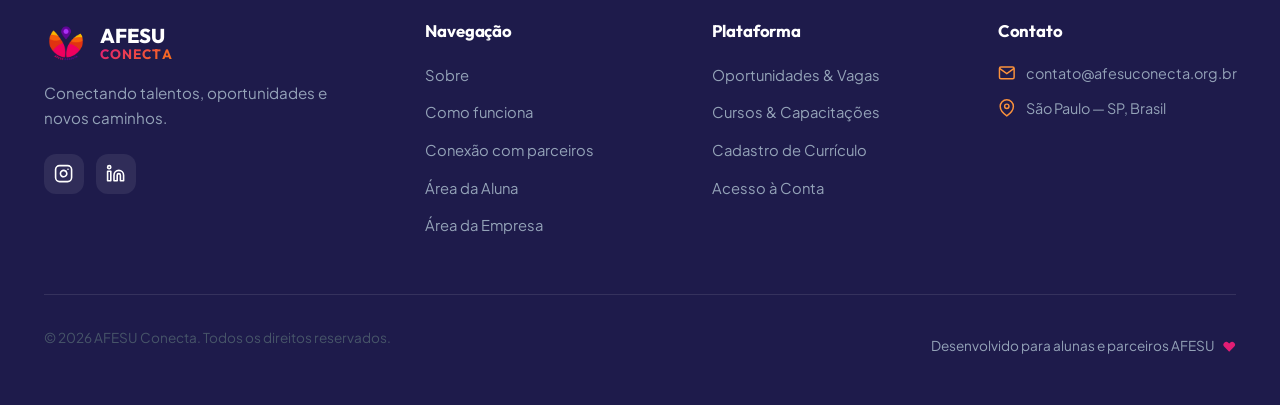
==== commit 8e5a03fd: "feat: separacao de oportunidades em secoes e dropdown, melhorias de tema escuro e responsividade mob" ====
--- a/index.html
+++ b/index.html
@@ -46,14 +46,63 @@
       <nav class="nav-menu" id="navMenu" aria-label="Navegação Principal">
         <a href="#sobre" class="nav-link">Sobre</a>
         <a href="#como-funciona" class="nav-link">Como funciona</a>
+        
+        <!-- Menu Suspenso de Oportunidades -->
+        <div class="nav-dropdown" id="oppNavDropdown">
+          <button type="button" class="nav-link nav-dropdown-toggle" id="btnOppDropdown" aria-expanded="false" aria-haspopup="true">
+            <span>💼 Oportunidades</span>
+            <svg class="nav-dropdown-icon" viewBox="0 0 20 20" fill="currentColor">
+              <path fill-rule="evenodd" d="M5.293 7.293a1 1 0 011.414 0L10 10.586l3.293-3.293a1 1 0 111.414 1.414l-4 4a1 1 0 01-1.414 0l-4-4a1 1 0 010-1.414z" clip-rule="evenodd" />
+            </svg>
+          </button>
+          <div class="nav-dropdown-menu" id="oppDropdownMenu">
+            <a href="oportunidades.html?cat=ALL" class="nav-dropdown-item">
+              <div class="nav-dropdown-item-icon icon-bg-all">✨</div>
+              <div class="nav-dropdown-item-info">
+                <span class="nav-dropdown-item-title">Todas as Oportunidades</span>
+                <span class="nav-dropdown-item-sub">Mural completo</span>
+              </div>
+            </a>
+            <a href="oportunidades.html?cat=EMPREGO" class="nav-dropdown-item">
+              <div class="nav-dropdown-item-icon icon-bg-purple">💼</div>
+              <div class="nav-dropdown-item-info">
+                <span class="nav-dropdown-item-title">Vagas de Emprego</span>
+                <span class="nav-dropdown-item-sub">CLT e contratos formais</span>
+              </div>
+              <span class="nav-dropdown-tag">Vagas</span>
+            </a>
+            <a href="oportunidades.html?cat=ESTÁGIO" class="nav-dropdown-item">
+              <div class="nav-dropdown-item-icon icon-bg-pink">🚀</div>
+              <div class="nav-dropdown-item-info">
+                <span class="nav-dropdown-item-title">Programas de Estágio</span>
+                <span class="nav-dropdown-item-sub">Início de carreira & mentoria</span>
+              </div>
+              <span class="nav-dropdown-tag" style="background: var(--color-pink-100); color: var(--color-pink-800);">Estágios</span>
+            </a>
+            <a href="oportunidades.html?cat=CURSO" class="nav-dropdown-item">
+              <div class="nav-dropdown-item-icon icon-bg-orange">🎓</div>
+              <div class="nav-dropdown-item-info">
+                <span class="nav-dropdown-item-title">Cursos & Capacitações</span>
+                <span class="nav-dropdown-item-sub">Workshops com certificado</span>
+              </div>
+              <span class="nav-dropdown-tag" style="background: var(--color-orange-100); color: var(--color-orange-800);">Cursos</span>
+            </a>
+          </div>
+        </div>
+
         <a href="#parceiros" class="nav-link">Conexões com parceiros</a>
 
         <!-- Ações no Drawer Mobile -->
         <div class="mobile-menu-actions">
           <a href="#sobre" class="nav-link">ℹ️ Sobre</a>
           <a href="#como-funciona" class="nav-link">⚙️ Como funciona</a>
+          <div style="padding: 0.5rem 0.85rem; font-weight: 800; font-size: 0.8rem; color: var(--color-purple-800); text-transform: uppercase; letter-spacing: 0.05em;">💼 Oportunidades:</div>
+          <a href="oportunidades.html?cat=ALL" class="nav-link" style="padding-left: 1.5rem;">✨ Todas as Oportunidades</a>
+          <a href="oportunidades.html?cat=EMPREGO" class="nav-link" style="padding-left: 1.5rem;">💼 Vagas de Emprego</a>
+          <a href="oportunidades.html?cat=ESTÁGIO" class="nav-link" style="padding-left: 1.5rem;">🚀 Programas de Estágio</a>
+          <a href="oportunidades.html?cat=CURSO" class="nav-link" style="padding-left: 1.5rem;">🎓 Cursos & Capacitações</a>
           <a href="#parceiros" class="nav-link">🤝 Conexões com parceiros</a>
-          <a href="criar-perfil.html" class="btn btn-primary btn-sm" style="width: 100%; justify-content: center;">✨ Cadastro de Alunas</a>
+          <a href="criar-perfil.html" class="btn btn-primary btn-sm" style="width: 100%; justify-content: center; margin-top: 0.5rem;">✨ Cadastro de Alunas</a>
           <a href="patrocinador.html" class="nav-portal-empresa" style="width: 100%; justify-content: center;">🏢 Área da Empresa</a>
         </div>
       </nav>
--- a/css/base.css
+++ b/css/base.css
@@ -12,6 +12,8 @@
   font-size: 16px;
   scroll-behavior: smooth;
   -webkit-text-size-adjust: 100%;
+  overflow-x: hidden;
+  width: 100%;
 }
 
 body {
@@ -21,6 +23,8 @@
   color: var(--color-text-secondary);
   background-color: var(--color-bg-main);
   overflow-x: hidden;
+  width: 100%;
+  position: relative;
   -webkit-font-smoothing: antialiased;
   -moz-osx-font-smoothing: grayscale;
 }
--- a/css/components.css
+++ b/css/components.css
@@ -1277,5 +1277,28 @@
 [data-theme="dark"] .chip,
 [data-theme="dark"] .opp-tag,
 [data-theme="dark"] .filter-chip {
-  border-color: #382F60;
-}
+  background: var(--color-bg-subtle) !important;
+  border-color: #382F60 !important;
+  color: var(--color-text-secondary) !important;
+}
+
+[data-theme="dark"] .card,
+[data-theme="dark"] .modal-content,
+[data-theme="dark"] .dropdown-menu {
+  background: var(--color-bg-card) !important;
+  border-color: var(--color-border-subtle) !important;
+}
+
+[data-theme="dark"] input,
+[data-theme="dark"] select,
+[data-theme="dark"] textarea {
+  background-color: var(--color-bg-card);
+  border-color: var(--color-border-subtle);
+  color: var(--color-text-primary);
+}
+
+[data-theme="dark"] .empty-results-state {
+  background: var(--color-bg-card) !important;
+  border-color: var(--color-border-subtle) !important;
+}
+
--- a/css/layout.css
+++ b/css/layout.css
@@ -143,16 +143,20 @@
   align-items: center;
   gap: 0.45rem;
   cursor: pointer;
+  background: transparent;
+  border: none;
+  font-family: inherit;
 }
 
 .nav-dropdown-icon {
-  width: 13px;
-  height: 13px;
+  width: 14px;
+  height: 14px;
   transition: transform var(--transition-fast);
-  opacity: 0.65;
+  opacity: 0.75;
 }
 
 .nav-dropdown:hover .nav-dropdown-icon,
+.nav-dropdown.active .nav-dropdown-icon,
 .nav-dropdown:focus-within .nav-dropdown-icon {
   transform: rotate(180deg);
   opacity: 1;
@@ -161,18 +165,18 @@
 
 .nav-dropdown-menu {
   position: absolute;
-  top: calc(100% + 6px);
+  top: calc(100% + 8px);
   left: 50%;
   transform: translateX(-50%) translateY(8px);
-  min-width: 240px;
+  min-width: 270px;
   background: var(--color-bg-card);
-  border: 1px solid var(--color-border-subtle);
+  border: 1.5px solid var(--color-border-subtle);
   border-radius: var(--radius-xl);
-  box-shadow: 0 16px 36px -4px rgba(91, 33, 182, 0.14), 0 6px 14px -2px rgba(0, 0, 0, 0.06);
-  padding: 0.6rem;
+  box-shadow: 0 20px 40px -8px rgba(91, 33, 182, 0.18), 0 8px 16px -2px rgba(0, 0, 0, 0.06);
+  padding: 0.75rem;
   display: flex;
   flex-direction: column;
-  gap: 0.35rem;
+  gap: 0.4rem;
   z-index: 1000;
   opacity: 0;
   pointer-events: none;
@@ -180,6 +184,7 @@
 }
 
 .nav-dropdown:hover .nav-dropdown-menu,
+.nav-dropdown.active .nav-dropdown-menu,
 .nav-dropdown:focus-within .nav-dropdown-menu {
   opacity: 1;
   pointer-events: auto;
@@ -189,9 +194,8 @@
 .nav-dropdown-item {
   display: flex;
   align-items: center;
-  justify-content: space-between;
-  gap: 0.65rem;
-  padding: 0.65rem 0.95rem;
+  gap: 0.75rem;
+  padding: 0.65rem 0.85rem;
   border-radius: var(--radius-lg);
   font-size: 0.88rem;
   font-weight: 600;
@@ -201,10 +205,46 @@
   white-space: nowrap;
 }
 
+.nav-dropdown-item-icon {
+  width: 32px;
+  height: 32px;
+  border-radius: var(--radius-md);
+  display: flex;
+  align-items: center;
+  justify-content: center;
+  font-size: 1.1rem;
+  flex-shrink: 0;
+}
+
+.icon-bg-purple { background: var(--color-purple-50); color: var(--color-purple-700); }
+.icon-bg-pink { background: var(--color-pink-50); color: var(--color-pink-700); }
+.icon-bg-orange { background: var(--color-orange-50); color: var(--color-orange-700); }
+.icon-bg-all { background: var(--color-bg-subtle); color: var(--color-text-primary); }
+
+.nav-dropdown-item-info {
+  display: flex;
+  flex-direction: column;
+  flex-grow: 1;
+}
+
+.nav-dropdown-item-title {
+  font-size: 0.88rem;
+  font-weight: 700;
+  color: var(--color-text-primary);
+}
+
+.nav-dropdown-item-sub {
+  font-size: 0.72rem;
+  color: var(--color-text-muted);
+}
+
 .nav-dropdown-item:hover {
   background: var(--color-purple-50);
+  transform: translateX(4px);
+}
+
+.nav-dropdown-item:hover .nav-dropdown-item-title {
   color: var(--color-purple-800);
-  transform: translateX(4px);
 }
 
 .nav-dropdown-tag {
@@ -358,20 +398,23 @@
 /* Backdrop Overlay for Mobile Drawer */
 .nav-backdrop {
   position: fixed;
-  inset: 0;
-  background: rgba(15, 10, 35, 0.6);
-  backdrop-filter: blur(6px);
-  -webkit-backdrop-filter: blur(6px);
+  top: 0;
+  left: 0;
+  width: 100vw;
+  height: 100vh;
+  height: 100dvh;
+  background: rgba(12, 10, 23, 0.65);
   z-index: calc(var(--z-drawer) - 1);
   opacity: 0;
   pointer-events: none;
-  transition: opacity 0.3s cubic-bezier(0.16, 1, 0.3, 1);
+  transition: opacity 0.25s ease;
 }
 
 .nav-backdrop.active {
   opacity: 1;
   pointer-events: auto;
 }
+
 
 /* Hamburger Toggle Button */
 .menu-toggle {
@@ -1049,11 +1092,18 @@
   padding-bottom: 2.5rem;
 }
 
+.footer-grid,
 .footer-top {
   display: grid;
-  grid-template-columns: 1.5fr 1fr 1fr 1.25fr;
-  gap: 3.5rem;
+  grid-template-columns: 1.4fr 1fr 1fr 1fr;
+  gap: 3rem;
   margin-bottom: 3.5rem;
+}
+
+.footer-col-main,
+.footer-brand {
+  display: flex;
+  flex-direction: column;
 }
 
 .footer-brand .brand-logo {
@@ -1065,12 +1115,13 @@
   color: #FFFFFF;
 }
 
+.footer-brand-desc,
 .footer-tagline {
   color: #94A3B8;
   font-size: 0.95rem;
   line-height: 1.6;
-  margin-bottom: 1.75rem;
-  max-width: 300px;
+  margin-bottom: 1.5rem;
+  max-width: 320px;
 }
 
 .footer-social-links {
@@ -1102,6 +1153,7 @@
   height: 1.2rem;
 }
 
+.footer-heading,
 .footer-col-title {
   font-size: 1.05rem;
   font-weight: 700;
@@ -1114,14 +1166,21 @@
   display: flex;
   flex-direction: column;
   gap: 0.75rem;
-}
-
+  list-style: none;
+  padding: 0;
+  margin: 0;
+}
+
+.footer-links-list li a,
 .footer-link {
   color: #94A3B8;
   font-size: 0.925rem;
+  text-decoration: none;
   transition: all var(--transition-fast);
-}
-
+  display: inline-block;
+}
+
+.footer-links-list li a:hover,
 .footer-link:hover {
   color: var(--color-yellow-400);
   transform: translateX(3px);
@@ -1325,3 +1384,128 @@
   flex-shrink: 0;
   margin-top: 0.15rem;
 }
+
+/* ==========================================================================
+   SUPORTE COMPLETO A TEMA ESCURO (LAYOUT & ELEMENTOS GLOBAIS)
+   ========================================================================== */
+[data-theme="dark"] .site-header {
+  background: rgba(12, 10, 23, 0.92) !important;
+  border-bottom-color: rgba(45, 37, 82, 0.85) !important;
+}
+
+[data-theme="dark"] .site-header.scrolled {
+  background: rgba(12, 10, 23, 0.98) !important;
+  box-shadow: 0 4px 24px -2px rgba(0, 0, 0, 0.6) !important;
+  border-bottom-color: rgba(56, 47, 96, 0.9) !important;
+}
+
+[data-theme="dark"] .about-intro-box,
+[data-theme="dark"] .about-topic-card,
+[data-theme="dark"] .step-card,
+[data-theme="dark"] .hero-visual-card,
+[data-theme="dark"] .connection-diagram,
+[data-theme="dark"] .conn-node,
+[data-theme="dark"] .about-stat-card {
+  background: var(--color-bg-card) !important;
+  border-color: var(--color-border-subtle) !important;
+}
+
+[data-theme="dark"] .hero-floating-card {
+  background: rgba(22, 18, 40, 0.95) !important;
+  border-color: var(--color-border-subtle) !important;
+}
+
+[data-theme="dark"] .floating-text-title {
+  color: var(--color-text-primary) !important;
+}
+
+[data-theme="dark"] .floating-text-sub {
+  color: var(--color-text-muted) !important;
+}
+
+[data-theme="dark"] .nav-link {
+  color: var(--color-text-secondary);
+}
+
+[data-theme="dark"] .nav-link:hover {
+  background: rgba(91, 33, 182, 0.25);
+  color: var(--color-purple-300);
+}
+
+[data-theme="dark"] .nav-link.active {
+  background: var(--color-purple-900);
+  color: #FFFFFF;
+}
+
+[data-theme="dark"] .nav-dropdown-menu {
+  background: var(--color-bg-card) !important;
+  border-color: var(--color-border-subtle) !important;
+  box-shadow: 0 20px 40px -8px rgba(0, 0, 0, 0.7) !important;
+}
+
+[data-theme="dark"] .nav-dropdown-item:hover {
+  background: rgba(91, 33, 182, 0.25) !important;
+}
+
+[data-theme="dark"] .menu-toggle {
+  background: var(--color-bg-card) !important;
+  border-color: var(--color-border-subtle) !important;
+}
+
+[data-theme="dark"] .menu-toggle span {
+  background-color: var(--color-text-primary) !important;
+}
+
+[data-theme="dark"] .menu-toggle:hover {
+  background: rgba(91, 33, 182, 0.3) !important;
+  border-color: var(--color-purple-500) !important;
+}
+
+/* Dual Portal Gateway & Cards */
+[data-theme="dark"] .portal-gateway-card {
+  background: var(--color-bg-card) !important;
+  border-color: var(--color-border-subtle) !important;
+}
+
+[data-theme="dark"] .portal-card-student .portal-gateway-badge {
+  background: rgba(91, 33, 182, 0.25) !important;
+  color: var(--color-purple-300) !important;
+  border-color: rgba(91, 33, 182, 0.45) !important;
+}
+
+[data-theme="dark"] .portal-card-sponsor .portal-gateway-badge {
+  background: rgba(225, 29, 116, 0.25) !important;
+  color: var(--color-pink-300) !important;
+  border-color: rgba(225, 29, 116, 0.45) !important;
+}
+
+[data-theme="dark"] .portal-features-list {
+  background: var(--color-bg-subtle) !important;
+  border-color: var(--color-border-subtle) !important;
+}
+
+[data-theme="dark"] .portal-card-student .portal-feature-icon {
+  background: rgba(91, 33, 182, 0.35) !important;
+  color: var(--color-purple-300) !important;
+}
+
+[data-theme="dark"] .portal-card-sponsor .portal-feature-icon {
+  background: rgba(225, 29, 116, 0.35) !important;
+  color: var(--color-pink-300) !important;
+}
+
+[data-theme="dark"] .partner-pill {
+  background: var(--color-bg-card) !important;
+  border-color: var(--color-border-subtle) !important;
+  color: var(--color-text-secondary) !important;
+}
+
+[data-theme="dark"] .hero-badge-pill {
+  background: var(--color-bg-card) !important;
+  border-color: var(--color-border-subtle) !important;
+}
+
+[data-theme="dark"] .hero-badge-text {
+  color: var(--color-purple-300) !important;
+}
+
--- a/css/responsive.css
+++ b/css/responsive.css
@@ -38,8 +38,8 @@
     flex-direction: column;
     align-items: stretch;
     padding: 1.5rem 1.25rem 2.5rem;
-    box-shadow: -12px 0 40px rgba(15, 10, 35, 0.25);
-    transition: right 0.35s cubic-bezier(0.16, 1, 0.3, 1);
+    box-shadow: -10px 0 30px rgba(0, 0, 0, 0.4);
+    transition: right 0.3s cubic-bezier(0.16, 1, 0.3, 1);
     z-index: var(--z-drawer);
     gap: 0.35rem;
     overflow-y: auto;
@@ -99,7 +99,7 @@
   }
 
   .nav-link:hover {
-    transform: translateX(4px);
+    transform: none;
   }
 
   .nav-link.active {
@@ -112,10 +112,60 @@
     display: none !important;
   }
 
+  /* Dropdown no Drawer Mobile */
+  .nav-dropdown {
+    width: 100%;
+    display: flex;
+    flex-direction: column;
+    align-items: stretch;
+  }
+
+  .nav-dropdown-toggle {
+    width: 100%;
+    display: flex;
+    justify-content: space-between;
+    align-items: center;
+  }
+
+  .nav-dropdown-menu {
+    position: static !important;
+    transform: none !important;
+    box-shadow: none !important;
+    border: none !important;
+    border-left: 2px solid var(--color-purple-300) !important;
+    border-radius: 0 !important;
+    margin-left: 0.85rem !important;
+    padding: 0.35rem 0 0.35rem 0.65rem !important;
+    background: transparent !important;
+    opacity: 1 !important;
+    pointer-events: auto !important;
+    display: none;
+    flex-direction: column;
+    gap: 0.35rem;
+  }
+
+  .nav-dropdown.active .nav-dropdown-menu {
+    display: flex !important;
+  }
+
+  .nav-dropdown-item {
+    padding: 0.55rem 0.75rem;
+    font-size: 0.85rem;
+    border-radius: var(--radius-md);
+    background: var(--color-bg-subtle);
+  }
+
+  .nav-dropdown-item-icon {
+    width: 28px;
+    height: 28px;
+    font-size: 0.95rem;
+  }
+
   .header-actions {
     display: flex !important;
     gap: 0.5rem;
   }
+
 
   .mobile-menu-actions {
     display: flex;
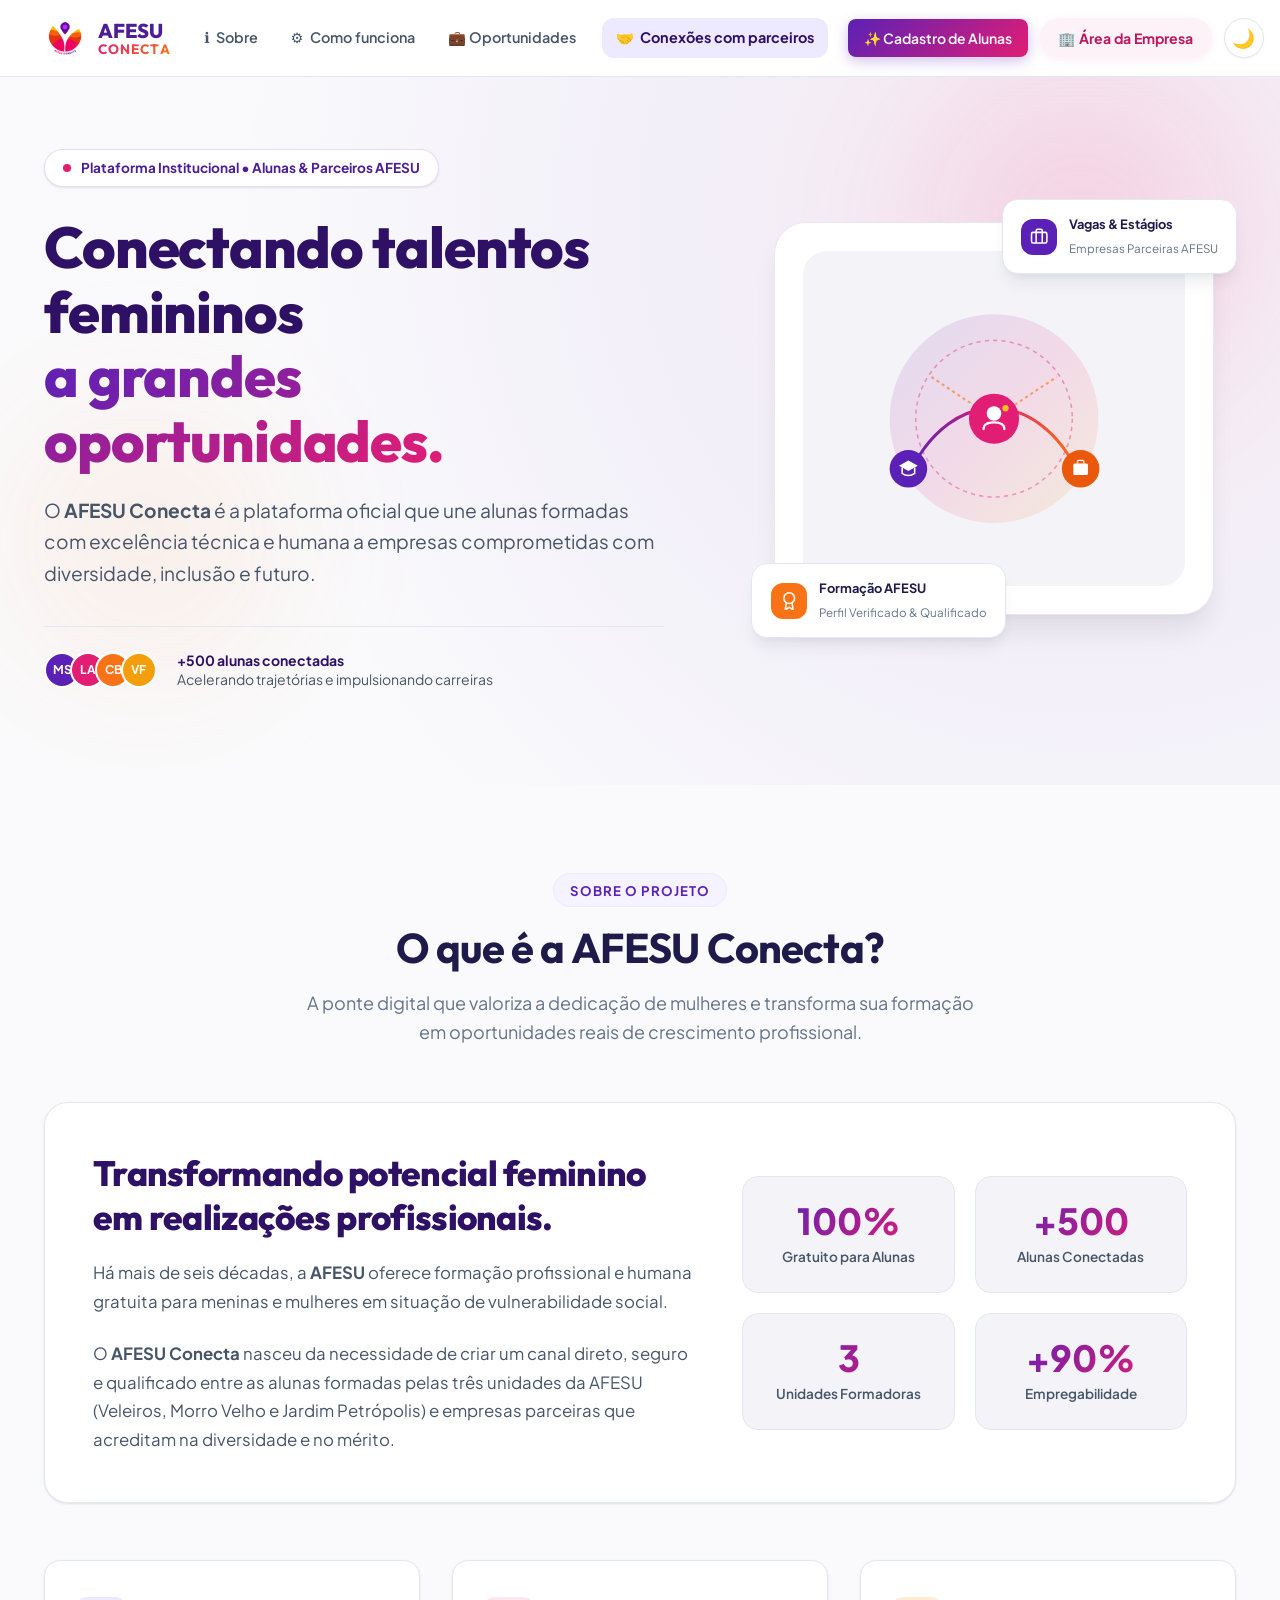
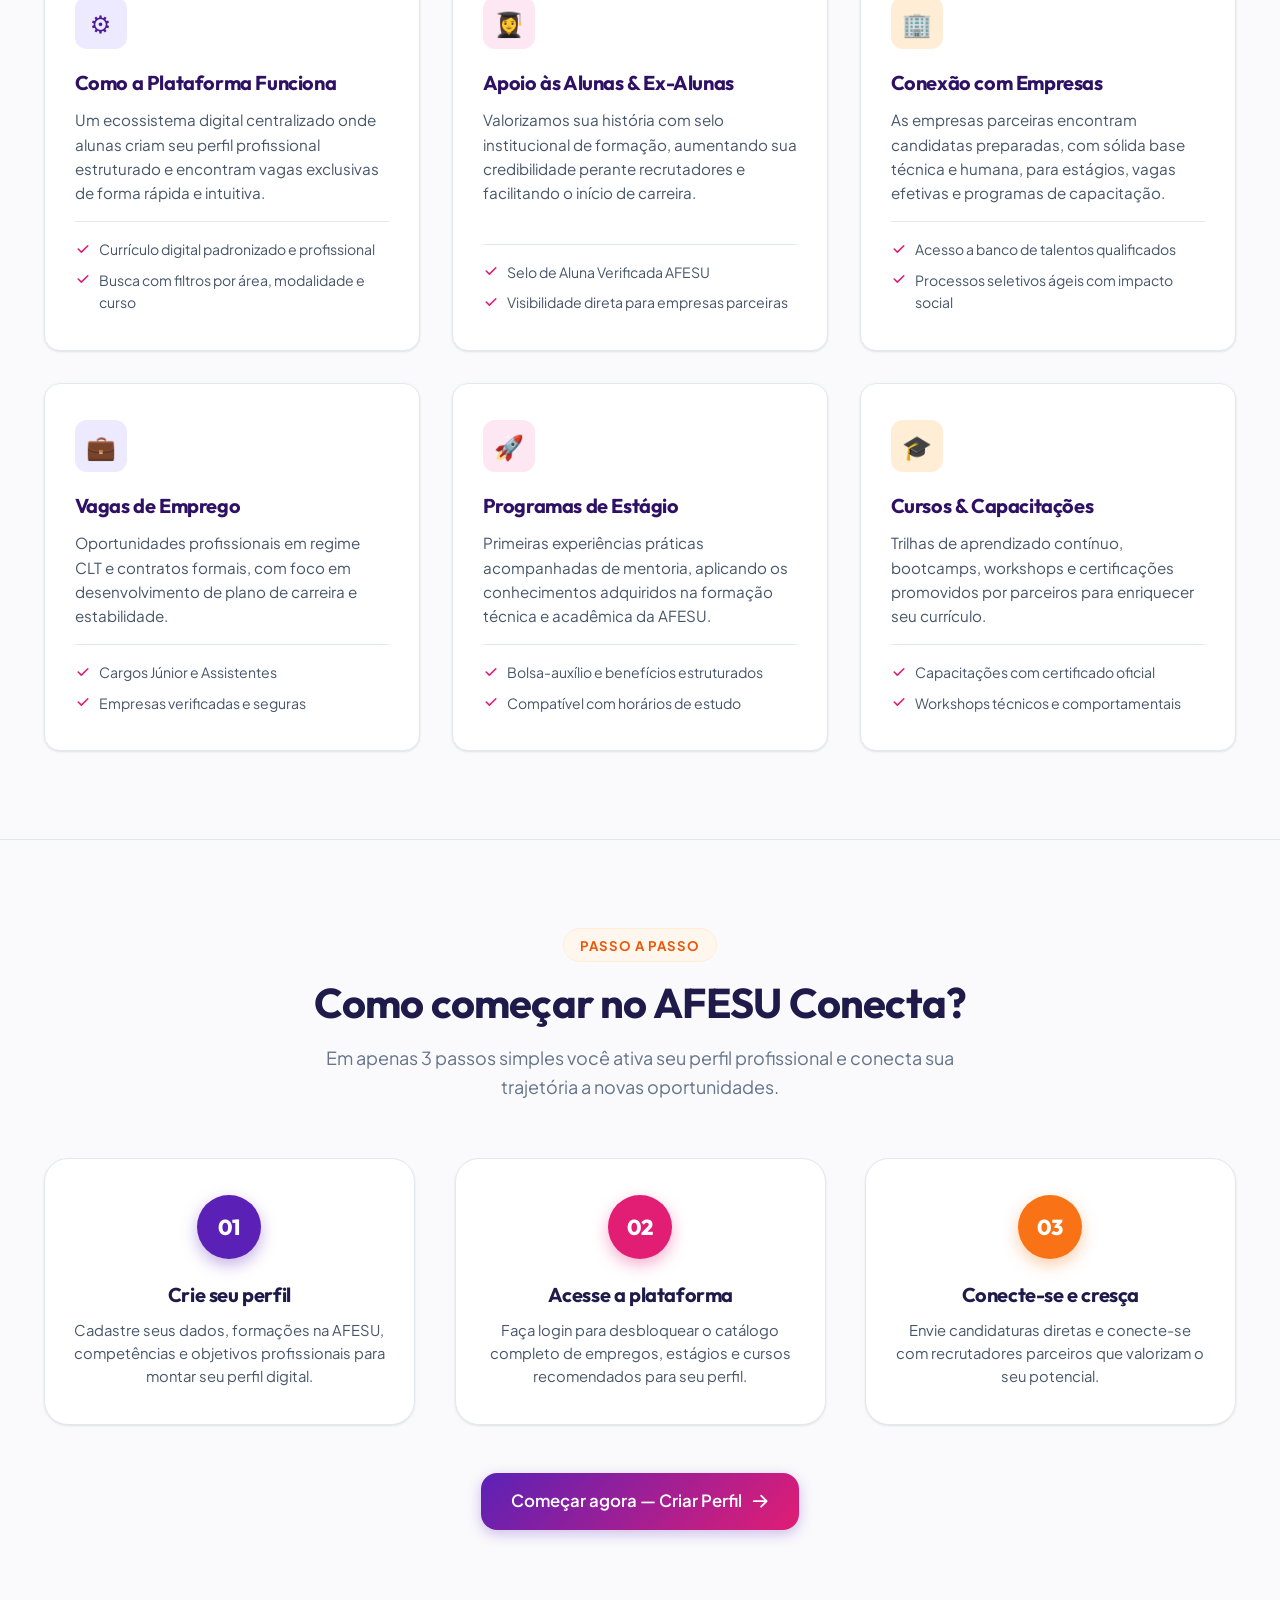
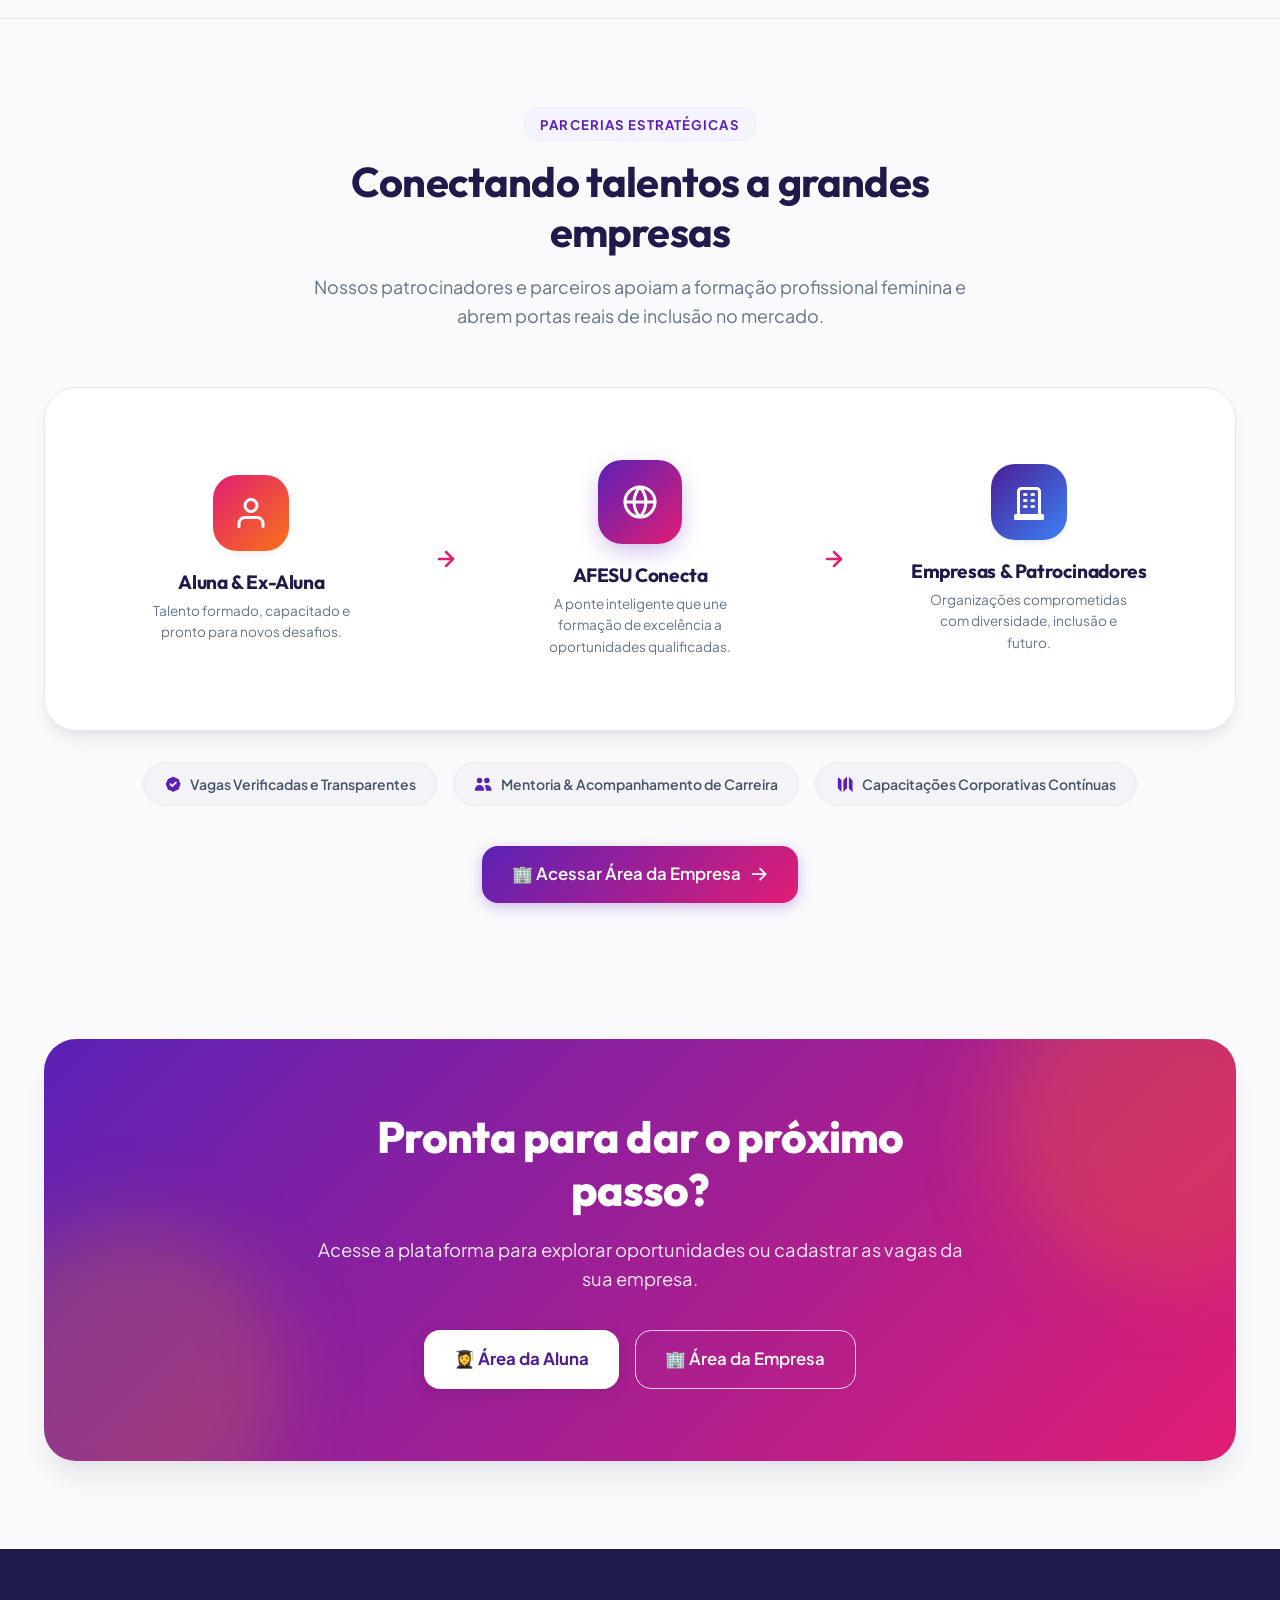
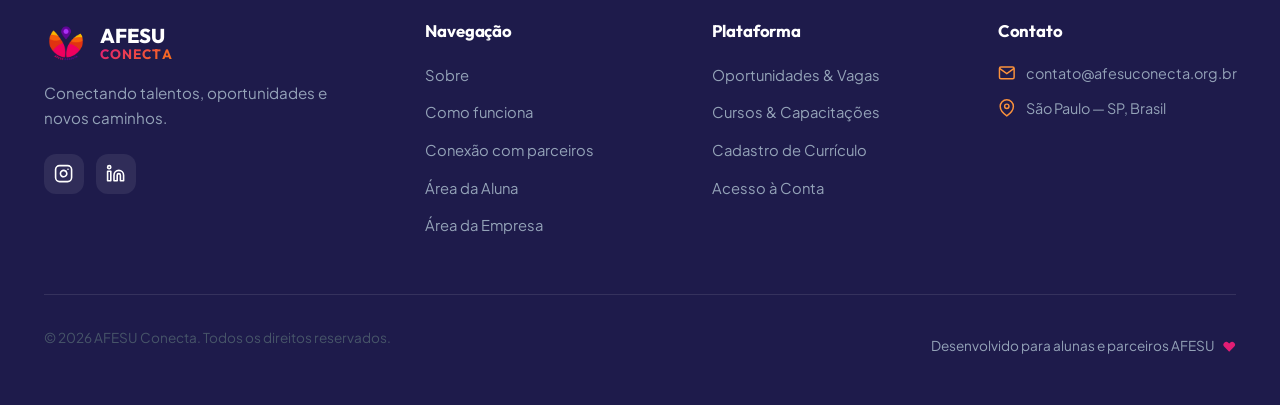
==== commit b4e14f03: "fix(mobile): padronizar ordem dos menus da aba inicial, remover efeito borrado e ajustar escurecimen" ====
--- a/index.html
+++ b/index.html
@@ -92,17 +92,9 @@
 
         <a href="#parceiros" class="nav-link">Conexões com parceiros</a>
 
-        <!-- Ações no Drawer Mobile -->
+        <!-- Ações e Acessos no Drawer Mobile -->
         <div class="mobile-menu-actions">
-          <a href="#sobre" class="nav-link">ℹ️ Sobre</a>
-          <a href="#como-funciona" class="nav-link">⚙️ Como funciona</a>
-          <div style="padding: 0.5rem 0.85rem; font-weight: 800; font-size: 0.8rem; color: var(--color-purple-800); text-transform: uppercase; letter-spacing: 0.05em;">💼 Oportunidades:</div>
-          <a href="oportunidades.html?cat=ALL" class="nav-link" style="padding-left: 1.5rem;">✨ Todas as Oportunidades</a>
-          <a href="oportunidades.html?cat=EMPREGO" class="nav-link" style="padding-left: 1.5rem;">💼 Vagas de Emprego</a>
-          <a href="oportunidades.html?cat=ESTÁGIO" class="nav-link" style="padding-left: 1.5rem;">🚀 Programas de Estágio</a>
-          <a href="oportunidades.html?cat=CURSO" class="nav-link" style="padding-left: 1.5rem;">🎓 Cursos & Capacitações</a>
-          <a href="#parceiros" class="nav-link">🤝 Conexões com parceiros</a>
-          <a href="criar-perfil.html" class="btn btn-primary btn-sm" style="width: 100%; justify-content: center; margin-top: 0.5rem;">✨ Cadastro de Alunas</a>
+          <a href="criar-perfil.html" class="btn btn-primary btn-sm" style="width: 100%; justify-content: center; margin-top: 0.25rem;">✨ Cadastro de Alunas</a>
           <a href="patrocinador.html" class="nav-portal-empresa" style="width: 100%; justify-content: center;">🏢 Área da Empresa</a>
         </div>
       </nav>
--- a/css/components.css
+++ b/css/components.css
@@ -1045,7 +1045,7 @@
 }
 
 [data-theme="dark"] .nav-backdrop {
-  background: rgba(4, 3, 10, 0.75);
+  background: rgba(0, 0, 0, 0.6);
 }
 
 [data-theme="dark"] .site-footer {
--- a/css/layout.css
+++ b/css/layout.css
@@ -9,17 +9,15 @@
   left: 0;
   right: 0;
   z-index: var(--z-header);
-  background: rgba(255, 255, 255, 0.92);
-  backdrop-filter: blur(20px);
-  -webkit-backdrop-filter: blur(20px);
-  border-bottom: 1px solid rgba(226, 232, 240, 0.85);
+  background: var(--color-bg-card);
+  border-bottom: 1px solid var(--color-border-subtle);
   transition: background-color var(--transition-normal), box-shadow var(--transition-normal), border-color var(--transition-normal);
 }
 
 .site-header.scrolled {
-  background: rgba(255, 255, 255, 0.98);
-  box-shadow: 0 4px 24px -2px rgba(30, 27, 75, 0.08);
-  border-bottom-color: rgba(203, 213, 225, 0.9);
+  background: var(--color-bg-card);
+  box-shadow: 0 4px 20px -2px rgba(0, 0, 0, 0.08);
+  border-bottom-color: var(--color-border-subtle);
 }
 
 .header-container {
@@ -403,11 +401,11 @@
   width: 100vw;
   height: 100vh;
   height: 100dvh;
-  background: rgba(12, 10, 23, 0.65);
+  background: rgba(15, 23, 42, 0.45);
   z-index: calc(var(--z-drawer) - 1);
   opacity: 0;
   pointer-events: none;
-  transition: opacity 0.25s ease;
+  transition: opacity 0.2s ease;
 }
 
 .nav-backdrop.active {
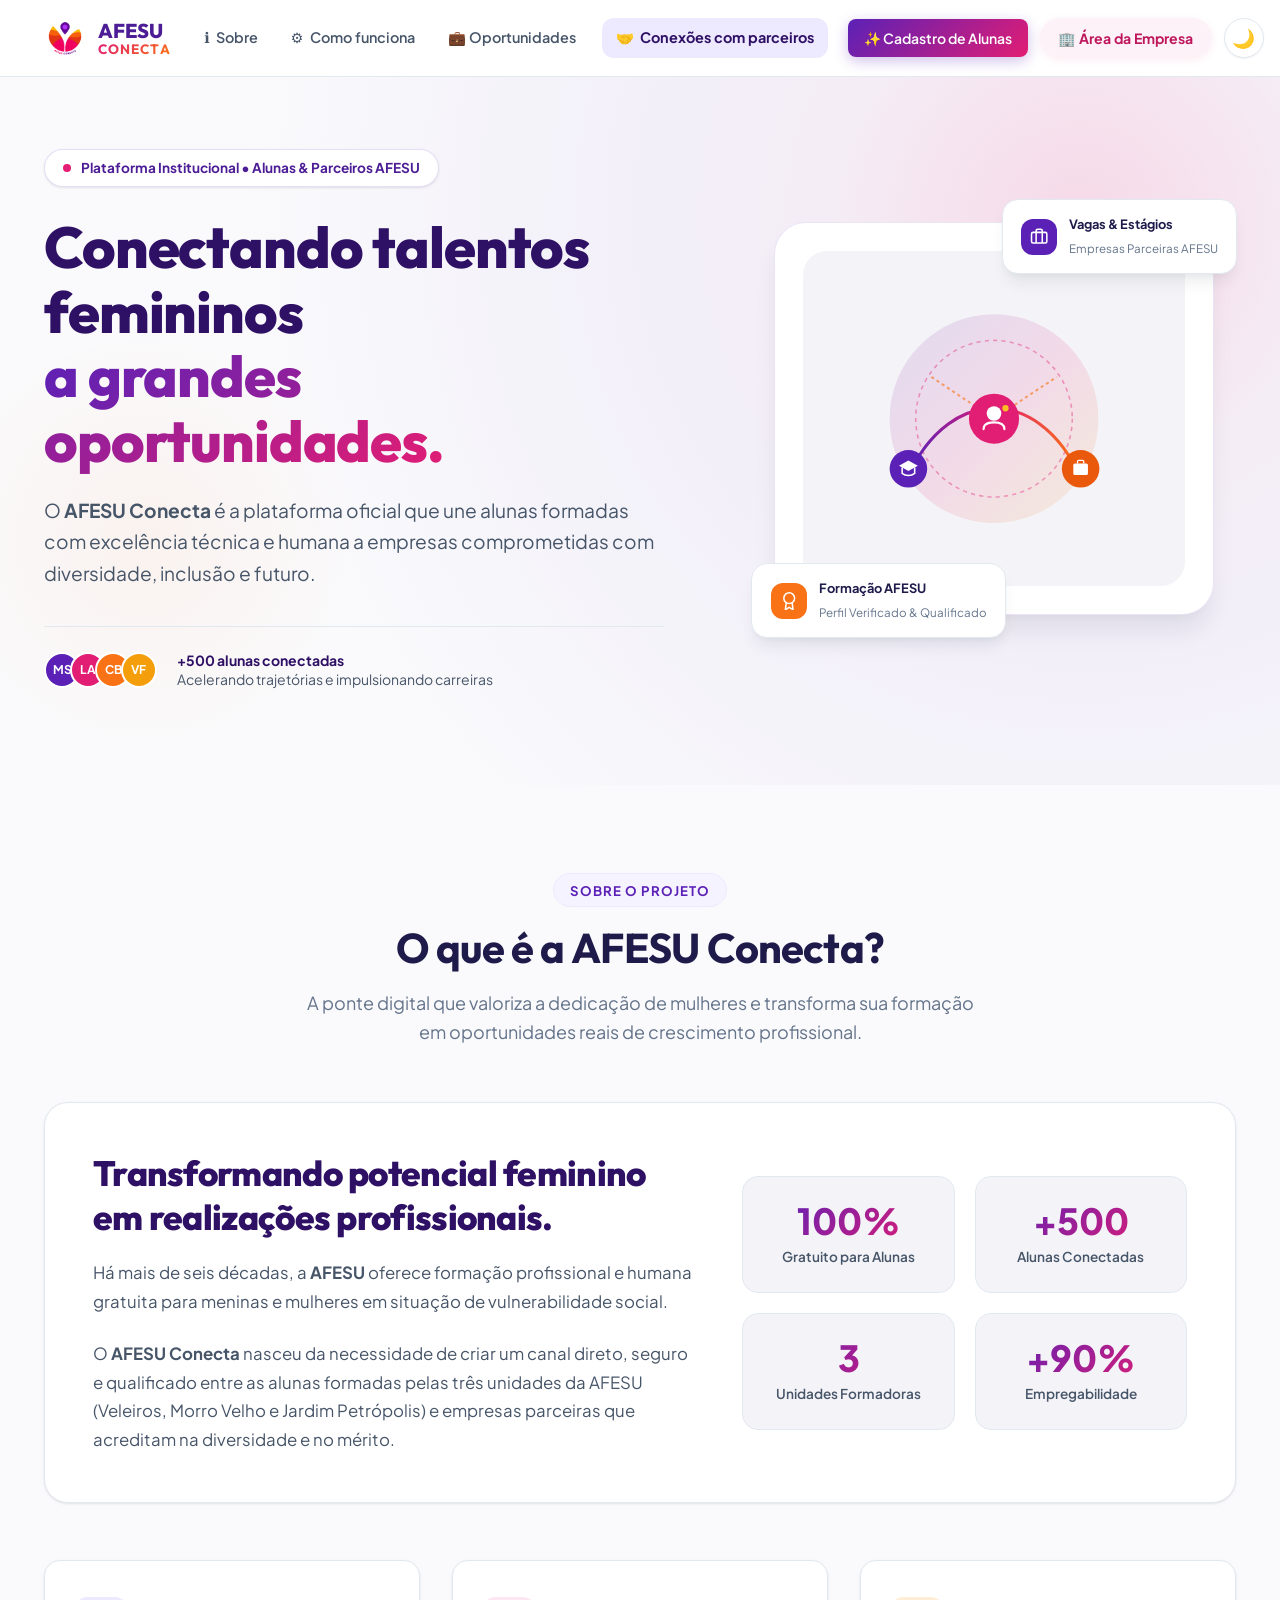
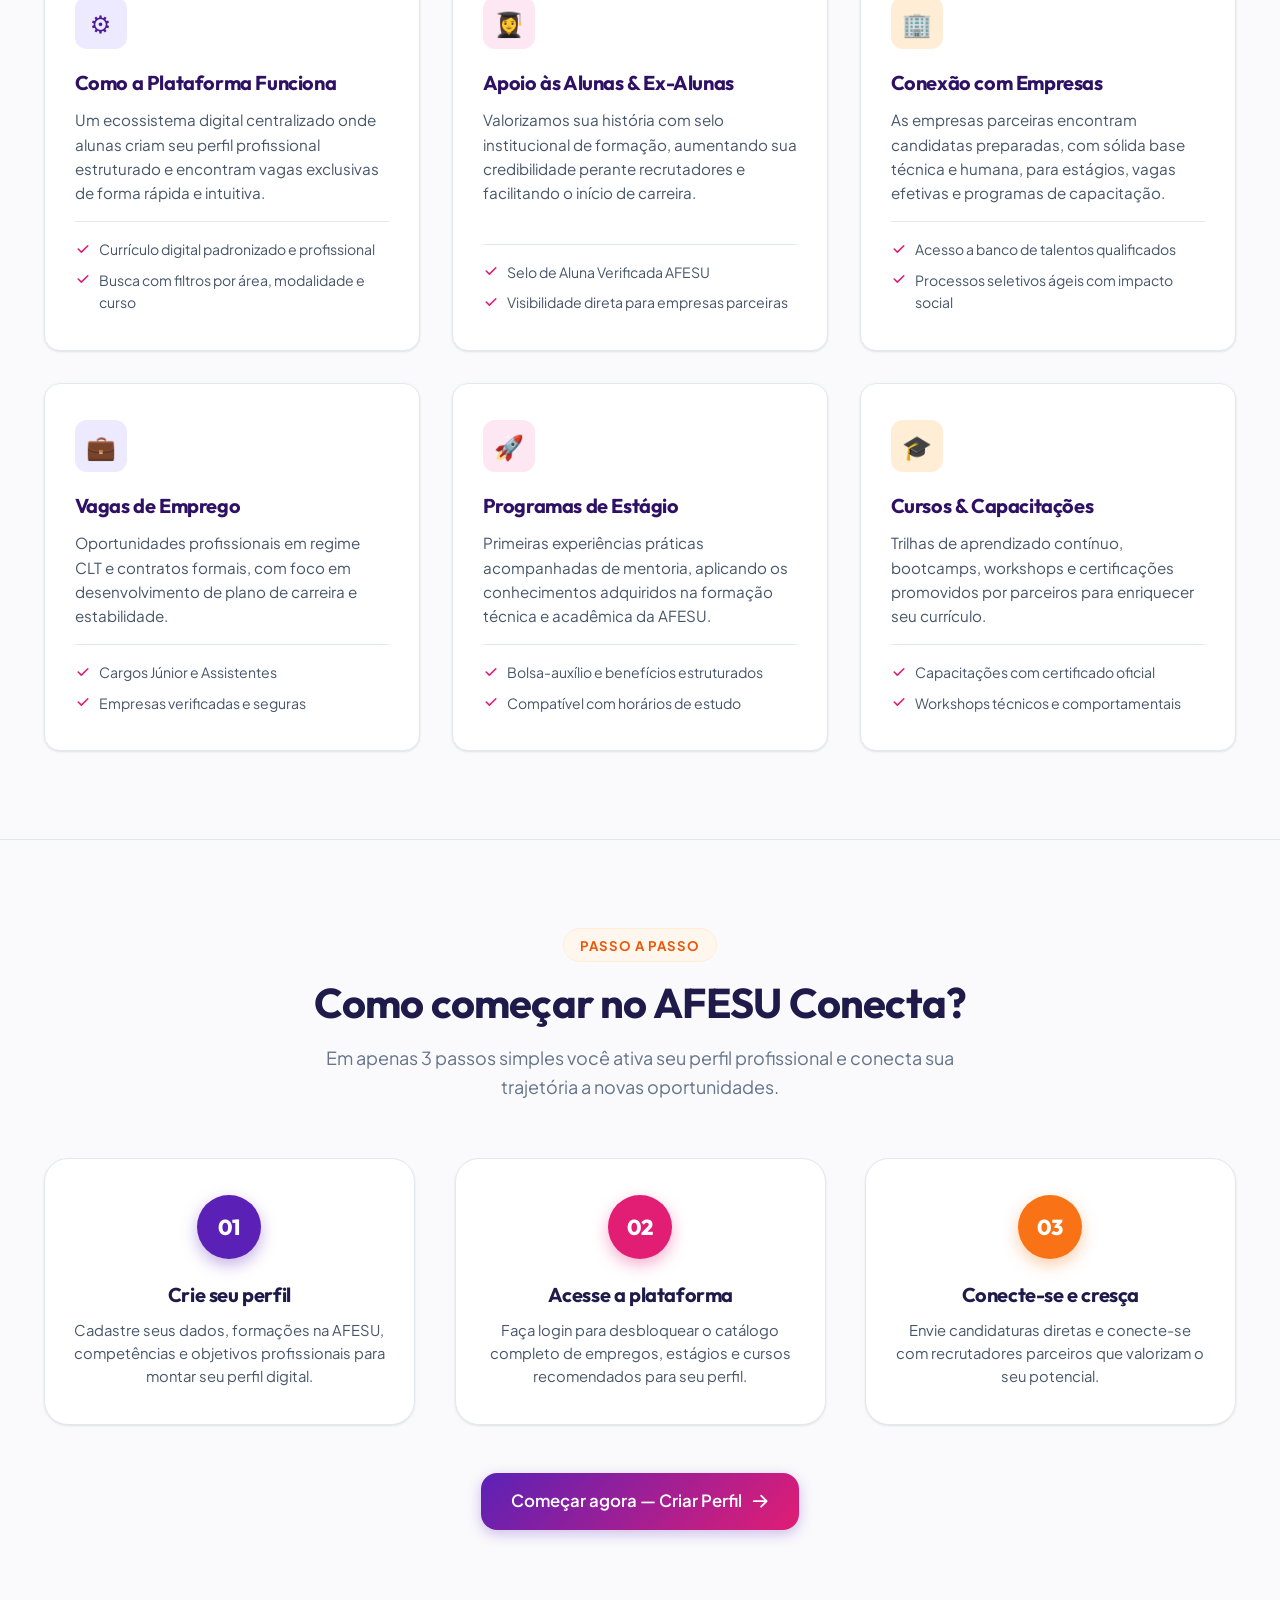
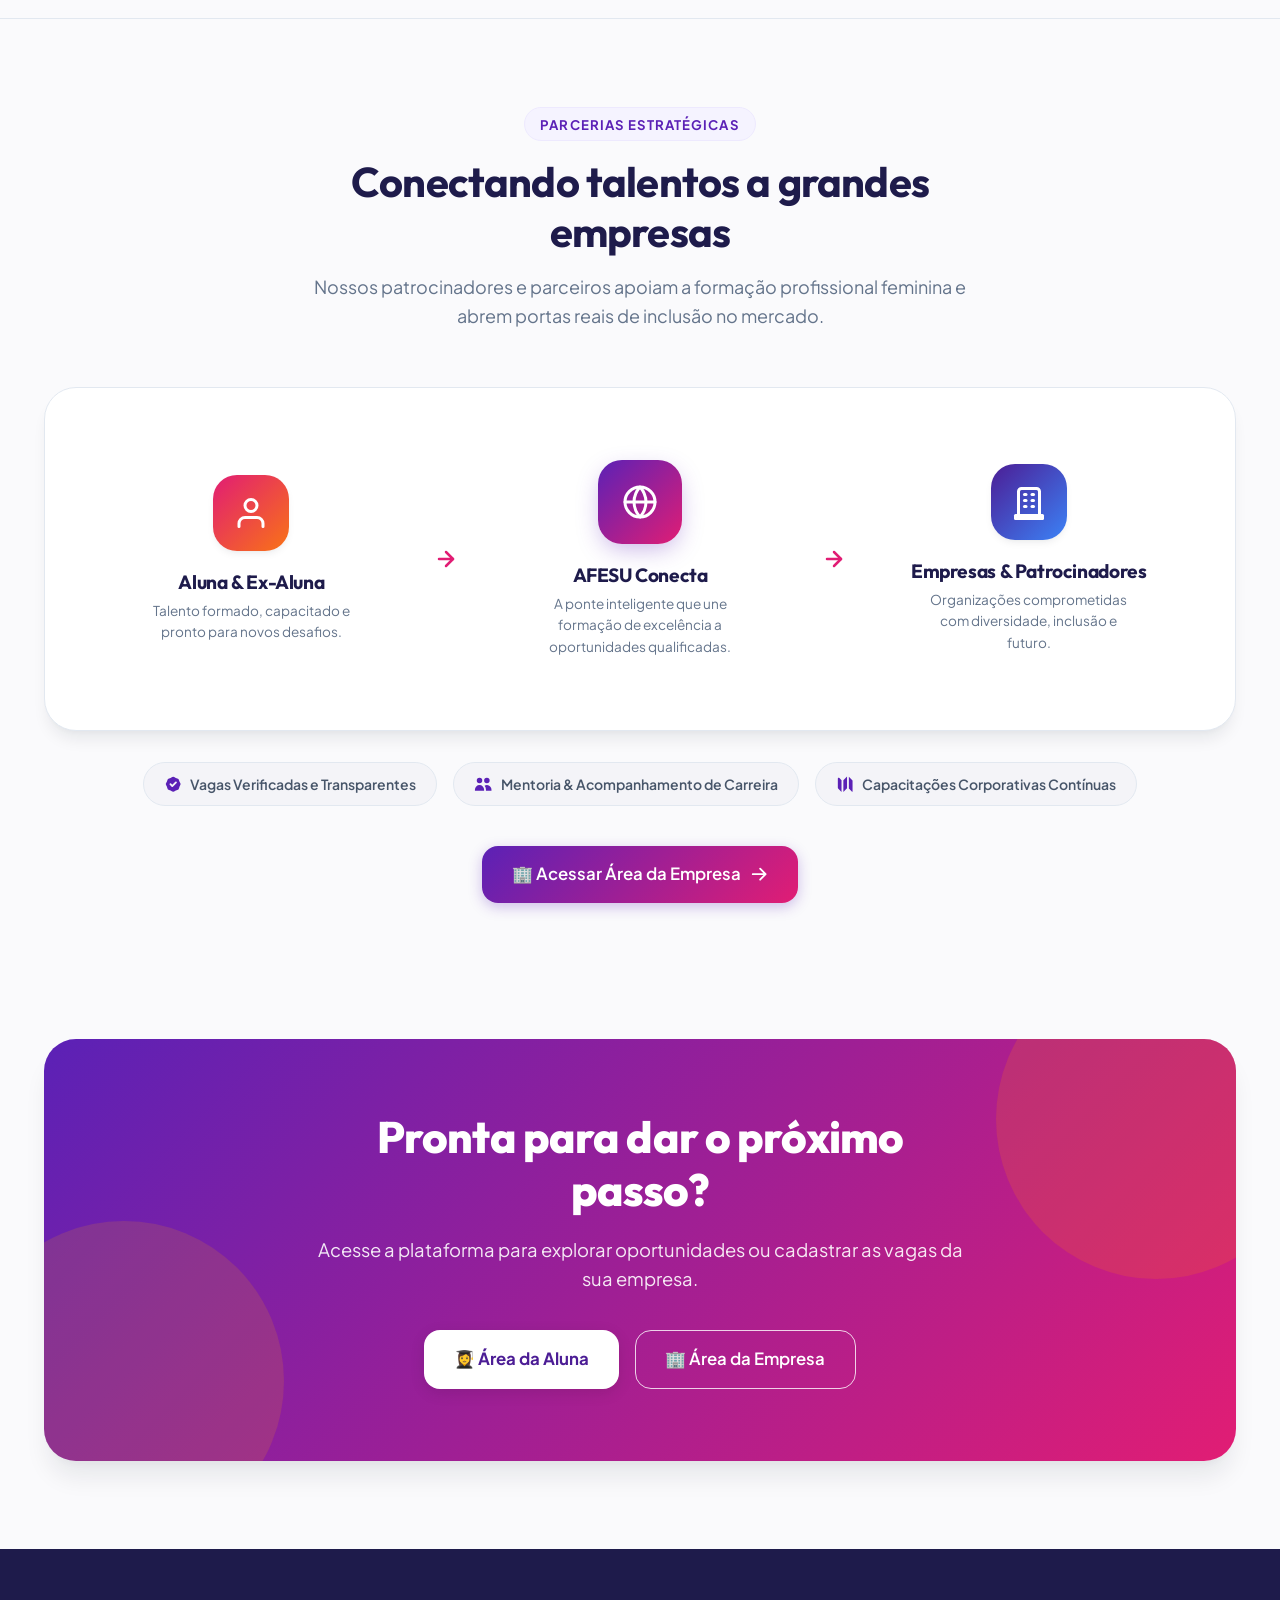
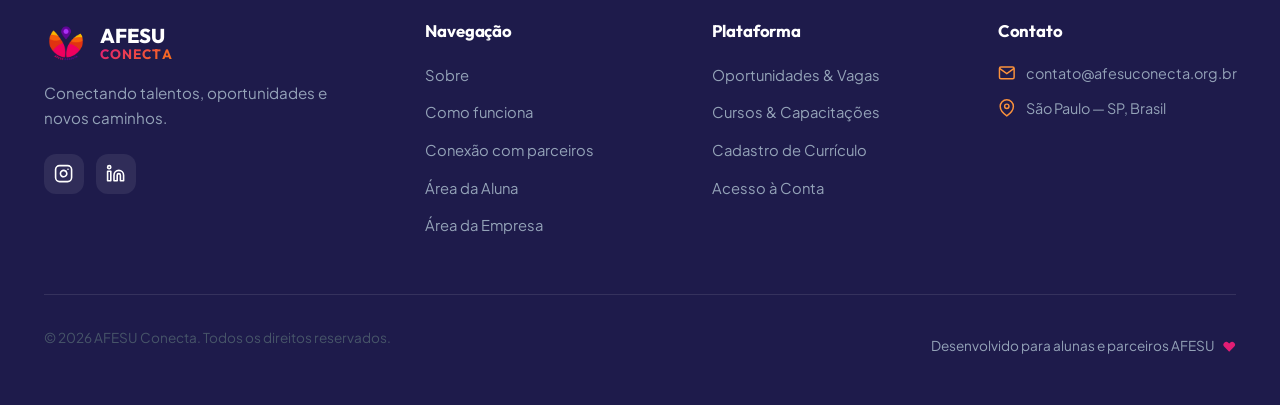
==== commit a3aa34fc: "fix(mobile): eliminar completamente backdrop escuro e todos os filtros de blur para tela 100% nitida" ====
--- a/index.html
+++ b/index.html
@@ -12,12 +12,12 @@
   <link href="https://fonts.googleapis.com/css2?family=Outfit:wght@500;600;700;800&family=Plus+Jakarta+Sans:wght@400;500;600;700&display=swap" rel="stylesheet">
 
   <!-- Estilos CSS Modulares -->
-  <link rel="stylesheet" href="css/variables.css?v=10">
-  <link rel="stylesheet" href="css/base.css?v=10">
-  <link rel="stylesheet" href="css/components.css?v=10">
-  <link rel="stylesheet" href="css/layout.css?v=10">
-  <link rel="stylesheet" href="css/animations.css?v=10">
-  <link rel="stylesheet" href="css/responsive.css?v=10">
+  <link rel="stylesheet" href="css/variables.css?v=26">
+  <link rel="stylesheet" href="css/base.css?v=26">
+  <link rel="stylesheet" href="css/components.css?v=26">
+  <link rel="stylesheet" href="css/layout.css?v=26">
+  <link rel="stylesheet" href="css/animations.css?v=26">
+  <link rel="stylesheet" href="css/responsive.css?v=26">
   <script>
     (function() {
       const savedTheme = localStorage.getItem('afesu_theme') || 'light';
@@ -765,7 +765,7 @@
   </div>
 
   <!-- Scripts JavaScript -->
-  <script src="js/animations.js?v=22"></script>
-  <script src="js/main.js?v=22"></script>
+  <script src="js/animations.js?v=26"></script>
+  <script src="js/main.js?v=26"></script>
 </body>
 </html>
--- a/css/components.css
+++ b/css/components.css
@@ -1045,7 +1045,7 @@
 }
 
 [data-theme="dark"] .nav-backdrop {
-  background: rgba(0, 0, 0, 0.6);
+  display: none !important;
 }
 
 [data-theme="dark"] .site-footer {
--- a/css/layout.css
+++ b/css/layout.css
@@ -393,24 +393,9 @@
   display: none;
 }
 
-/* Backdrop Overlay for Mobile Drawer */
+/* Backdrop Overlay for Mobile Drawer (Desativado para eliminar escurecimento da tela) */
 .nav-backdrop {
-  position: fixed;
-  top: 0;
-  left: 0;
-  width: 100vw;
-  height: 100vh;
-  height: 100dvh;
-  background: rgba(15, 23, 42, 0.45);
-  z-index: calc(var(--z-drawer) - 1);
-  opacity: 0;
-  pointer-events: none;
-  transition: opacity 0.2s ease;
-}
-
-.nav-backdrop.active {
-  opacity: 1;
-  pointer-events: auto;
+  display: none !important;
 }
 
 
@@ -477,10 +462,9 @@
   right: -50px;
   width: 500px;
   height: 500px;
-  background: radial-gradient(circle, rgba(225, 29, 116, 0.12) 0%, rgba(91, 33, 182, 0) 70%);
+  background: radial-gradient(circle, rgba(225, 29, 116, 0.08) 0%, rgba(91, 33, 182, 0) 70%);
   border-radius: 50%;
   pointer-events: none;
-  filter: blur(40px);
 }
 
 .hero-ambient-shape-2 {
@@ -489,10 +473,9 @@
   left: -80px;
   width: 450px;
   height: 450px;
-  background: radial-gradient(circle, rgba(249, 115, 22, 0.09) 0%, rgba(245, 158, 11, 0) 70%);
+  background: radial-gradient(circle, rgba(249, 115, 22, 0.06) 0%, rgba(245, 158, 11, 0) 70%);
   border-radius: 50%;
   pointer-events: none;
-  filter: blur(50px);
 }
 
 .hero-grid {
@@ -1043,9 +1026,8 @@
   right: -80px;
   width: 320px;
   height: 320px;
-  background: rgba(249, 115, 22, 0.25);
+  background: rgba(249, 115, 22, 0.2);
   border-radius: 50%;
-  filter: blur(40px);
   pointer-events: none;
 }
 
@@ -1055,9 +1037,8 @@
   left: -80px;
   width: 320px;
   height: 320px;
-  background: rgba(245, 158, 11, 0.2);
+  background: rgba(245, 158, 11, 0.15);
   border-radius: 50%;
-  filter: blur(40px);
   pointer-events: none;
 }
 
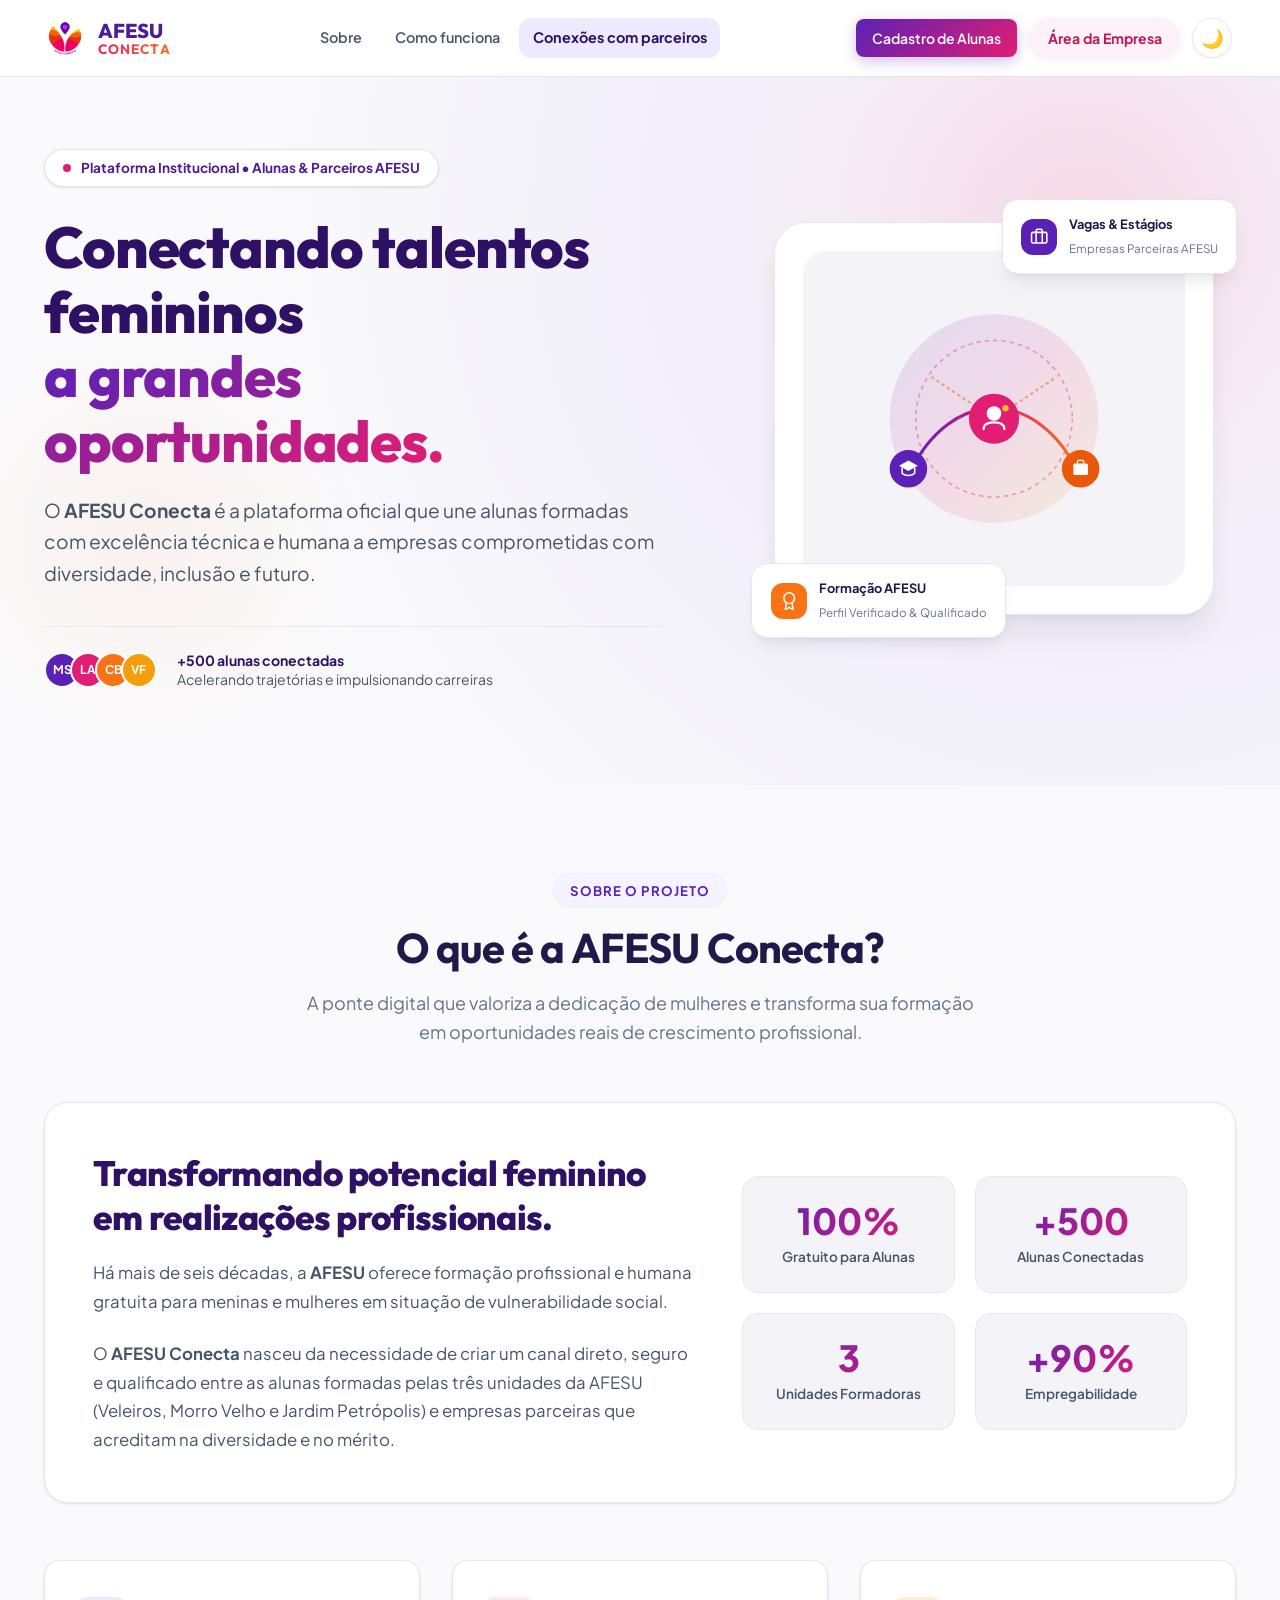
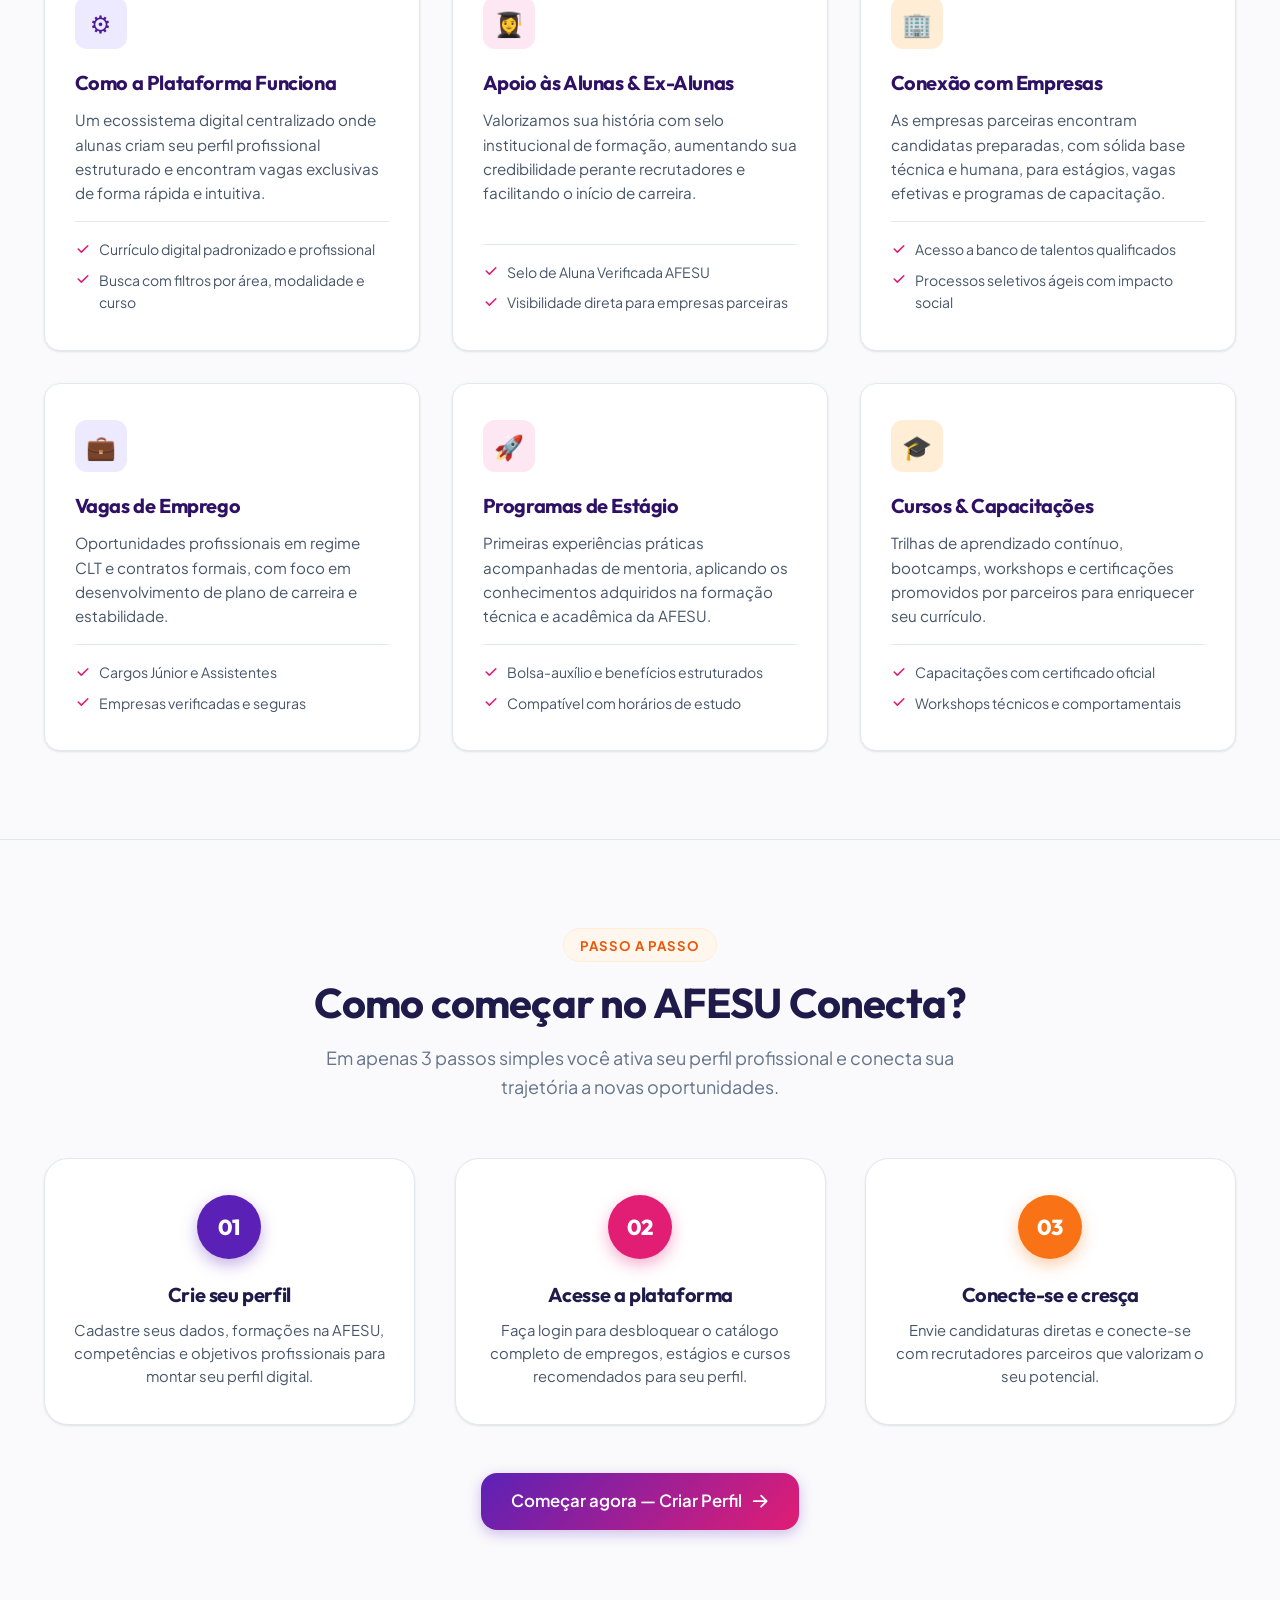
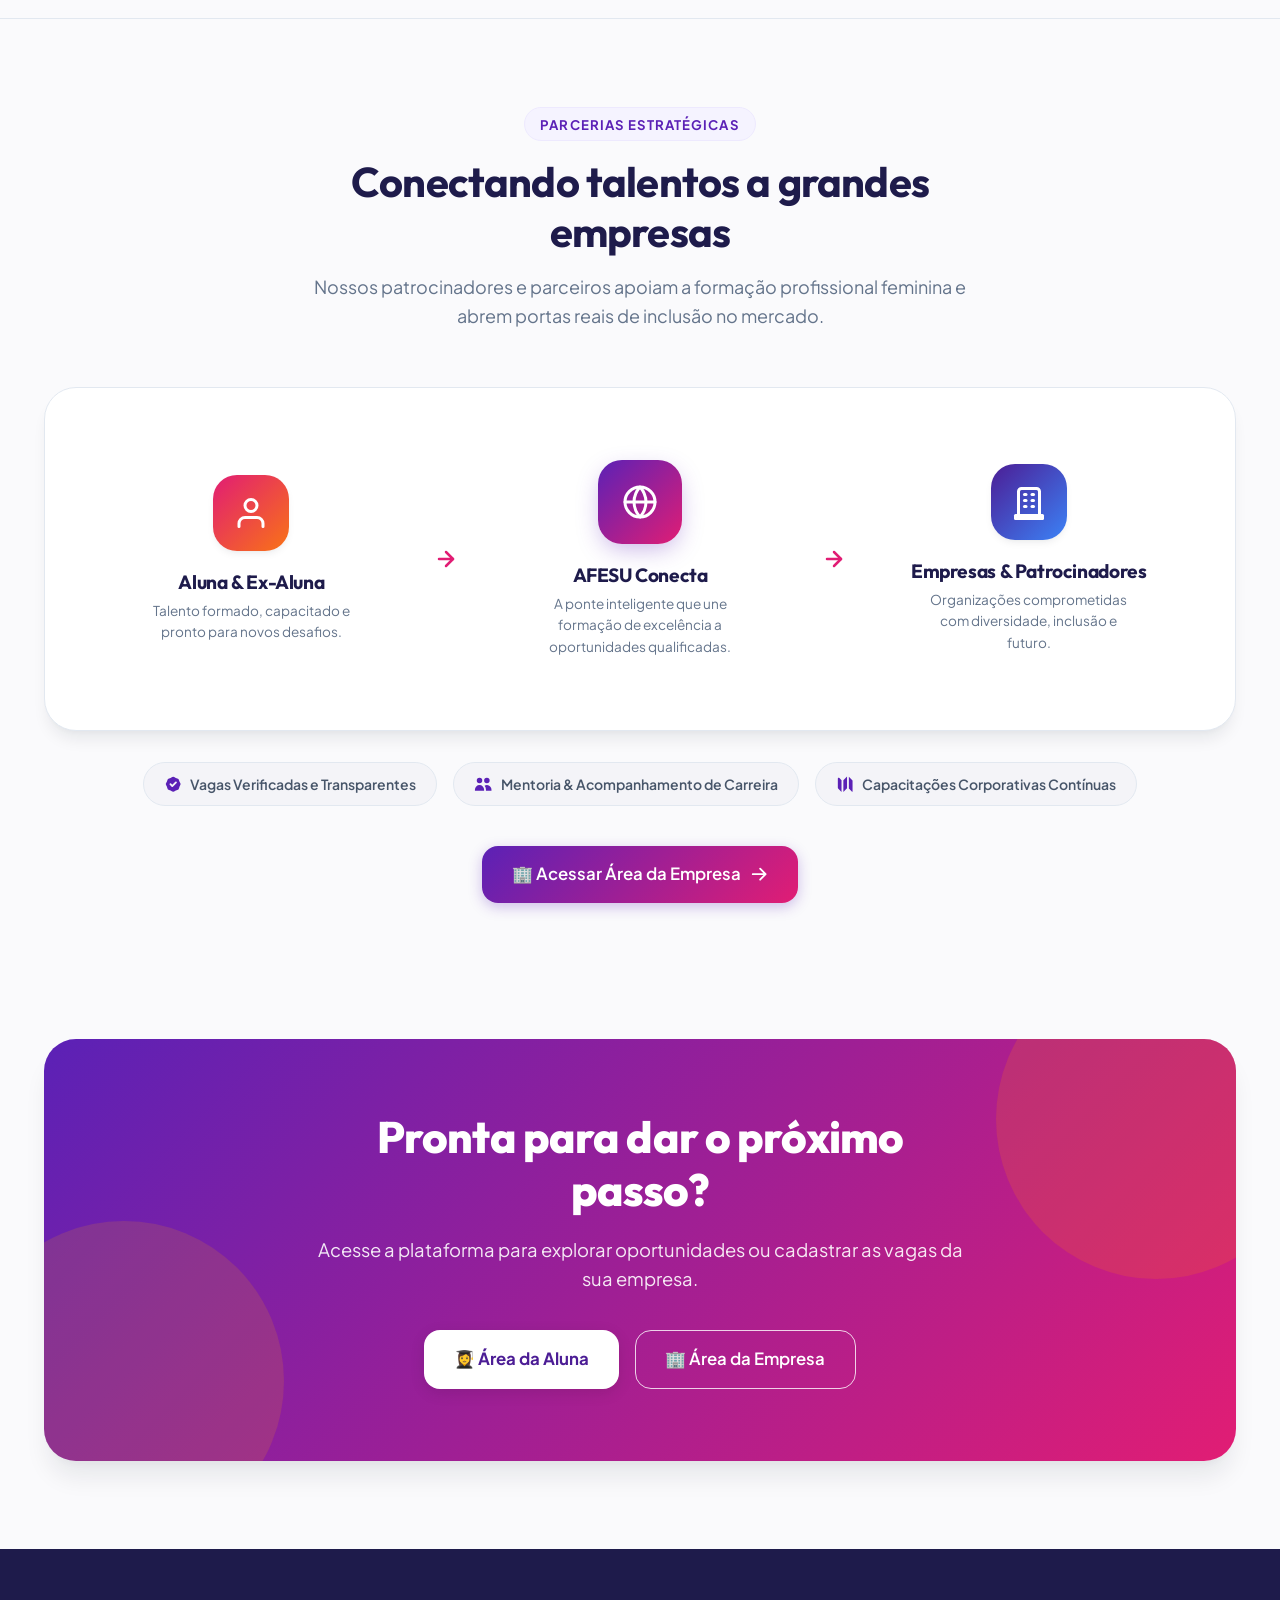
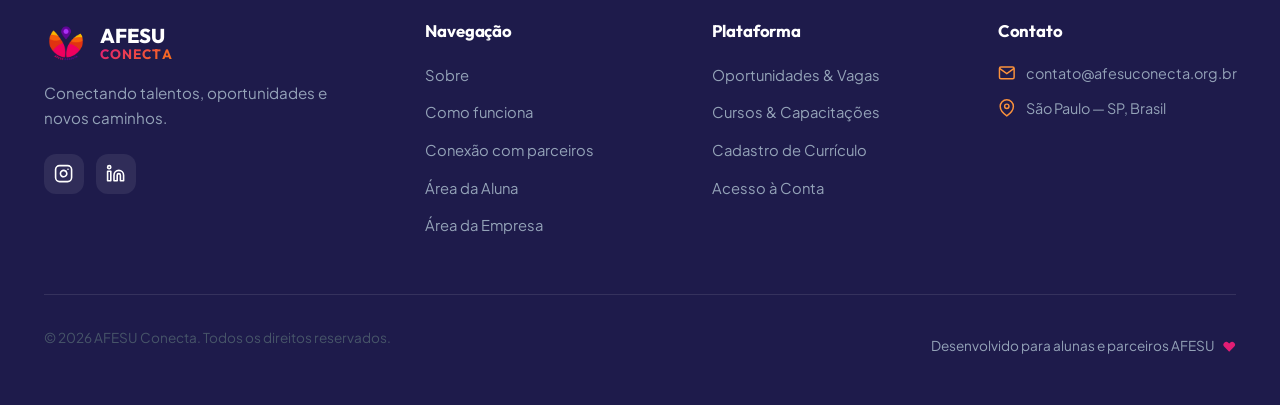
==== commit d53a5d1e: "fix(nav): restaurar menu inicial original sem emojis e sem oportunidades no index (desktop e mobile)" ====
--- a/index.html
+++ b/index.html
@@ -12,12 +12,12 @@
   <link href="https://fonts.googleapis.com/css2?family=Outfit:wght@500;600;700;800&family=Plus+Jakarta+Sans:wght@400;500;600;700&display=swap" rel="stylesheet">
 
   <!-- Estilos CSS Modulares -->
-  <link rel="stylesheet" href="css/variables.css?v=26">
-  <link rel="stylesheet" href="css/base.css?v=26">
-  <link rel="stylesheet" href="css/components.css?v=26">
-  <link rel="stylesheet" href="css/layout.css?v=26">
-  <link rel="stylesheet" href="css/animations.css?v=26">
-  <link rel="stylesheet" href="css/responsive.css?v=26">
+  <link rel="stylesheet" href="css/variables.css?v=27">
+  <link rel="stylesheet" href="css/base.css?v=27">
+  <link rel="stylesheet" href="css/components.css?v=27">
+  <link rel="stylesheet" href="css/layout.css?v=27">
+  <link rel="stylesheet" href="css/animations.css?v=27">
+  <link rel="stylesheet" href="css/responsive.css?v=27">
   <script>
     (function() {
       const savedTheme = localStorage.getItem('afesu_theme') || 'light';
@@ -46,66 +46,22 @@
       <nav class="nav-menu" id="navMenu" aria-label="Navegação Principal">
         <a href="#sobre" class="nav-link">Sobre</a>
         <a href="#como-funciona" class="nav-link">Como funciona</a>
-        
-        <!-- Menu Suspenso de Oportunidades -->
-        <div class="nav-dropdown" id="oppNavDropdown">
-          <button type="button" class="nav-link nav-dropdown-toggle" id="btnOppDropdown" aria-expanded="false" aria-haspopup="true">
-            <span>💼 Oportunidades</span>
-            <svg class="nav-dropdown-icon" viewBox="0 0 20 20" fill="currentColor">
-              <path fill-rule="evenodd" d="M5.293 7.293a1 1 0 011.414 0L10 10.586l3.293-3.293a1 1 0 111.414 1.414l-4 4a1 1 0 01-1.414 0l-4-4a1 1 0 010-1.414z" clip-rule="evenodd" />
-            </svg>
-          </button>
-          <div class="nav-dropdown-menu" id="oppDropdownMenu">
-            <a href="oportunidades.html?cat=ALL" class="nav-dropdown-item">
-              <div class="nav-dropdown-item-icon icon-bg-all">✨</div>
-              <div class="nav-dropdown-item-info">
-                <span class="nav-dropdown-item-title">Todas as Oportunidades</span>
-                <span class="nav-dropdown-item-sub">Mural completo</span>
-              </div>
-            </a>
-            <a href="oportunidades.html?cat=EMPREGO" class="nav-dropdown-item">
-              <div class="nav-dropdown-item-icon icon-bg-purple">💼</div>
-              <div class="nav-dropdown-item-info">
-                <span class="nav-dropdown-item-title">Vagas de Emprego</span>
-                <span class="nav-dropdown-item-sub">CLT e contratos formais</span>
-              </div>
-              <span class="nav-dropdown-tag">Vagas</span>
-            </a>
-            <a href="oportunidades.html?cat=ESTÁGIO" class="nav-dropdown-item">
-              <div class="nav-dropdown-item-icon icon-bg-pink">🚀</div>
-              <div class="nav-dropdown-item-info">
-                <span class="nav-dropdown-item-title">Programas de Estágio</span>
-                <span class="nav-dropdown-item-sub">Início de carreira & mentoria</span>
-              </div>
-              <span class="nav-dropdown-tag" style="background: var(--color-pink-100); color: var(--color-pink-800);">Estágios</span>
-            </a>
-            <a href="oportunidades.html?cat=CURSO" class="nav-dropdown-item">
-              <div class="nav-dropdown-item-icon icon-bg-orange">🎓</div>
-              <div class="nav-dropdown-item-info">
-                <span class="nav-dropdown-item-title">Cursos & Capacitações</span>
-                <span class="nav-dropdown-item-sub">Workshops com certificado</span>
-              </div>
-              <span class="nav-dropdown-tag" style="background: var(--color-orange-100); color: var(--color-orange-800);">Cursos</span>
-            </a>
-          </div>
-        </div>
-
         <a href="#parceiros" class="nav-link">Conexões com parceiros</a>
 
         <!-- Ações e Acessos no Drawer Mobile -->
         <div class="mobile-menu-actions">
-          <a href="criar-perfil.html" class="btn btn-primary btn-sm" style="width: 100%; justify-content: center; margin-top: 0.25rem;">✨ Cadastro de Alunas</a>
-          <a href="patrocinador.html" class="nav-portal-empresa" style="width: 100%; justify-content: center;">🏢 Área da Empresa</a>
+          <a href="criar-perfil.html" class="btn btn-primary btn-sm" style="width: 100%; justify-content: center; margin-top: 0.25rem;">Cadastro de Alunas</a>
+          <a href="patrocinador.html" class="nav-portal-empresa" style="width: 100%; justify-content: center;">Área da Empresa</a>
         </div>
       </nav>
 
       <!-- Botões de Ação do Header (Acessos Principais: Cadastro de Alunas e Área da Empresa) -->
       <div class="header-actions">
         <a href="criar-perfil.html" class="btn btn-primary btn-sm nav-desktop-btn" id="btnHeaderSignup">
-          ✨ Cadastro de Alunas
+          Cadastro de Alunas
         </a>
         <a href="patrocinador.html" class="nav-portal-empresa nav-desktop-btn" id="btnHeaderSponsor">
-          🏢 Área da Empresa
+          Área da Empresa
         </a>
 
         <!-- Botão Toggle de Modo Escuro -->
@@ -765,7 +721,7 @@
   </div>
 
   <!-- Scripts JavaScript -->
-  <script src="js/animations.js?v=26"></script>
-  <script src="js/main.js?v=26"></script>
+  <script src="js/animations.js?v=27"></script>
+  <script src="js/main.js?v=27"></script>
 </body>
 </html>
